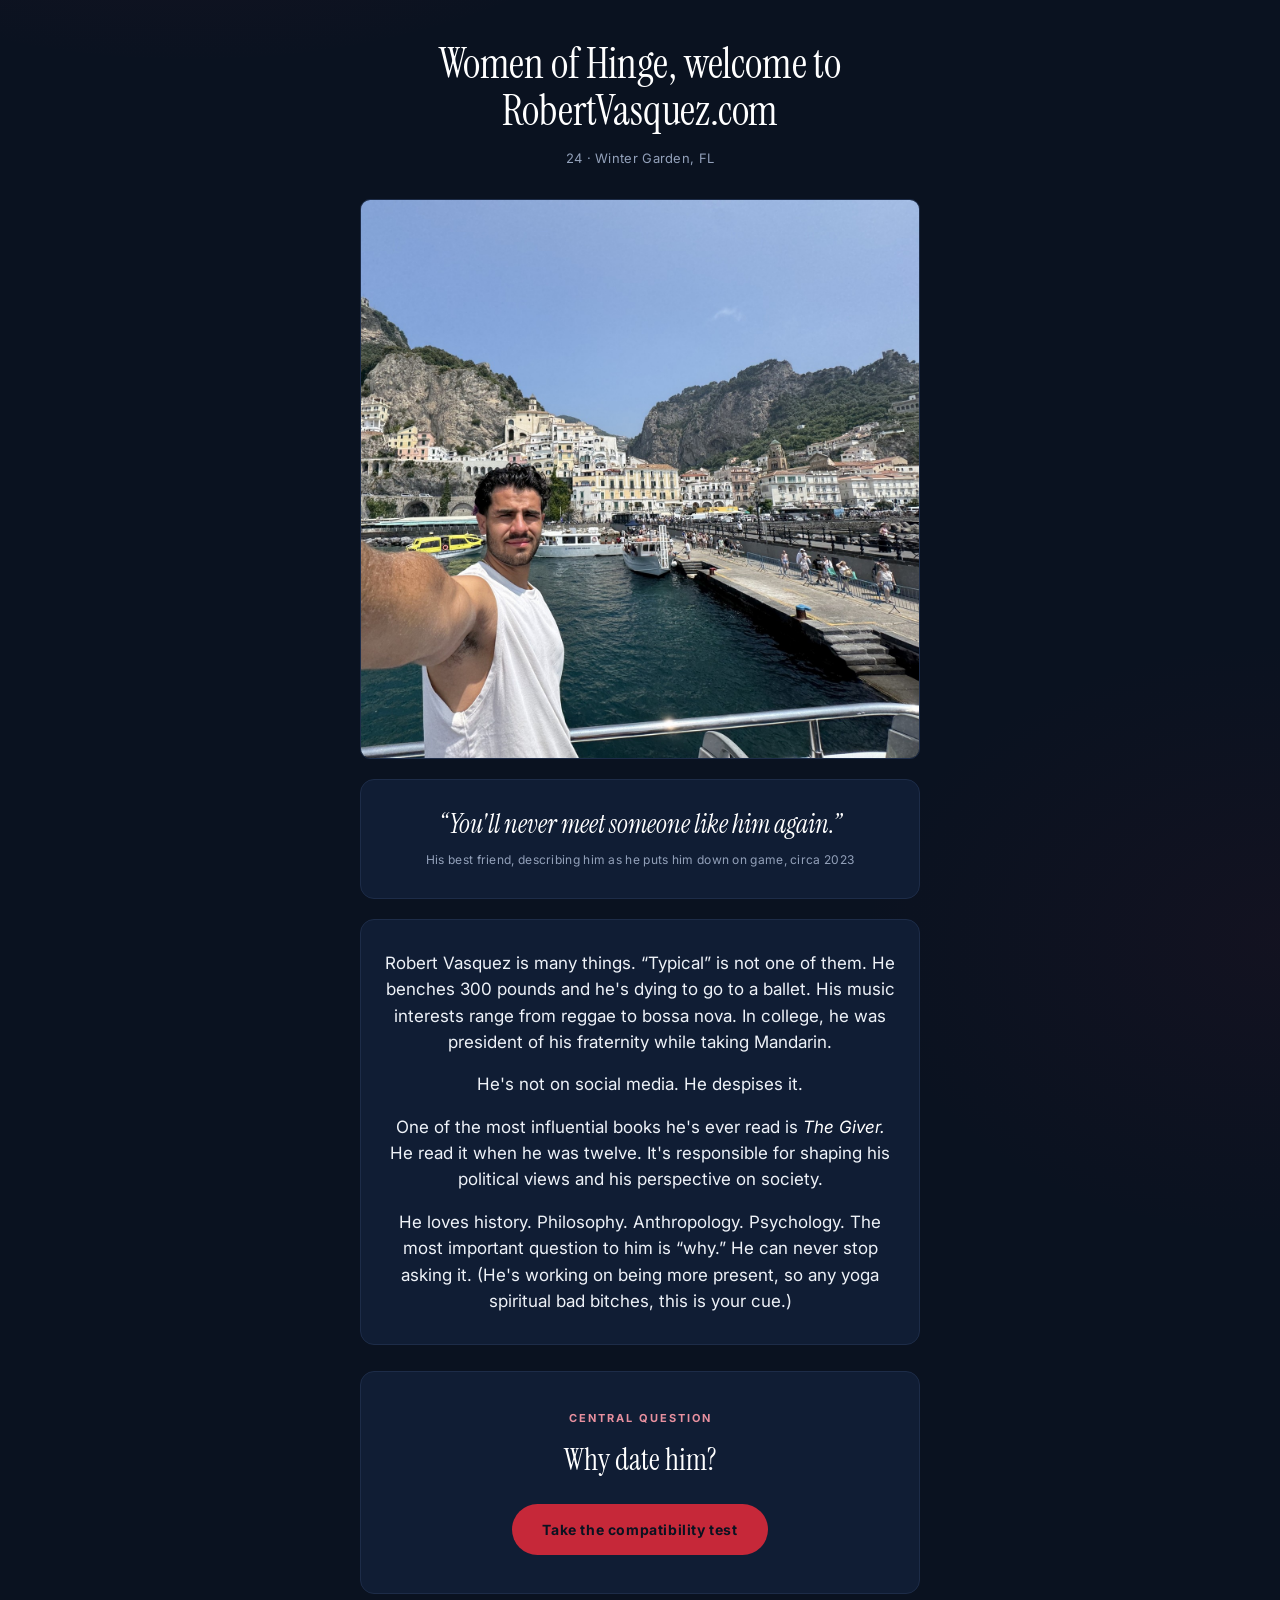
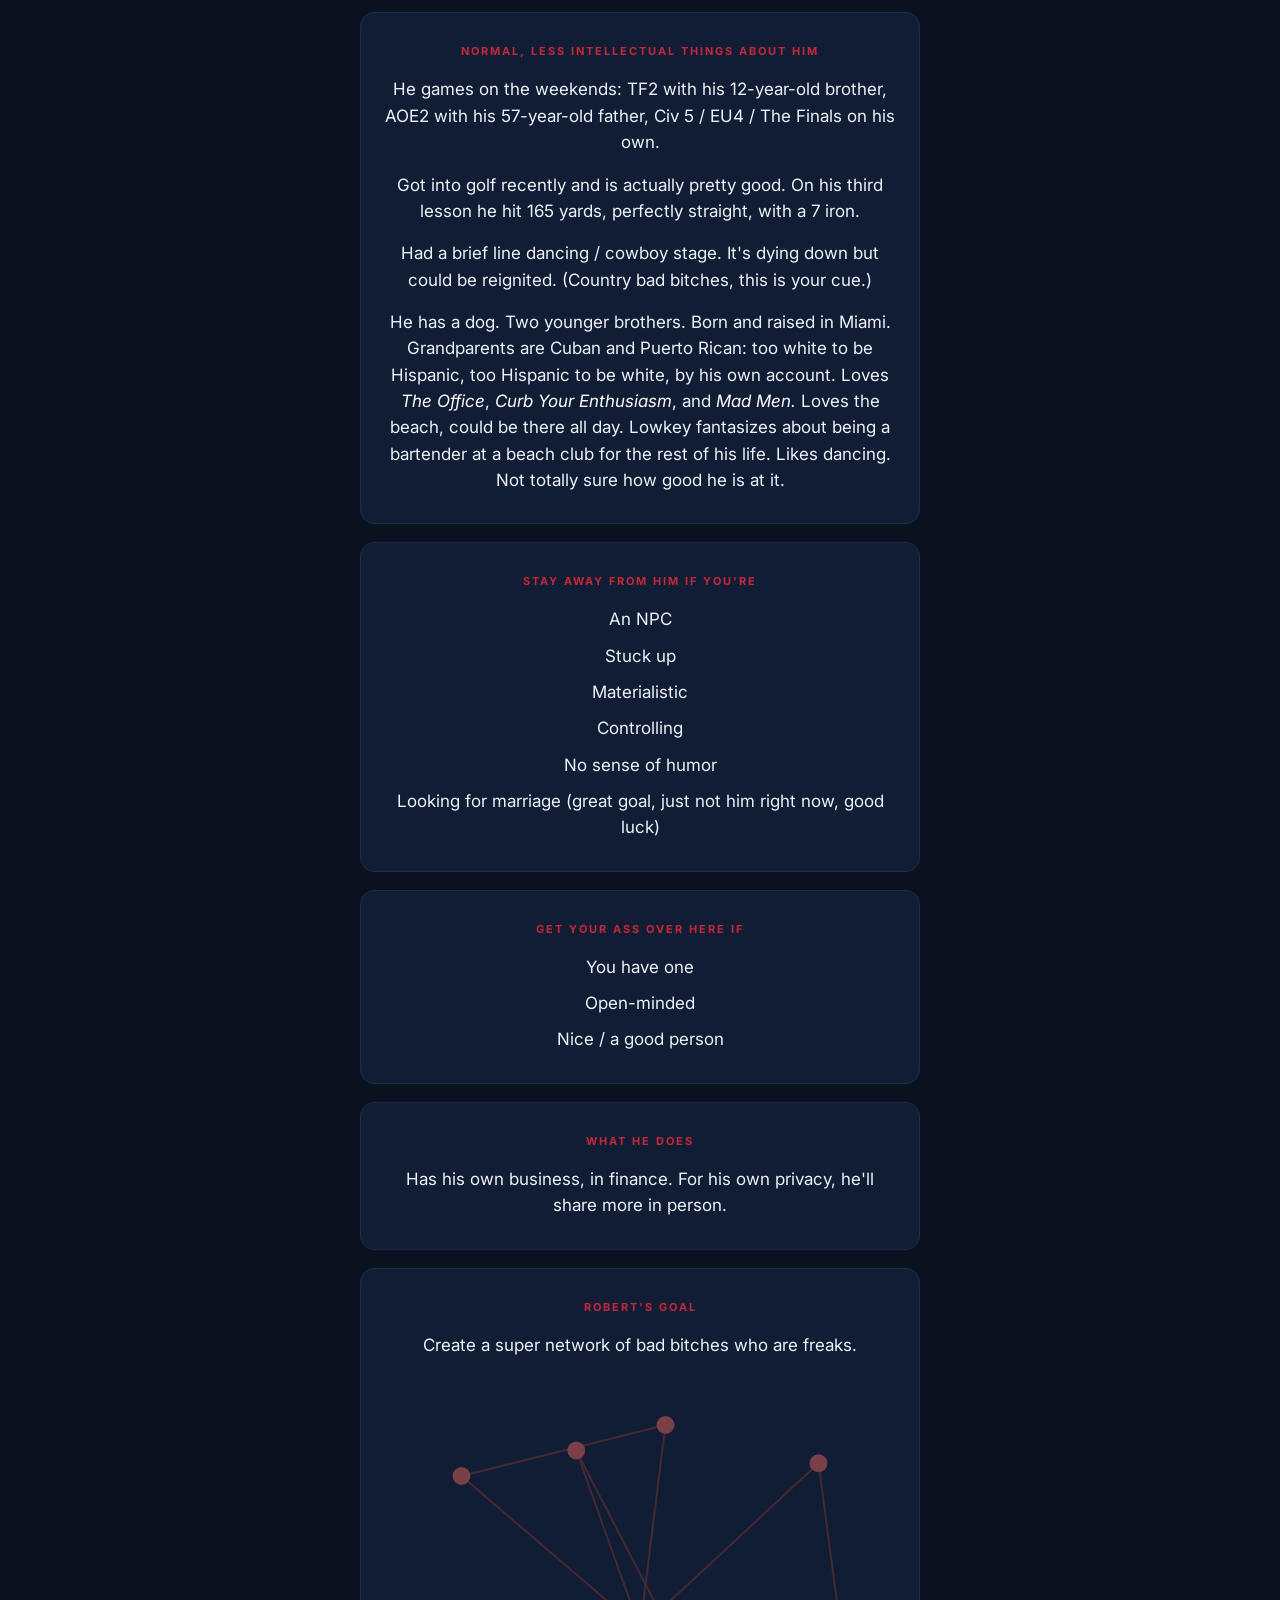
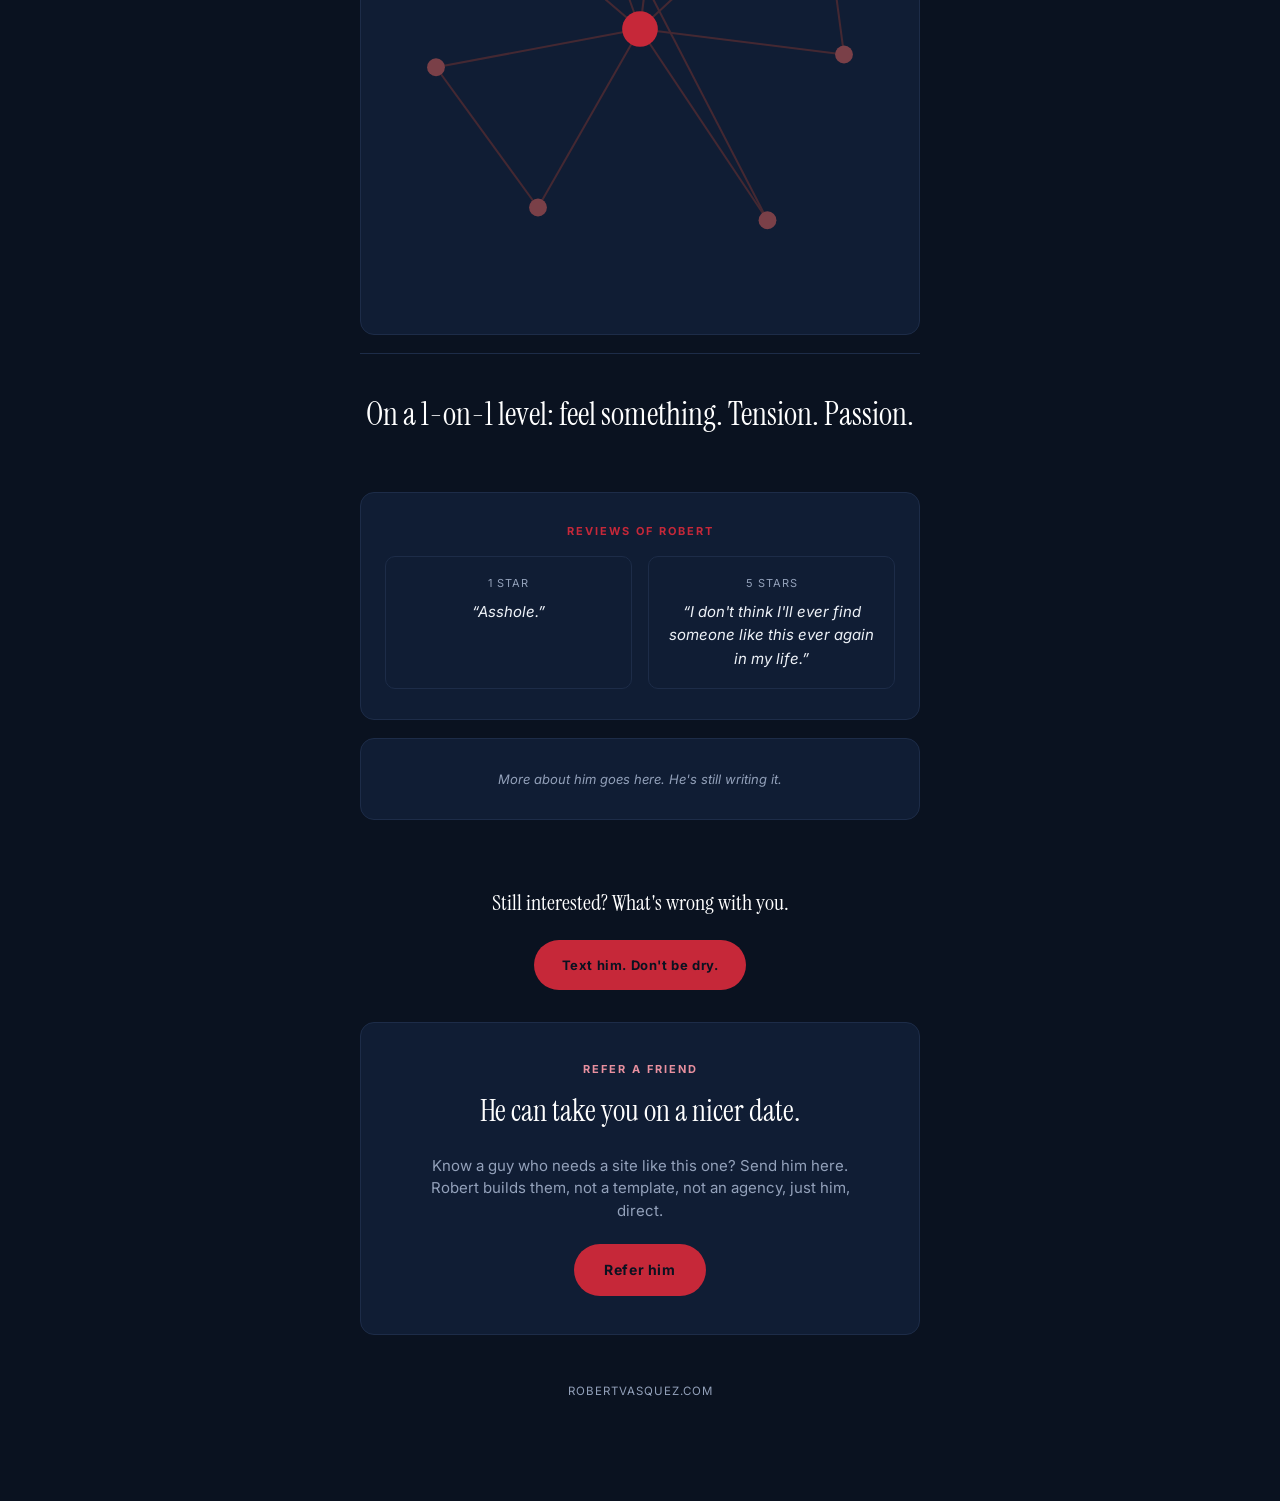
==== index.html @ 2ab2078c "Add files via upload" ====
<!DOCTYPE html>
<html lang="en">
<head>
<meta charset="UTF-8">
<meta name="viewport" content="width=device-width, initial-scale=1, maximum-scale=1">
<title>Robert Vasquez</title>
<meta name="description" content="Women of Hinge, welcome to RobertVasquez.com">
<style>
  @import url('https://fonts.googleapis.com/css2?family=Instrument+Serif:ital@0;1&family=Inter:wght@400;500;600;700;800&display=swap');

  :root{
    --bg:#0a1220;
    --bg2:#0e1930;
    --card:#101d34;
    --ink:#eef2f8;
    --ink-soft:#93a1ba;
    --rule:#1d2c48;
    --accent:#c62839;
    --accent-soft:#e8909f;
    --serif:'Instrument Serif',Georgia,'Times New Roman',serif;
    --sans:'Inter',-apple-system,BlinkMacSystemFont,'Helvetica Neue',Arial,sans-serif;
  }
  *{box-sizing:border-box;}
  html,body{margin:0;padding:0;}
  body{
    background:var(--bg);
    background-image:
      radial-gradient(ellipse 900px 500px at 15% -5%, rgba(198,40,57,0.10), transparent 60%),
      radial-gradient(ellipse 700px 500px at 100% 20%, rgba(120,20,40,0.08), transparent 60%);
    color:var(--ink);
    font-family:var(--sans);
    line-height:1.55;
    -webkit-font-smoothing:antialiased;
  }
  .page{max-width:600px;margin:0 auto;padding:0 20px 100px;text-align:center;}

  /* scroll progress bar */
  #progress{position:fixed;top:0;left:0;height:3px;background:var(--accent);width:0%;z-index:200;transition:width 0.08s linear;}

  header{padding:40px 0 18px;}
  header .name{
    font-family:var(--serif);
    font-size:clamp(30px,8vw,42px);
    font-weight:400;
    margin:0;
    line-height:1.12;
    letter-spacing:-0.2px;
    color:#fff;
  }
  header .meta{
    font-family:var(--sans);
    font-size:13px;
    color:var(--ink-soft);
    letter-spacing:0.3px;
    margin-top:14px;
  }

  .photo{width:100%;aspect-ratio:1/1;object-fit:cover;border-radius:10px;display:block;margin-bottom:6px;border:1px solid var(--rule);}
  .photo-note{font-family:var(--sans);font-size:10.5px;color:var(--ink-soft);letter-spacing:0.4px;text-transform:uppercase;margin:0 0 8px;}

  .pullquote{padding:28px 24px;margin:20px 0;background:var(--card);border:1px solid var(--rule);border-radius:14px;text-align:center;}
  .pullquote q{display:block;font-family:var(--serif);font-style:italic;font-size:26px;margin-bottom:10px;line-height:1.28;color:#fff;}
  .pullquote .cite{font-family:var(--sans);font-size:12px;color:var(--ink-soft);letter-spacing:0.3px;}

  .maincta{
    text-align:center;
    padding:38px 20px;
    margin:26px 0 4px;
    background:var(--card);
    border:1px solid var(--rule);
    border-radius:14px;
  }
  .maincta .k{font-family:var(--sans);font-size:11px;letter-spacing:2px;text-transform:uppercase;color:var(--accent-soft);font-weight:700;margin-bottom:10px;}
  .maincta h2{font-family:var(--serif);font-weight:400;font-size:clamp(24px,6.5vw,30px);margin:0 0 20px;color:#fff;}
  .maincta a.ctabtn{
    display:inline-block;
    font-family:var(--sans);
    font-size:14px;
    font-weight:700;
    letter-spacing:0.6px;
    color:#0a1220;
    background:var(--accent);
    border:none;
    border-radius:100px;
    padding:15px 30px;
    text-decoration:none;
    cursor:pointer;
    transition:transform 0.15s ease, background 0.15s ease;
  }
  .maincta a.ctabtn:hover{background:var(--accent-soft);transform:translateY(-1px);}

  section{padding:30px 24px;margin:18px 0;background:var(--card);border:1px solid var(--rule);border-radius:14px;text-align:center;}
  section > .label{font-family:var(--sans);font-size:11px;font-weight:700;letter-spacing:2px;text-transform:uppercase;color:var(--accent);margin-bottom:16px;}
  section p{font-size:17px;margin:0 0 16px;color:var(--ink);}
  section p:last-child{margin-bottom:0;}
  section ul{margin:0;padding:0;list-style:none;}
  section li{font-size:17px;margin-bottom:10px;color:var(--ink);}
  section li:last-child{margin-bottom:0;}
  .aside{font-size:14px;color:var(--ink-soft);font-style:italic;}
  em{color:#fff;font-style:italic;}

  .network-wrap{width:100%;overflow:visible;margin:10px 0 20px;display:flex;justify-content:center;}
  .network{display:block;width:100%;max-width:520px;height:auto;animation:spin 26s linear infinite;transform-origin:50% 50%;}
  @keyframes spin{from{transform:rotate(0deg);}to{transform:rotate(360deg);}}

  .statement{padding:40px 0;text-align:center;border-top:1px solid var(--rule);}
  .statement p{font-family:var(--serif);font-size:clamp(24px,7vw,32px);font-weight:400;margin:0;line-height:1.25;color:#fff;}

  .reviews{display:grid;grid-template-columns:1fr;gap:16px;}
  @media(min-width:480px){.reviews{grid-template-columns:1fr 1fr;}}
  .review{border:1px solid var(--rule);background:var(--card);border-radius:10px;padding:18px;font-size:15px;}
  .review .stars{font-family:var(--sans);font-size:11px;letter-spacing:1px;text-transform:uppercase;color:var(--ink-soft);margin-bottom:8px;}
  .review q{font-style:italic;color:var(--ink);}

  .cta{text-align:center;padding:48px 0 10px;}
  .cta p{font-family:var(--serif);font-size:22px;margin:0 0 20px;color:#fff;}
  .cta .btn{display:inline-block;font-family:var(--sans);font-size:13px;font-weight:700;letter-spacing:0.6px;color:#0a1220;background:var(--accent);border-radius:100px;padding:15px 28px;}

  .placeholder-note{font-family:var(--sans);font-size:13px;color:var(--ink-soft);font-style:italic;}

  footer{padding:44px 0 0;text-align:center;font-family:var(--sans);font-size:11.5px;letter-spacing:1px;text-transform:uppercase;color:var(--ink-soft);}

  /* scroll-reveal animation */
  .reveal{opacity:0;transform:translateY(16px);transition:opacity 0.6s ease, transform 0.6s ease;}
  .reveal.in{opacity:1;transform:translateY(0);}
  @media (prefers-reduced-motion:reduce){
    .reveal{opacity:1;transform:none;transition:none;}
    .network{animation:none;}
  }

  /* quiz: full-page takeover via :target */
  #quiz{
    display:none;
    position:fixed;
    inset:0;
    background:var(--bg);
    overflow-y:auto;
    z-index:100;
    padding:24px 20px 80px;
  }
  #quiz:target{display:block;}
  .quizwrap{max-width:600px;margin:0 auto;}
  .quiz-top{display:flex;justify-content:space-between;align-items:center;margin-bottom:22px;}
  .quiz-back{font-family:var(--sans);font-size:13px;font-weight:700;letter-spacing:0.5px;color:var(--ink-soft);text-decoration:none;}
  .quiz-back:hover{color:#fff;}
  #quiz .label{font-family:var(--sans);font-size:11px;font-weight:700;letter-spacing:2px;text-transform:uppercase;color:var(--accent);margin:0;}
  #quiz .qintro{font-size:15px;color:var(--ink-soft);margin-bottom:26px;}
  .q{margin-bottom:28px;}
  .q .qtext{font-family:var(--serif);font-size:20px;font-weight:400;margin-bottom:14px;color:#fff;}
  .q .opt{
    display:block;
    font-family:var(--sans);
    font-size:15px;
    padding:13px 16px;
    margin-bottom:9px;
    border:1.5px solid var(--rule);
    border-radius:10px;
    background:var(--card);
    color:var(--ink);
    cursor:pointer;
    transition:border-color 0.15s, background 0.15s;
  }
  .q .opt:hover{border-color:var(--accent-soft);}
  .q input[type=radio]{margin-right:10px;accent-color:var(--accent);}
  .q .opt.checked{border-color:var(--accent);background:rgba(198,40,57,0.10);}
  #scoreBtn{
    display:block;width:100%;font-family:var(--sans);font-size:14px;font-weight:700;letter-spacing:0.6px;
    color:#0a1220;background:var(--accent);border:none;border-radius:100px;padding:16px;cursor:pointer;margin-top:10px;
    transition:background 0.15s ease;
  }
  #scoreBtn:hover{background:var(--accent-soft);}
  #result{display:none;text-align:center;padding:32px 22px;margin-top:24px;background:var(--card);border:1.5px solid var(--accent);border-radius:14px;}
  #result.show{display:block;}
  #result .pct{font-family:var(--serif);font-size:58px;font-weight:400;color:var(--accent);line-height:1;margin-bottom:10px;}
  #result .verdict{font-family:var(--sans);font-size:15px;font-weight:700;text-transform:uppercase;letter-spacing:0.5px;margin-bottom:10px;color:#fff;}
  #result .note{font-size:15.5px;color:var(--ink-soft);}
</style>
</head>
<body>
<div id="progress"></div>
<div class="page">

  <header>
    <p class="name">Women of Hinge, welcome to RobertVasquez.com</p>
    <p class="meta">24 &middot; Winter Garden, FL</p>
  </header>

  <img class="photo" src="[data-uri]" alt="Rob">
  

  <div class="pullquote reveal">
    <q>You'll never meet someone like him again.</q>
    <div class="cite">His best friend, describing him as he puts him down on game, circa 2023</div>
  </div>

  <section class="reveal">
    <p>Robert Vasquez is many things. &ldquo;Typical&rdquo; is not one of them. He benches 300 pounds and he's dying to go to a ballet. His music interests range from reggae to bossa nova. In college, he was president of his fraternity while taking Mandarin.</p>
    <p>He's not on social media. He despises it.</p>
    <p>One of the most influential books he's ever read is <em>The Giver.</em> He read it when he was twelve. It's responsible for shaping his political views and his perspective on society.</p>
    <p>He loves history. Philosophy. Anthropology. Psychology. The most important question to him is &ldquo;why.&rdquo; He can never stop asking it. (He's working on being more present, so any yoga spiritual bad bitches, this is your cue.)</p>
  </section>

  <div class="maincta reveal">
    <div class="k">Central question</div>
    <h2>Why date him?</h2>
    <a class="ctabtn" href="#quiz">Take the compatibility test</a>
  </div>

  <section class="reveal">
    <div class="label">Normal, less intellectual things about him</div>
    <p>He games on the weekends: TF2 with his 12-year-old brother, AOE2 with his 57-year-old father, Civ 5 / EU4 / The Finals on his own.</p>
    <p>Got into golf recently and is actually pretty good. On his third lesson he hit 165 yards, perfectly straight, with a 7 iron.</p>
    <p>Had a brief line dancing / cowboy stage. It's dying down but could be reignited. (Country bad bitches, this is your cue.)</p>
    <p>He has a dog. Two younger brothers. Born and raised in Miami. Grandparents are Cuban and Puerto Rican: too white to be Hispanic, too Hispanic to be white, by his own account. Loves <em>The Office</em>, <em>Curb Your Enthusiasm</em>, and <em>Mad Men.</em> Loves the beach, could be there all day. Lowkey fantasizes about being a bartender at a beach club for the rest of his life. Likes dancing. Not totally sure how good he is at it.</p>
  </section>

  <section class="reveal">
    <div class="label">Stay away from him if you're</div>
    <ul>
      <li>An NPC</li>
      <li>Stuck up</li>
      <li>Materialistic</li>
      <li>Controlling</li>
      <li>No sense of humor</li>
      <li>Looking for marriage (great goal, just not him right now, good luck)</li>
    </ul>
  </section>

  <section class="reveal">
    <div class="label">Get your ass over here if</div>
    <ul>
      <li>You have one</li>
      <li>Open-minded</li>
      <li>Nice / a good person</li>
    </ul>
  </section>

  <section class="reveal">
    <div class="label">What he does</div>
    <p>Has his own business, in finance. For his own privacy, he'll share more in person.</p>
  </section>

  <section class="reveal">
    <div class="label">Robert's goal</div>
    <p>Create a super network of bad bitches who are freaks.</p>
    <div class="network-wrap">
    <svg class="network" viewBox="0 0 400 400" xmlns="http://www.w3.org/2000/svg" role="img" aria-label="Network diagram">
      <g stroke="#4a2a32" stroke-width="1.6" opacity="0.9">
        <line x1="200" y1="200" x2="60" y2="80"/>
        <line x1="200" y1="200" x2="40" y2="230"/>
        <line x1="200" y1="200" x2="120" y2="340"/>
        <line x1="200" y1="200" x2="220" y2="40"/>
        <line x1="200" y1="200" x2="340" y2="70"/>
        <line x1="200" y1="200" x2="360" y2="220"/>
        <line x1="200" y1="200" x2="300" y2="350"/>
        <line x1="200" y1="200" x2="150" y2="60"/>
        <line x1="60" y1="80" x2="220" y2="40"/>
        <line x1="40" y1="230" x2="120" y2="340"/>
        <line x1="340" y1="70" x2="360" y2="220"/>
        <line x1="300" y1="350" x2="150" y2="60"/>
      </g>
      <g fill="#c62839">
        <circle cx="200" cy="200" r="14"/>
      </g>
      <g fill="#7a4048">
        <circle cx="60" cy="80" r="7"/>
        <circle cx="40" cy="230" r="7"/>
        <circle cx="120" cy="340" r="7"/>
        <circle cx="220" cy="40" r="7"/>
        <circle cx="340" cy="70" r="7"/>
        <circle cx="360" cy="220" r="7"/>
        <circle cx="300" cy="350" r="7"/>
        <circle cx="150" cy="60" r="7"/>
      </g>
    </svg>
    </div>
  </section>

  <div class="statement reveal">
    <p>On a 1-on-1 level: feel something. Tension. Passion.</p>
  </div>

  <section class="reveal">
    <div class="label">Reviews of Robert</div>
    <div class="reviews">
      <div class="review"><div class="stars">1 star</div><q>Asshole.</q></div>
      <div class="review"><div class="stars">5 stars</div><q>I don't think I'll ever find someone like this ever again in my life.</q></div>
    </div>
  </section>

  <section class="reveal">
    <p class="placeholder-note">More about him goes here. He's still writing it.</p>
  </section>

  <div class="cta reveal">
    <p>Still interested? What's wrong with you.</p>
    <span class="btn">Text him. Don't be dry.</span>
  </div>

  <div class="maincta reveal" style="margin-top:22px;">
    <div class="k">Refer a friend</div>
    <h2>He can take you on a nicer date.</h2>
    <p style="font-family:var(--sans);font-size:15px;color:var(--ink-soft);margin:0 0 22px;line-height:1.5;max-width:420px;margin-left:auto;margin-right:auto;">Know a guy who needs a site like this one? Send him here. Robert builds them, not a template, not an agency, just him, direct.</p>
    <a class="ctabtn" href="mailto:rob@sailwellness.app?subject=Referral%20-%20want%20a%20site%20like%20this&amp;body=Who%20sent%20you%3A%20">Refer him</a>
  </div>

  <footer>robertvasquez.com</footer>

</div>

<div id="quiz">
  <div class="quizwrap">
    <div class="quiz-top">
      <div class="label">The Compatibility Test</div>
      <a class="quiz-back" href="#">&larr; Back</a>
    </div>
    <p class="qintro">Seven questions. No right answers, just honest ones. Score at the end.</p>

    <div class="q" data-q="1">
      <div class="qtext">1. How do you feel about monogamy?</div>
      <label class="opt"><input type="radio" name="q1" value="0"> Non-negotiable, always has been</label>
      <label class="opt"><input type="radio" name="q1" value="3"> Open to a real conversation about it</label>
      <label class="opt"><input type="radio" name="q1" value="3"> Honestly never fully bought into it</label>
    </div>

    <div class="q" data-q="2">
      <div class="qtext">2. Someone brings up politics at dinner. You:</div>
      <label class="opt"><input type="radio" name="q2" value="0"> Change the subject immediately</label>
      <label class="opt"><input type="radio" name="q2" value="1"> Nod along, disengage</label>
      <label class="opt"><input type="radio" name="q2" value="3"> Argue back, even unsure you're right</label>
    </div>

    <div class="q" data-q="3">
      <div class="qtext">3. Pick a Tuesday night.</div>
      <label class="opt"><input type="radio" name="q3" value="1"> Reality TV, phone in hand</label>
      <label class="opt"><input type="radio" name="q3" value="3"> A documentary on the fall of an empire</label>
      <label class="opt"><input type="radio" name="q3" value="2"> Out, loud, somewhere with people</label>
    </div>

    <div class="q" data-q="4">
      <div class="qtext">4. Someone asks your type. You say:</div>
      <label class="opt"><input type="radio" name="q4" value="2"> Tall, funny, chill</label>
      <label class="opt"><input type="radio" name="q4" value="3"> Open-minded, funny, a good person</label>
      <label class="opt"><input type="radio" name="q4" value="1"> I don't really have a type</label>
    </div>

    <div class="q" data-q="5">
      <div class="qtext">5. Favorite way to spend a Saturday?</div>
      <label class="opt"><input type="radio" name="q5" value="0"> Brunch, then errands</label>
      <label class="opt"><input type="radio" name="q5" value="2"> The beach, all day, no plans</label>
      <label class="opt"><input type="radio" name="q5" value="3"> Something you've never tried before</label>
    </div>

    <div class="q" data-q="6">
      <div class="qtext">6. A stranger tells you that you're "a lot." You:</div>
      <label class="opt"><input type="radio" name="q6" value="0"> Apologize, tone it down</label>
      <label class="opt"><input type="radio" name="q6" value="2"> Ask what they mean, genuinely curious</label>
      <label class="opt"><input type="radio" name="q6" value="3"> Say thank you</label>
    </div>

    <div class="q" data-q="7">
      <div class="qtext">7. What are you actually looking for?</div>
      <label class="opt"><input type="radio" name="q7" value="0"> Marriage, sooner than later</label>
      <label class="opt"><input type="radio" name="q7" value="3"> Not sure yet, open to whatever it becomes</label>
      <label class="opt"><input type="radio" name="q7" value="3"> Just want to feel something real</label>
    </div>

    <button id="scoreBtn" type="button">See my score</button>

    <div id="result">
      <div class="pct" id="pctOut">--%</div>
      <div class="verdict" id="verdictOut"></div>
      <div class="note" id="noteOut"></div>
    </div>
  </div>
</div>

<script>
  // scroll progress bar
  function updateProgress(){
    var h = document.documentElement;
    var scrolled = h.scrollTop;
    var height = h.scrollHeight - h.clientHeight;
    var pct = height > 0 ? (scrolled / height) * 100 : 0;
    document.getElementById('progress').style.width = pct + '%';
  }
  window.addEventListener('scroll', updateProgress, {passive:true});
  updateProgress();

  // scroll-reveal
  if('IntersectionObserver' in window){
    var io = new IntersectionObserver(function(entries){
      entries.forEach(function(e){
        if(e.isIntersecting){ e.target.classList.add('in'); io.unobserve(e.target); }
      });
    }, {threshold:0.12});
    document.querySelectorAll('.reveal').forEach(function(el){ io.observe(el); });
  } else {
    document.querySelectorAll('.reveal').forEach(function(el){ el.classList.add('in'); });
  }

  // quiz interactions
  document.querySelectorAll('.q').forEach(function(q){
    q.querySelectorAll('input[type=radio]').forEach(function(input){
      input.addEventListener('change', function(){
        q.querySelectorAll('.opt').forEach(function(o){o.classList.remove('checked');});
        input.closest('.opt').classList.add('checked');
      });
    });
  });

  document.getElementById('scoreBtn').addEventListener('click', function(){
    var questions = document.querySelectorAll('.q');
    var total = 0, max = 0, answered = 0;
    questions.forEach(function(q){
      var name = q.querySelectorAll('input')[0].name;
      var checked = q.querySelector('input[name="'+name+'"]:checked');
      var vals = Array.prototype.map.call(q.querySelectorAll('input'), function(i){return parseInt(i.value,10);});
      max += Math.max.apply(null, vals);
      if(checked){ total += parseInt(checked.value,10); answered++; }
    });
    if(answered < questions.length){
      alert('Answer all seven. He reads carefully. So should you.');
      return;
    }
    var pct = Math.round((total/max)*100);
    var verdict, note;
    if(pct >= 80){
      verdict = 'Dangerously compatible';
      note = "Text him. Don't be dry.";
    } else if(pct >= 55){
      verdict = "There's something here";
      note = 'Worth finding out in person.';
    } else if(pct >= 30){
      verdict = 'Interesting, not obvious';
      note = "He'll probably still swipe right. He likes a project.";
    } else {
      verdict = 'You might be an NPC';
      note = 'Somehow still hot though. Try again honestly.';
    }
    document.getElementById('pctOut').textContent = pct + '%';
    document.getElementById('verdictOut').textContent = verdict;
    document.getElementById('noteOut').textContent = note;
    var result = document.getElementById('result');
    result.classList.add('show');
    result.scrollIntoView({behavior:'smooth', block:'center'});
  });
</script>
</body>
</html>
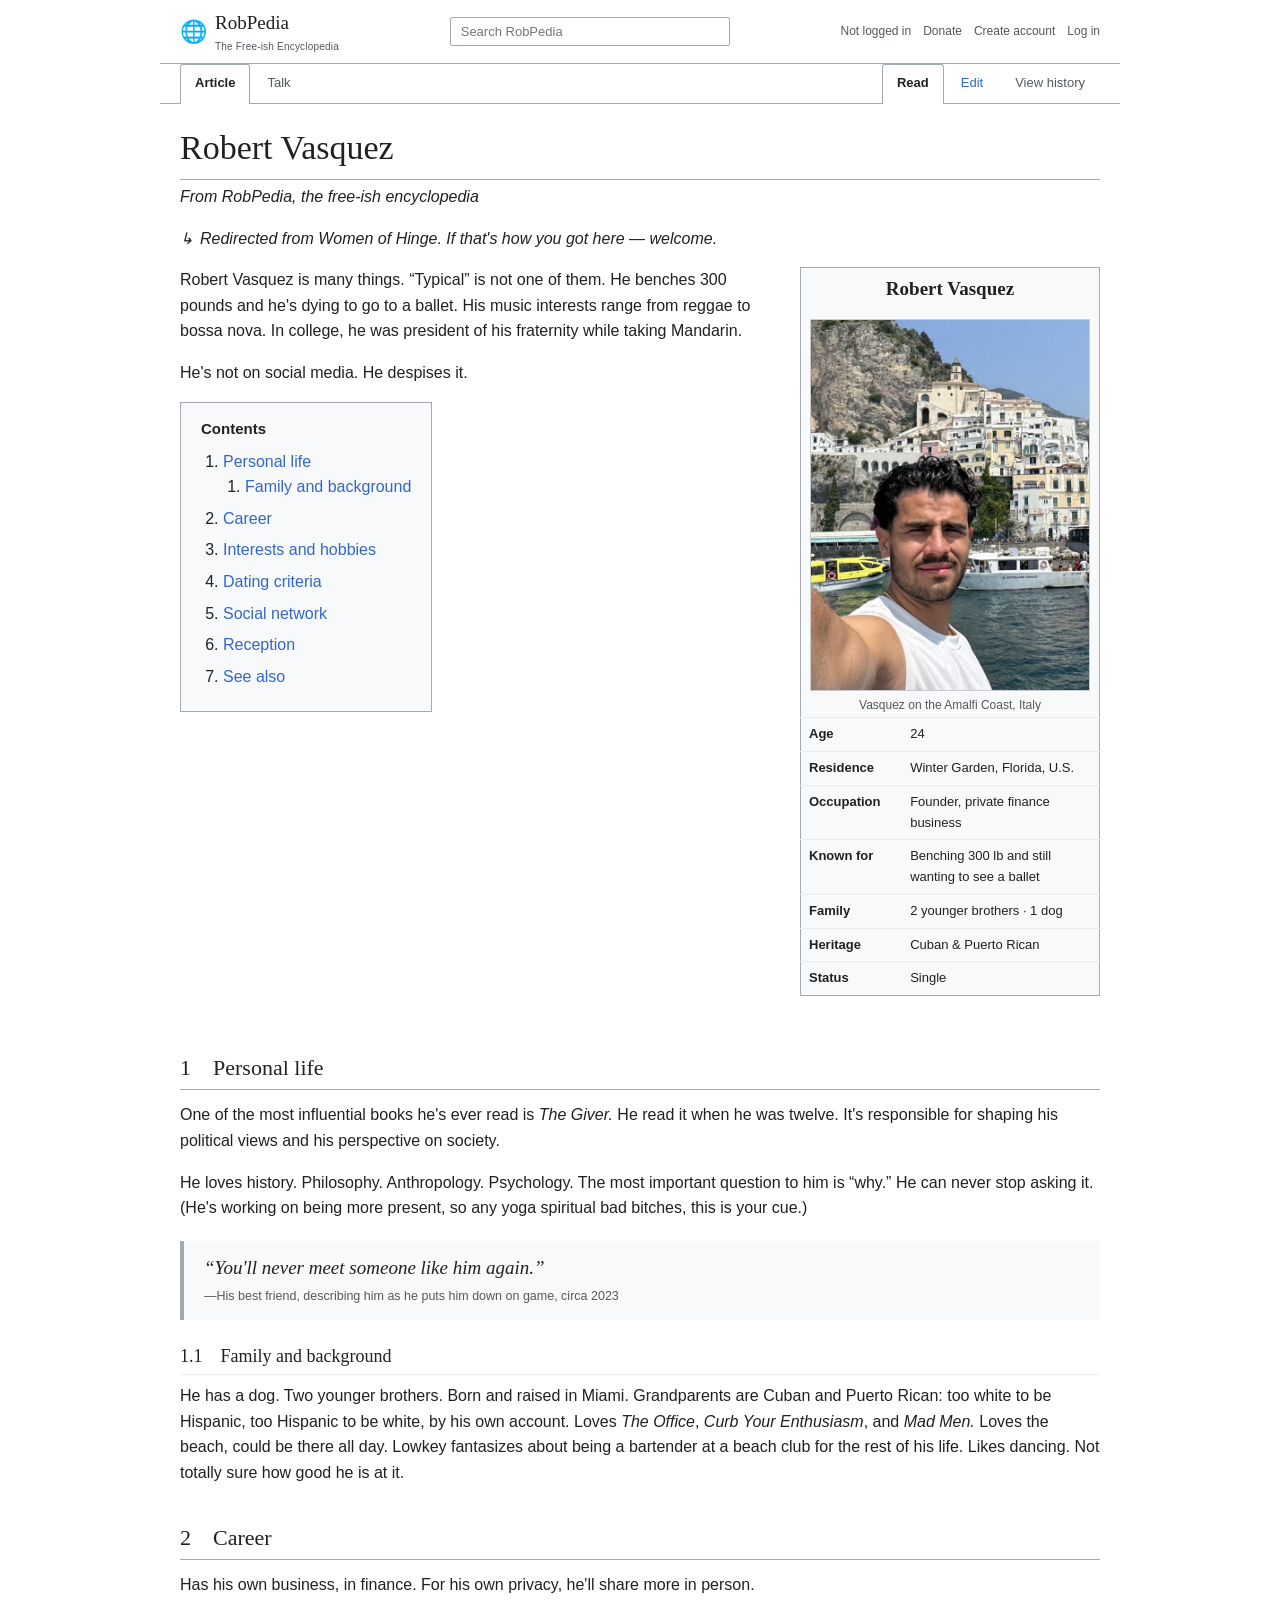
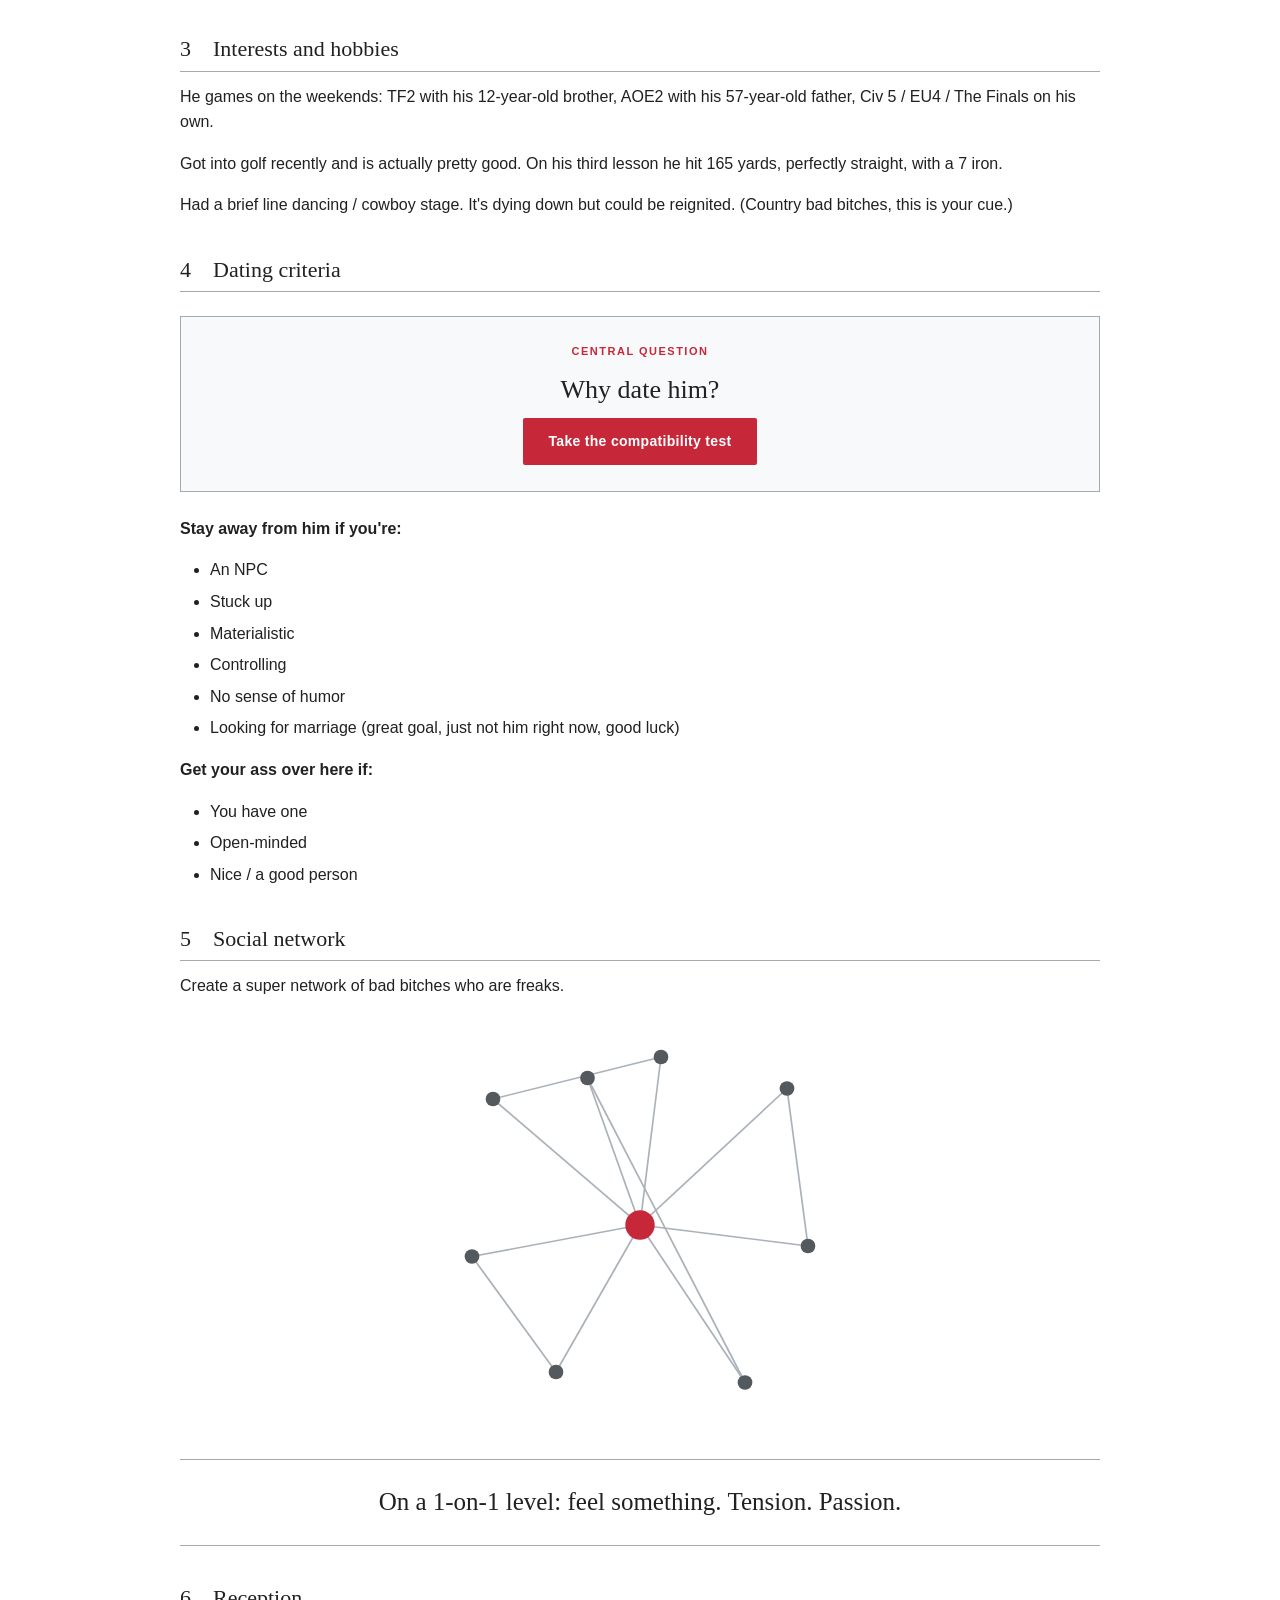
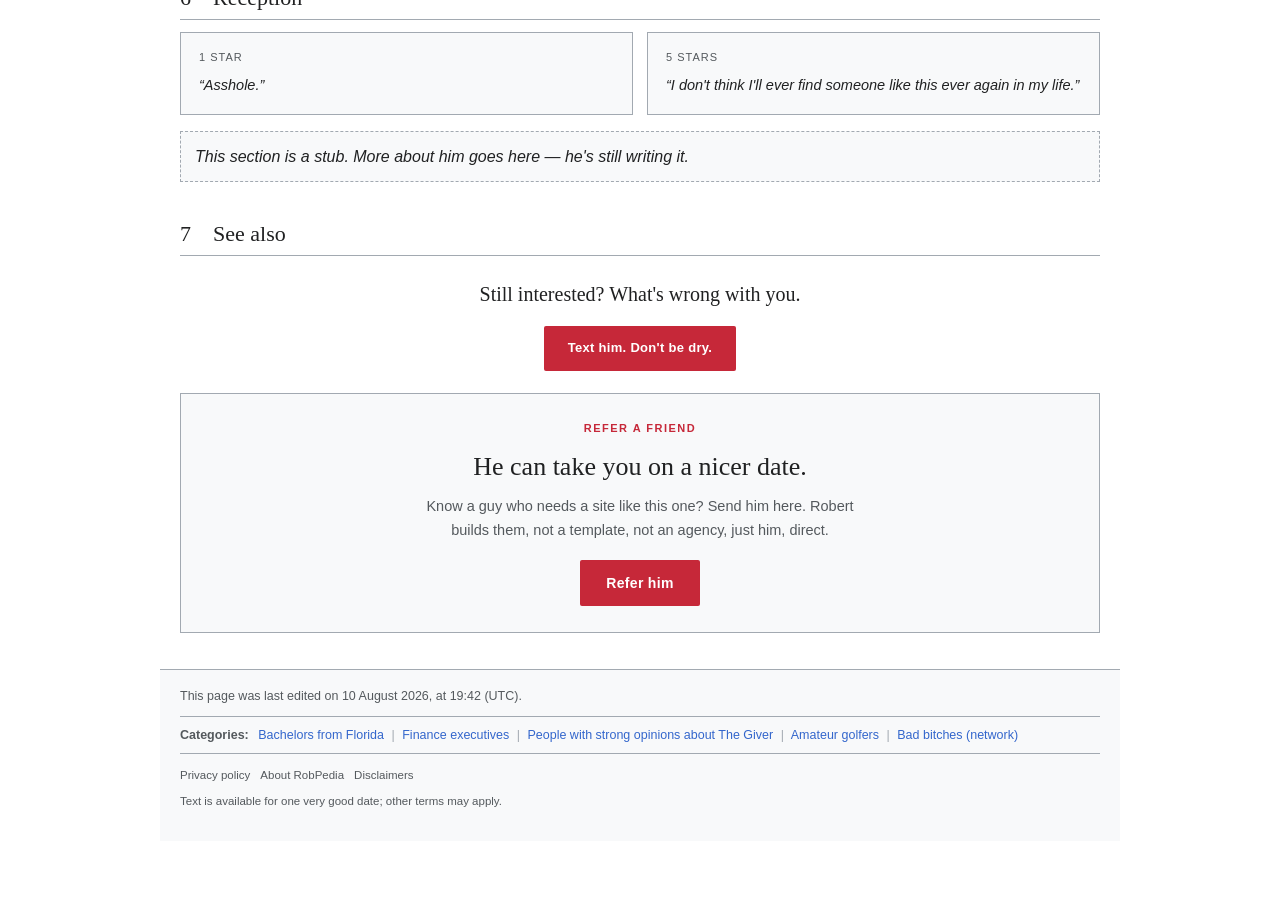
==== commit c0c881fc: "Add files via upload" ====
--- a/index.html
+++ b/index.html
@@ -6,216 +6,332 @@
 <title>Robert Vasquez</title>
 <meta name="description" content="Women of Hinge, welcome to RobertVasquez.com">
 <style>
-  @import url('https://fonts.googleapis.com/css2?family=Instrument+Serif:ital@0;1&family=Inter:wght@400;500;600;700;800&display=swap');
-
-  :root{
-    --bg:#0a1220;
-    --bg2:#0e1930;
-    --card:#101d34;
-    --ink:#eef2f8;
-    --ink-soft:#93a1ba;
-    --rule:#1d2c48;
-    --accent:#c62839;
-    --accent-soft:#e8909f;
-    --serif:'Instrument Serif',Georgia,'Times New Roman',serif;
-    --sans:'Inter',-apple-system,BlinkMacSystemFont,'Helvetica Neue',Arial,sans-serif;
-  }
-  *{box-sizing:border-box;}
-  html,body{margin:0;padding:0;}
-  body{
-    background:var(--bg);
-    background-image:
-      radial-gradient(ellipse 900px 500px at 15% -5%, rgba(198,40,57,0.10), transparent 60%),
-      radial-gradient(ellipse 700px 500px at 100% 20%, rgba(120,20,40,0.08), transparent 60%);
-    color:var(--ink);
-    font-family:var(--sans);
-    line-height:1.55;
-    -webkit-font-smoothing:antialiased;
-  }
-  .page{max-width:600px;margin:0 auto;padding:0 20px 100px;text-align:center;}
-
-  /* scroll progress bar */
-  #progress{position:fixed;top:0;left:0;height:3px;background:var(--accent);width:0%;z-index:200;transition:width 0.08s linear;}
-
-  header{padding:40px 0 18px;}
-  header .name{
-    font-family:var(--serif);
-    font-size:clamp(30px,8vw,42px);
-    font-weight:400;
-    margin:0;
-    line-height:1.12;
-    letter-spacing:-0.2px;
-    color:#fff;
-  }
-  header .meta{
-    font-family:var(--sans);
-    font-size:13px;
-    color:var(--ink-soft);
-    letter-spacing:0.3px;
-    margin-top:14px;
-  }
-
-  .photo{width:100%;aspect-ratio:1/1;object-fit:cover;border-radius:10px;display:block;margin-bottom:6px;border:1px solid var(--rule);}
-  .photo-note{font-family:var(--sans);font-size:10.5px;color:var(--ink-soft);letter-spacing:0.4px;text-transform:uppercase;margin:0 0 8px;}
-
-  .pullquote{padding:28px 24px;margin:20px 0;background:var(--card);border:1px solid var(--rule);border-radius:14px;text-align:center;}
-  .pullquote q{display:block;font-family:var(--serif);font-style:italic;font-size:26px;margin-bottom:10px;line-height:1.28;color:#fff;}
-  .pullquote .cite{font-family:var(--sans);font-size:12px;color:var(--ink-soft);letter-spacing:0.3px;}
-
-  .maincta{
-    text-align:center;
-    padding:38px 20px;
-    margin:26px 0 4px;
-    background:var(--card);
-    border:1px solid var(--rule);
-    border-radius:14px;
-  }
-  .maincta .k{font-family:var(--sans);font-size:11px;letter-spacing:2px;text-transform:uppercase;color:var(--accent-soft);font-weight:700;margin-bottom:10px;}
-  .maincta h2{font-family:var(--serif);font-weight:400;font-size:clamp(24px,6.5vw,30px);margin:0 0 20px;color:#fff;}
-  .maincta a.ctabtn{
-    display:inline-block;
-    font-family:var(--sans);
-    font-size:14px;
-    font-weight:700;
-    letter-spacing:0.6px;
-    color:#0a1220;
-    background:var(--accent);
-    border:none;
-    border-radius:100px;
-    padding:15px 30px;
-    text-decoration:none;
-    cursor:pointer;
-    transition:transform 0.15s ease, background 0.15s ease;
-  }
-  .maincta a.ctabtn:hover{background:var(--accent-soft);transform:translateY(-1px);}
-
-  section{padding:30px 24px;margin:18px 0;background:var(--card);border:1px solid var(--rule);border-radius:14px;text-align:center;}
-  section > .label{font-family:var(--sans);font-size:11px;font-weight:700;letter-spacing:2px;text-transform:uppercase;color:var(--accent);margin-bottom:16px;}
-  section p{font-size:17px;margin:0 0 16px;color:var(--ink);}
-  section p:last-child{margin-bottom:0;}
-  section ul{margin:0;padding:0;list-style:none;}
-  section li{font-size:17px;margin-bottom:10px;color:var(--ink);}
-  section li:last-child{margin-bottom:0;}
-  .aside{font-size:14px;color:var(--ink-soft);font-style:italic;}
-  em{color:#fff;font-style:italic;}
-
-  .network-wrap{width:100%;overflow:visible;margin:10px 0 20px;display:flex;justify-content:center;}
-  .network{display:block;width:100%;max-width:520px;height:auto;animation:spin 26s linear infinite;transform-origin:50% 50%;}
-  @keyframes spin{from{transform:rotate(0deg);}to{transform:rotate(360deg);}}
-
-  .statement{padding:40px 0;text-align:center;border-top:1px solid var(--rule);}
-  .statement p{font-family:var(--serif);font-size:clamp(24px,7vw,32px);font-weight:400;margin:0;line-height:1.25;color:#fff;}
-
-  .reviews{display:grid;grid-template-columns:1fr;gap:16px;}
-  @media(min-width:480px){.reviews{grid-template-columns:1fr 1fr;}}
-  .review{border:1px solid var(--rule);background:var(--card);border-radius:10px;padding:18px;font-size:15px;}
-  .review .stars{font-family:var(--sans);font-size:11px;letter-spacing:1px;text-transform:uppercase;color:var(--ink-soft);margin-bottom:8px;}
-  .review q{font-style:italic;color:var(--ink);}
-
-  .cta{text-align:center;padding:48px 0 10px;}
-  .cta p{font-family:var(--serif);font-size:22px;margin:0 0 20px;color:#fff;}
-  .cta .btn{display:inline-block;font-family:var(--sans);font-size:13px;font-weight:700;letter-spacing:0.6px;color:#0a1220;background:var(--accent);border-radius:100px;padding:15px 28px;}
-
-  .placeholder-note{font-family:var(--sans);font-size:13px;color:var(--ink-soft);font-style:italic;}
-
-  footer{padding:44px 0 0;text-align:center;font-family:var(--sans);font-size:11.5px;letter-spacing:1px;text-transform:uppercase;color:var(--ink-soft);}
-
-  /* scroll-reveal animation */
-  .reveal{opacity:0;transform:translateY(16px);transition:opacity 0.6s ease, transform 0.6s ease;}
-  .reveal.in{opacity:1;transform:translateY(0);}
-  @media (prefers-reduced-motion:reduce){
-    .reveal{opacity:1;transform:none;transition:none;}
-    .network{animation:none;}
-  }
-
-  /* quiz: full-page takeover via :target */
-  #quiz{
-    display:none;
-    position:fixed;
-    inset:0;
-    background:var(--bg);
-    overflow-y:auto;
-    z-index:100;
-    padding:24px 20px 80px;
-  }
-  #quiz:target{display:block;}
-  .quizwrap{max-width:600px;margin:0 auto;}
-  .quiz-top{display:flex;justify-content:space-between;align-items:center;margin-bottom:22px;}
-  .quiz-back{font-family:var(--sans);font-size:13px;font-weight:700;letter-spacing:0.5px;color:var(--ink-soft);text-decoration:none;}
-  .quiz-back:hover{color:#fff;}
-  #quiz .label{font-family:var(--sans);font-size:11px;font-weight:700;letter-spacing:2px;text-transform:uppercase;color:var(--accent);margin:0;}
-  #quiz .qintro{font-size:15px;color:var(--ink-soft);margin-bottom:26px;}
-  .q{margin-bottom:28px;}
-  .q .qtext{font-family:var(--serif);font-size:20px;font-weight:400;margin-bottom:14px;color:#fff;}
-  .q .opt{
-    display:block;
-    font-family:var(--sans);
-    font-size:15px;
-    padding:13px 16px;
-    margin-bottom:9px;
-    border:1.5px solid var(--rule);
-    border-radius:10px;
-    background:var(--card);
-    color:var(--ink);
-    cursor:pointer;
-    transition:border-color 0.15s, background 0.15s;
-  }
-  .q .opt:hover{border-color:var(--accent-soft);}
-  .q input[type=radio]{margin-right:10px;accent-color:var(--accent);}
-  .q .opt.checked{border-color:var(--accent);background:rgba(198,40,57,0.10);}
-  #scoreBtn{
-    display:block;width:100%;font-family:var(--sans);font-size:14px;font-weight:700;letter-spacing:0.6px;
-    color:#0a1220;background:var(--accent);border:none;border-radius:100px;padding:16px;cursor:pointer;margin-top:10px;
-    transition:background 0.15s ease;
-  }
-  #scoreBtn:hover{background:var(--accent-soft);}
-  #result{display:none;text-align:center;padding:32px 22px;margin-top:24px;background:var(--card);border:1.5px solid var(--accent);border-radius:14px;}
-  #result.show{display:block;}
-  #result .pct{font-family:var(--serif);font-size:58px;font-weight:400;color:var(--accent);line-height:1;margin-bottom:10px;}
-  #result .verdict{font-family:var(--sans);font-size:15px;font-weight:700;text-transform:uppercase;letter-spacing:0.5px;margin-bottom:10px;color:#fff;}
-  #result .note{font-size:15.5px;color:var(--ink-soft);}
+@import url('https://fonts.googleapis.com/css2?family=Linux+Libertine:ital@0;1&family=Inter:wght@400;500;600;700;800&display=swap');
+
+:root{
+  --bg:#fff;
+  --bg2:#f8f9fa;
+  --card:#f8f9fa;
+  --ink:#202122;
+  --ink-soft:#54595d;
+  --rule:#a2a9b1;
+  --link:#3366cc;
+  --link-visited:#795cb2;
+  --cta:#c62839;
+  --cta-soft:#e0455a;
+  --serif:Georgia,'Linux Libertine','Times New Roman',Times,serif;
+  --sans:-apple-system,BlinkMacSystemFont,'Helvetica Neue',Helvetica,Arial,sans-serif;
+}
+*{box-sizing:border-box;}
+html,body{margin:0;padding:0;}
+body{
+  background:#fff;
+  color:var(--ink);
+  font-family:var(--sans);
+  font-size:16px;
+  line-height:1.6;
+  -webkit-font-smoothing:antialiased;
+}
+a{color:var(--link);text-decoration:none;}
+a:hover{text-decoration:underline;}
+a:visited{color:var(--link-visited);}
+.page{max-width:960px;margin:0 auto;padding:0 0 60px;}
+
+/* scroll progress bar */
+#progress{position:fixed;top:0;left:0;height:3px;background:var(--cta);width:0%;z-index:200;transition:width 0.08s linear;}
+
+/* ---- masthead ---- */
+.masthead{border-bottom:1px solid var(--rule);background:#fff;padding:8px 20px;display:flex;align-items:center;justify-content:space-between;gap:16px;flex-wrap:wrap;}
+.masthead-brand{display:flex;align-items:center;gap:8px;font-family:var(--serif);font-size:19px;color:var(--ink);}
+.masthead-brand .globe{font-size:22px;line-height:1;}
+.masthead-tag{font-family:var(--sans);font-size:10px;color:var(--ink-soft);letter-spacing:0.2px;margin-top:1px;}
+.masthead-search{flex:1;min-width:140px;max-width:280px;}
+.masthead-search input{width:100%;border:1px solid var(--rule);border-radius:2px;padding:6px 10px;font-family:var(--sans);font-size:13px;color:var(--ink-soft);background:#fff;}
+.masthead-links{display:flex;gap:12px;font-size:12px;color:var(--link);white-space:nowrap;}
+.masthead-links span{color:var(--ink-soft);}
+
+/* ---- tabs row ---- */
+.tabs-row{border-bottom:1px solid var(--rule);padding:0 20px;display:flex;justify-content:space-between;align-items:flex-end;flex-wrap:wrap;gap:6px 16px;}
+.tabs-left,.tabs-right{display:flex;gap:2px;flex-wrap:wrap;}
+.tab{font-family:var(--sans);font-size:13px;padding:8px 14px 9px;color:var(--ink-soft);border:1px solid transparent;border-bottom:none;cursor:default;}
+.tab.active{color:var(--ink);font-weight:600;background:#fff;border-color:var(--rule);border-radius:3px 3px 0 0;margin-bottom:-1px;}
+a.tab{color:var(--link);cursor:pointer;}
+a.tab:hover{text-decoration:none;background:var(--card);border-radius:3px;}
+
+/* ---- article wrap ---- */
+.article{padding:18px 20px 0;}
+.article-title{font-family:var(--serif);font-weight:400;font-size:clamp(28px,6vw,34px);margin:6px 0 4px;color:var(--ink);line-height:1.2;border-bottom:1px solid var(--rule);padding-bottom:10px;}
+.article-byline{font-size:13px;color:var(--ink-soft);font-style:italic;margin:6px 0 14px;}
+
+.hatnote{font-size:14px;font-style:italic;color:var(--ink-soft);margin:0 0 18px 1.6em;padding-left:20px;position:relative;}
+.hatnote:before{content:"\21B3";position:absolute;left:0;top:0;}
+
+/* ---- infobox ---- */
+.infobox{
+  float:right;
+  width:300px;
+  margin:0 0 20px 24px;
+  border:1px solid var(--rule);
+  background:var(--card);
+  font-size:13px;
+  border-collapse:collapse;
+}
+.infobox td,.infobox th{padding:6px 8px;border-top:1px solid #eaecf0;vertical-align:top;text-align:left;}
+.infobox-title{text-align:center !important;font-family:var(--serif);font-size:19px;font-weight:400;background:#eaecf0;border-top:none !important;}
+.infobox-image{text-align:center !important;padding:8px 8px 4px !important;border-top:none !important;}
+.infobox-photo{width:100%;max-width:280px;height:auto;display:block;margin:0 auto;border:1px solid #c8ccd1;}
+.infobox-caption{font-size:12px;color:var(--ink-soft);margin-top:6px;line-height:1.35;}
+.infobox th{width:34%;font-weight:600;color:var(--ink);background:transparent;}
+.infobox td{color:var(--ink);}
+
+/* ---- TOC ---- */
+.toc{display:inline-block;max-width:320px;border:1px solid var(--rule);background:var(--card);padding:14px 20px 16px;margin:0 0 24px;font-size:14px;}
+.toc-title{font-weight:700;font-size:15px;margin-bottom:8px;}
+.toc ol{margin:0;padding-left:22px;}
+.toc li{margin-bottom:5px;}
+.toc a{color:var(--link);}
+.toc a:hover{text-decoration:underline;}
+.clearfix{clear:both;}
+
+/* ---- section headings ---- */
+.section-heading{border-bottom:1px solid var(--rule);margin:34px 0 12px;padding-bottom:4px;}
+.section-heading h2{font-family:var(--serif);font-weight:400;font-size:22px;margin:0;color:var(--ink);}
+.section-heading h3{font-family:var(--serif);font-weight:400;font-size:18px;margin:0;color:var(--ink);}
+.sub-heading{margin:22px 0 8px;}
+.sub-heading h3{font-family:var(--serif);font-weight:400;font-size:18px;margin:0;color:var(--ink);border-bottom:1px solid #eaecf0;padding-bottom:3px;}
+
+.article p{font-size:16px;margin:0 0 16px;color:var(--ink);}
+.article ul{margin:0 0 16px;padding-left:30px;}
+.article li{font-size:16px;margin-bottom:6px;color:var(--ink);}
+em{font-style:italic;}
+
+/* ---- pull quote (blockquote / cquote style) ---- */
+.pullquote{margin:20px 0;padding:14px 20px;border-left:4px solid var(--rule);background:var(--card);}
+.pullquote q{display:block;font-family:var(--serif);font-style:italic;font-size:19px;margin-bottom:6px;line-height:1.35;color:var(--ink);}
+.pullquote .cite{font-size:12.5px;color:var(--ink-soft);}
+.pullquote .cite:before{content:"\2014 ";}
+
+/* ---- call-to-action boxes (userbox / navbox style) ---- */
+.maincta{
+  clear:both;
+  text-align:center;
+  padding:26px 20px;
+  margin:24px 0;
+  background:var(--card);
+  border:1px solid var(--rule);
+}
+.maincta .k{font-family:var(--sans);font-size:11px;letter-spacing:1.5px;text-transform:uppercase;color:var(--cta);font-weight:700;margin-bottom:8px;}
+.maincta h2{font-family:var(--serif);font-weight:400;font-size:clamp(21px,5.5vw,26px);margin:0 0 8px;color:var(--ink);border:none;padding:0;}
+.maincta p{max-width:440px;margin:0 auto 18px;color:var(--ink-soft);font-size:14.5px;}
+.maincta a.ctabtn{
+  display:inline-block;
+  font-family:var(--sans);
+  font-size:14px;
+  font-weight:700;
+  letter-spacing:0.3px;
+  color:#fff;
+  background:var(--cta);
+  border:none;
+  border-radius:2px;
+  padding:12px 26px;
+  text-decoration:none;
+  cursor:pointer;
+  transition:background 0.15s ease;
+}
+.maincta a.ctabtn:hover{background:var(--cta-soft);text-decoration:none;}
+
+/* ---- network diagram ---- */
+.network-wrap{width:100%;overflow:visible;margin:14px 0 10px;display:flex;justify-content:center;}
+.network{display:block;width:100%;max-width:420px;height:auto;animation:spin 26s linear infinite;transform-origin:50% 50%;}
+@keyframes spin{from{transform:rotate(0deg);}to{transform:rotate(360deg);}}
+
+.statement{padding:26px 0;text-align:center;border-top:1px solid var(--rule);border-bottom:1px solid var(--rule);margin:24px 0;}
+.statement p{font-family:var(--serif);font-size:clamp(20px,5.5vw,25px);font-weight:400;margin:0;line-height:1.3;color:var(--ink);}
+
+/* ---- reviews / reception ---- */
+.reviews{display:grid;grid-template-columns:1fr;gap:14px;margin:0 0 16px;}
+@media(min-width:560px){.reviews{grid-template-columns:1fr 1fr;}}
+.review{border:1px solid var(--rule);background:var(--card);padding:16px 18px;font-size:14.5px;}
+.review .stars{font-family:var(--sans);font-size:11px;letter-spacing:1px;text-transform:uppercase;color:var(--ink-soft);margin-bottom:8px;}
+.review q{font-style:italic;color:var(--ink);}
+
+.placeholder-note{font-family:var(--sans);font-size:13px;color:var(--ink-soft);font-style:italic;border:1px dashed var(--rule);padding:12px 14px;background:var(--card);}
+
+.cta{text-align:center;padding:10px 0 0;}
+.cta p{font-family:var(--serif);font-size:20px;margin:0 0 16px;color:var(--ink);}
+.cta .btn{display:inline-block;font-family:var(--sans);font-size:13px;font-weight:700;letter-spacing:0.3px;color:#fff;background:var(--cta);border-radius:2px;padding:12px 24px;}
+
+/* ---- footer / category bar ---- */
+.wiki-footer{border-top:1px solid var(--rule);margin-top:36px;padding:16px 20px 30px;background:var(--card);}
+.wiki-footer .edited-line{font-size:12.5px;color:var(--ink-soft);margin-bottom:10px;}
+.categories{font-size:12.5px;border-top:1px solid var(--rule);border-bottom:1px solid var(--rule);padding:8px 0;margin-bottom:12px;}
+.categories strong{color:var(--ink-soft);font-weight:600;margin-right:6px;}
+.categories a{margin-right:4px;}
+.categories a:after{content:" |";color:var(--rule);margin-left:4px;}
+.categories a:last-child:after{content:"";}
+.footlinks{font-size:11.5px;color:var(--ink-soft);}
+.footlinks a{color:var(--ink-soft);margin-right:10px;}
+.footlinks .license{margin-top:8px;display:block;}
+
+/* scroll-reveal animation */
+.reveal{opacity:0;transform:translateY(10px);transition:opacity 0.5s ease, transform 0.5s ease;}
+.reveal.in{opacity:1;transform:translateY(0);}
+@media (prefers-reduced-motion:reduce){
+  .reveal{opacity:1;transform:none;transition:none;}
+  .network{animation:none;}
+}
+
+@media(max-width:760px){
+  .infobox{float:none;width:100%;margin:0 0 20px;}
+  .article-title{font-size:26px;}
+  .masthead-search{display:none;}
+}
+
+/* quiz: full-page takeover via :target */
+#quiz{
+  display:none;
+  position:fixed;
+  inset:0;
+  background:#fff;
+  overflow-y:auto;
+  z-index:100;
+  padding:24px 20px 80px;
+}
+#quiz:target{display:block;}
+.quizwrap{max-width:600px;margin:0 auto;}
+.quiz-top{display:flex;justify-content:space-between;align-items:center;margin-bottom:22px;border-bottom:1px solid var(--rule);padding-bottom:12px;}
+.quiz-back{font-family:var(--sans);font-size:13px;font-weight:700;letter-spacing:0.3px;color:var(--link);text-decoration:none;}
+.quiz-back:hover{text-decoration:underline;}
+#quiz .label{font-family:var(--sans);font-size:11px;font-weight:700;letter-spacing:1.5px;text-transform:uppercase;color:var(--cta);margin:0;}
+#quiz .qintro{font-size:15px;color:var(--ink-soft);margin-bottom:26px;}
+.q{margin-bottom:28px;}
+.q .qtext{font-family:var(--serif);font-size:19px;font-weight:400;margin-bottom:12px;color:var(--ink);}
+.q .opt{
+  display:block;
+  font-family:var(--sans);
+  font-size:15px;
+  padding:12px 16px;
+  margin-bottom:8px;
+  border:1.5px solid var(--rule);
+  border-radius:3px;
+  background:#fff;
+  color:var(--ink);
+  cursor:pointer;
+  transition:border-color 0.15s, background 0.15s;
+}
+.q .opt:hover{border-color:var(--cta);}
+.q input[type=radio]{margin-right:10px;accent-color:var(--cta);}
+.q .opt.checked{border-color:var(--cta);background:rgba(198,40,57,0.06);}
+#scoreBtn{
+  display:block;width:100%;font-family:var(--sans);font-size:14px;font-weight:700;letter-spacing:0.3px;
+  color:#fff;background:var(--cta);border:none;border-radius:2px;padding:15px;cursor:pointer;margin-top:10px;
+  transition:background 0.15s ease;
+}
+#scoreBtn:hover{background:var(--cta-soft);}
+#result{display:none;text-align:center;padding:28px 22px;margin-top:24px;background:var(--card);border:1.5px solid var(--cta);}
+#result.show{display:block;}
+#result .pct{font-family:var(--serif);font-size:52px;font-weight:400;color:var(--cta);line-height:1;margin-bottom:10px;}
+#result .verdict{font-family:var(--sans);font-size:15px;font-weight:700;text-transform:uppercase;letter-spacing:0.5px;margin-bottom:10px;color:var(--ink);}
+#result .note{font-size:15.5px;color:var(--ink-soft);}
+
 </style>
 </head>
 <body>
 <div id="progress"></div>
 <div class="page">
 
-  <header>
-    <p class="name">Women of Hinge, welcome to RobertVasquez.com</p>
-    <p class="meta">24 &middot; Winter Garden, FL</p>
-  </header>
-
-  <img class="photo" src="[data-uri]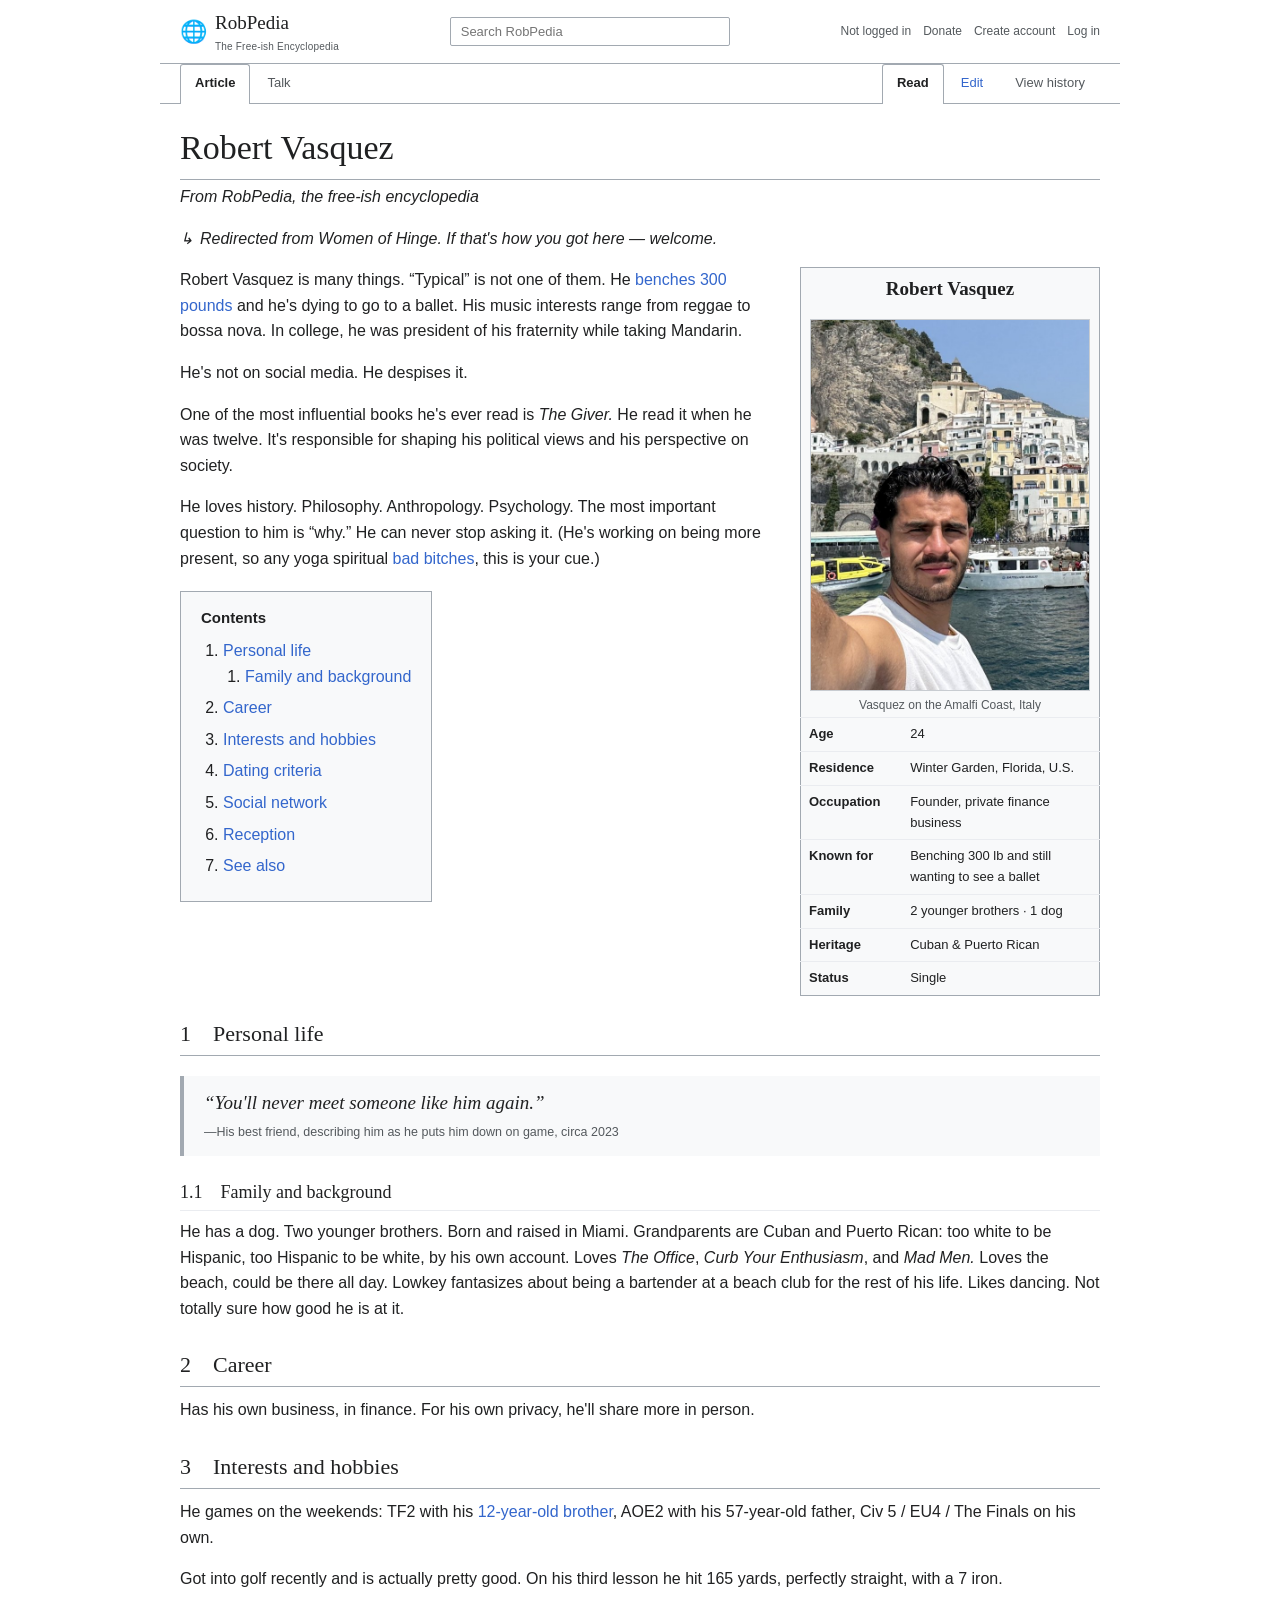
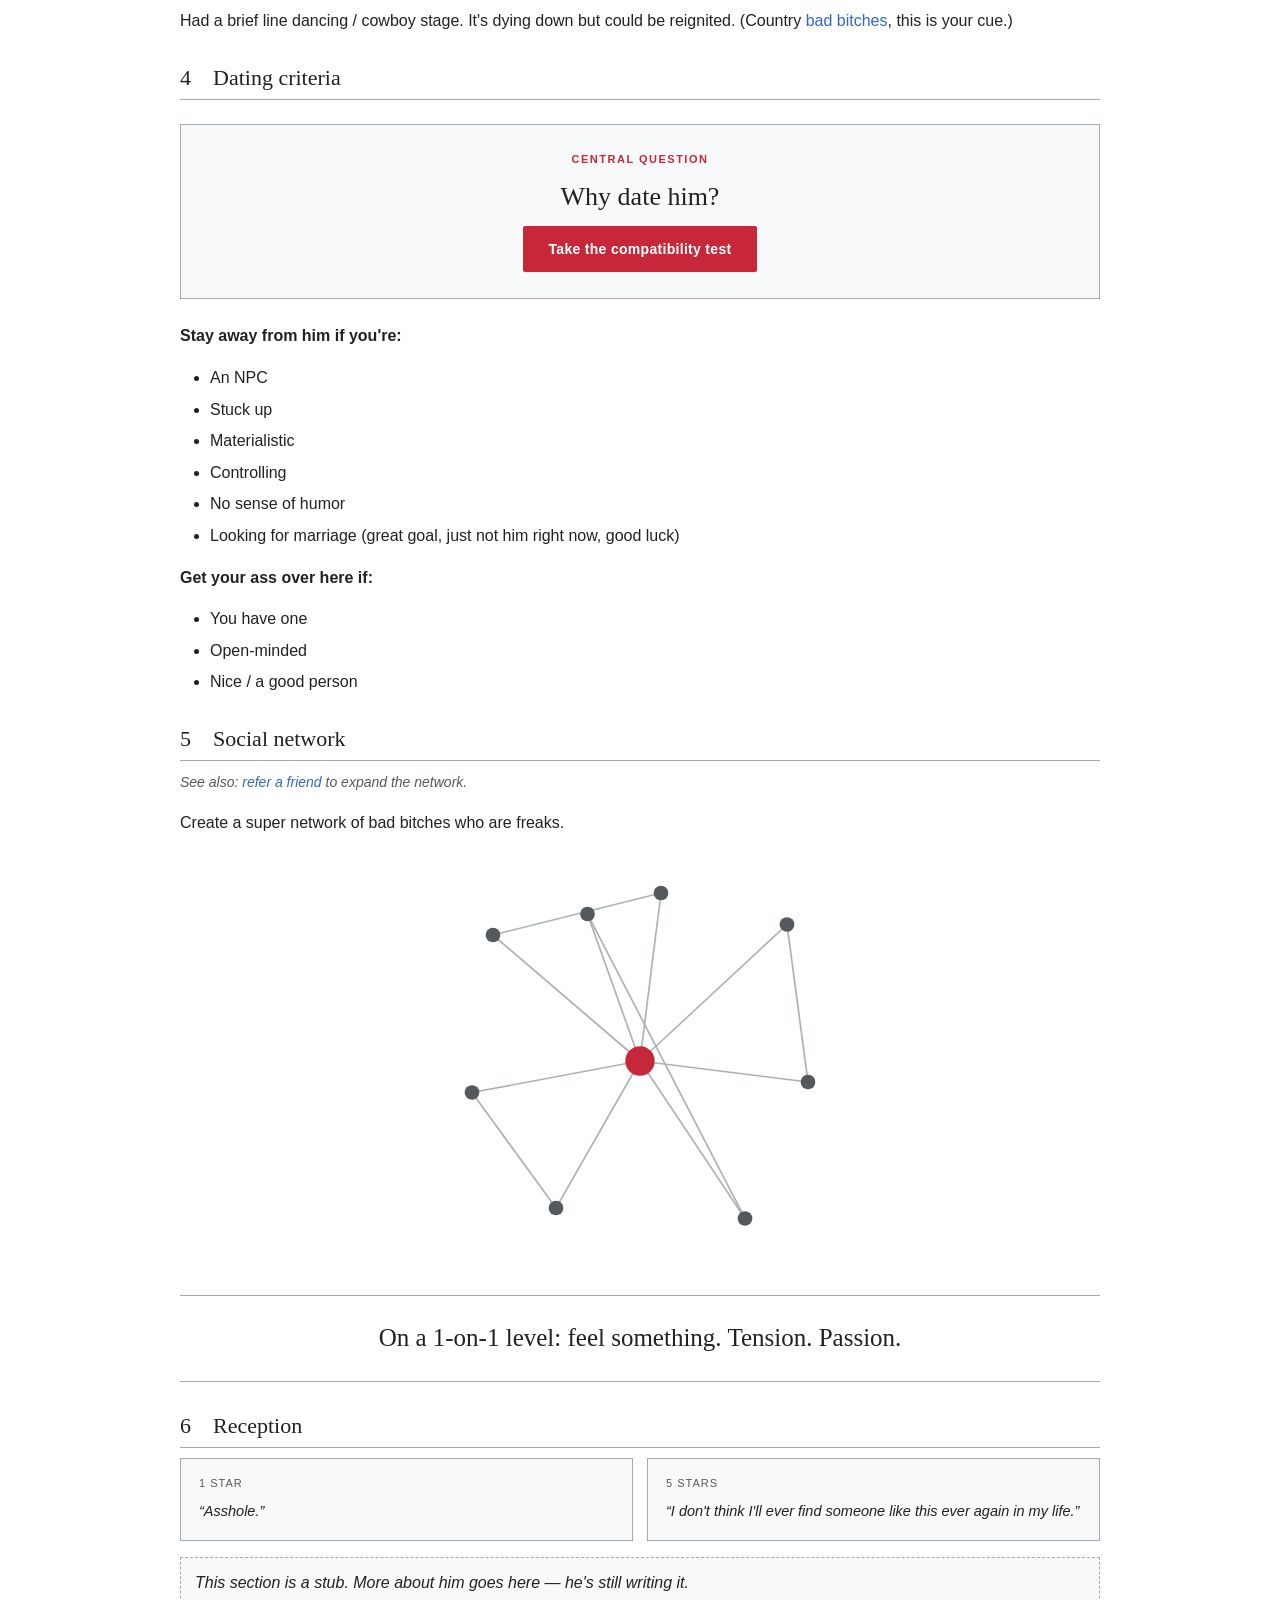
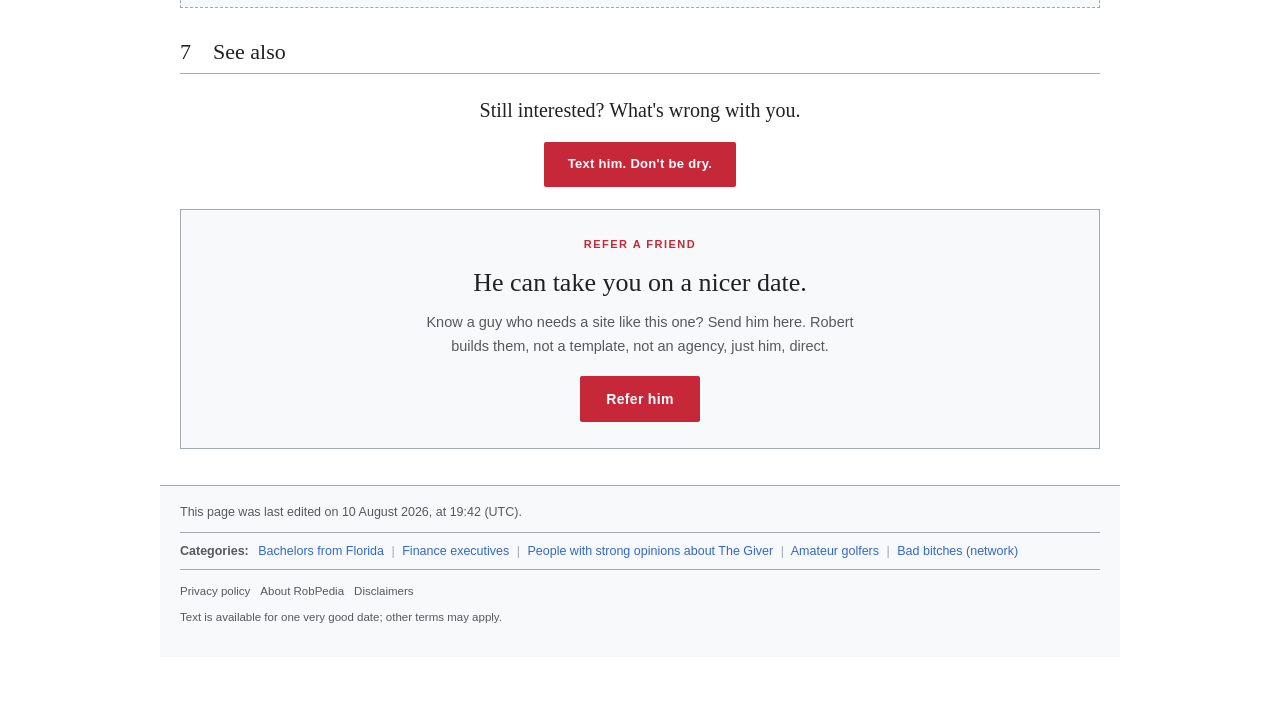
==== commit 7ba42735: "Add files via upload" ====
--- a/index.html
+++ b/index.html
@@ -85,7 +85,7 @@
 .infobox td{color:var(--ink);}
 
 /* ---- TOC ---- */
-.toc{display:inline-block;max-width:320px;border:1px solid var(--rule);background:var(--card);padding:14px 20px 16px;margin:0 0 24px;font-size:14px;}
+.toc{display:inline-block;max-width:320px;border:1px solid var(--rule);background:var(--card);padding:14px 20px 16px;margin:4px 0 20px;font-size:14px;}
 .toc-title{font-weight:700;font-size:15px;margin-bottom:8px;}
 .toc ol{margin:0;padding-left:22px;}
 .toc li{margin-bottom:5px;}
@@ -94,7 +94,7 @@
 .clearfix{clear:both;}
 
 /* ---- section headings ---- */
-.section-heading{border-bottom:1px solid var(--rule);margin:34px 0 12px;padding-bottom:4px;}
+.section-heading{clear:both;border-bottom:1px solid var(--rule);margin:26px 0 10px;padding-bottom:4px;}
 .section-heading h2{font-family:var(--serif);font-weight:400;font-size:22px;margin:0;color:var(--ink);}
 .section-heading h3{font-family:var(--serif);font-weight:400;font-size:18px;margin:0;color:var(--ink);}
 .sub-heading{margin:22px 0 8px;}
@@ -278,14 +278,16 @@
       <tr><th>Age</th><td>24</td></tr>
       <tr><th>Residence</th><td>Winter Garden, Florida, U.S.</td></tr>
       <tr><th>Occupation</th><td>Founder, private finance business</td></tr>
-      <tr><th>Known for</th><td>Benching 300&nbsp;lb and still wanting to see a ballet</td></tr>
+      <tr id="known-for"><th>Known for</th><td>Benching 300&nbsp;lb and still wanting to see a ballet</td></tr>
       <tr><th>Family</th><td>2 younger brothers &middot; 1 dog</td></tr>
       <tr><th>Heritage</th><td>Cuban &amp; Puerto Rican</td></tr>
       <tr><th>Status</th><td>Single</td></tr>
     </table>
 
-    <p>Robert Vasquez is many things. &ldquo;Typical&rdquo; is not one of them. He benches 300 pounds and he's dying to go to a ballet. His music interests range from reggae to bossa nova. In college, he was president of his fraternity while taking Mandarin.</p>
+    <p>Robert Vasquez is many things. &ldquo;Typical&rdquo; is not one of them. He <a href="#known-for">benches 300 pounds</a> and he's dying to go to a ballet. His music interests range from reggae to bossa nova. In college, he was president of his fraternity while taking Mandarin.</p>
     <p>He's not on social media. He despises it.</p>
+    <p>One of the most influential books he's ever read is <em>The Giver.</em> He read it when he was twelve. It's responsible for shaping his political views and his perspective on society.</p>
+    <p>He loves history. Philosophy. Anthropology. Psychology. The most important question to him is &ldquo;why.&rdquo; He can never stop asking it. (He's working on being more present, so any yoga spiritual <a href="#social-network">bad bitches</a>, this is your cue.)</p>
 
     <div class="toc reveal">
       <div class="toc-title">Contents</div>
@@ -301,12 +303,8 @@
         <li><a href="#see-also">See also</a></li>
       </ol>
     </div>
-    <div class="clearfix"></div>
 
     <div class="section-heading" id="personal-life"><h2>1&emsp;Personal life</h2></div>
-    <p>One of the most influential books he's ever read is <em>The Giver.</em> He read it when he was twelve. It's responsible for shaping his political views and his perspective on society.</p>
-    <p>He loves history. Philosophy. Anthropology. Psychology. The most important question to him is &ldquo;why.&rdquo; He can never stop asking it. (He's working on being more present, so any yoga spiritual bad bitches, this is your cue.)</p>
-
     <div class="pullquote reveal">
       <q>You'll never meet someone like him again.</q>
       <div class="cite">His best friend, describing him as he puts him down on game, circa 2023</div>
@@ -319,9 +317,9 @@
     <p>Has his own business, in finance. For his own privacy, he'll share more in person.</p>
 
     <div class="section-heading" id="interests"><h2>3&emsp;Interests and hobbies</h2></div>
-    <p>He games on the weekends: TF2 with his 12-year-old brother, AOE2 with his 57-year-old father, Civ 5 / EU4 / The Finals on his own.</p>
+    <p>He games on the weekends: TF2 with his <a href="#family-background">12-year-old brother</a>, AOE2 with his 57-year-old father, Civ 5 / EU4 / The Finals on his own.</p>
     <p>Got into golf recently and is actually pretty good. On his third lesson he hit 165 yards, perfectly straight, with a 7 iron.</p>
-    <p>Had a brief line dancing / cowboy stage. It's dying down but could be reignited. (Country bad bitches, this is your cue.)</p>
+    <p>Had a brief line dancing / cowboy stage. It's dying down but could be reignited. (Country <a href="#social-network">bad bitches</a>, this is your cue.)</p>
 
     <div class="section-heading" id="dating-criteria"><h2>4&emsp;Dating criteria</h2></div>
 
@@ -349,6 +347,7 @@
     </ul>
 
     <div class="section-heading" id="social-network"><h2>5&emsp;Social network</h2></div>
+    <p style="font-size:14px;font-style:italic;color:var(--ink-soft);margin:0 0 16px;">See also: <a href="#see-also">refer a friend</a> to expand the network.</p>
     <p>Create a super network of bad bitches who are freaks.</p>
     <div class="network-wrap">
     <svg class="network" viewBox="0 0 400 400" xmlns="http://www.w3.org/2000/svg" role="img" aria-label="Network diagram">
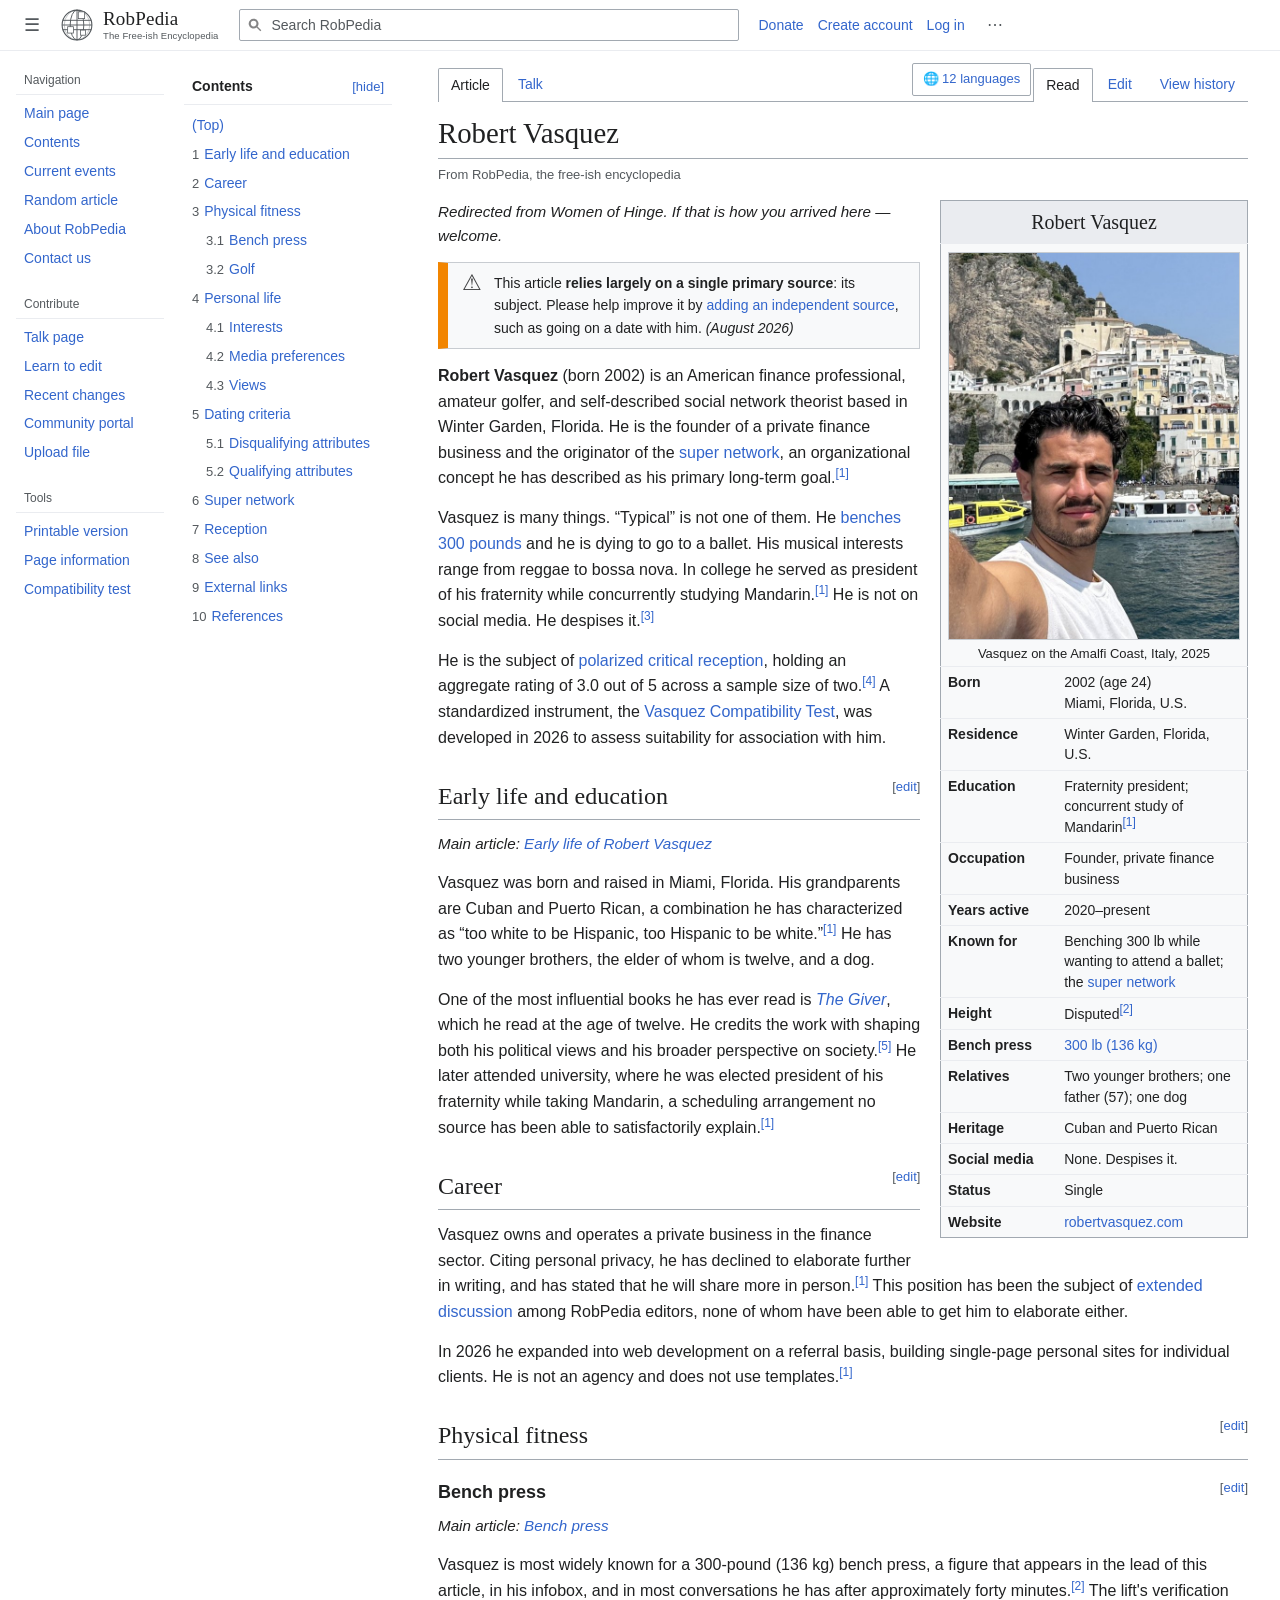
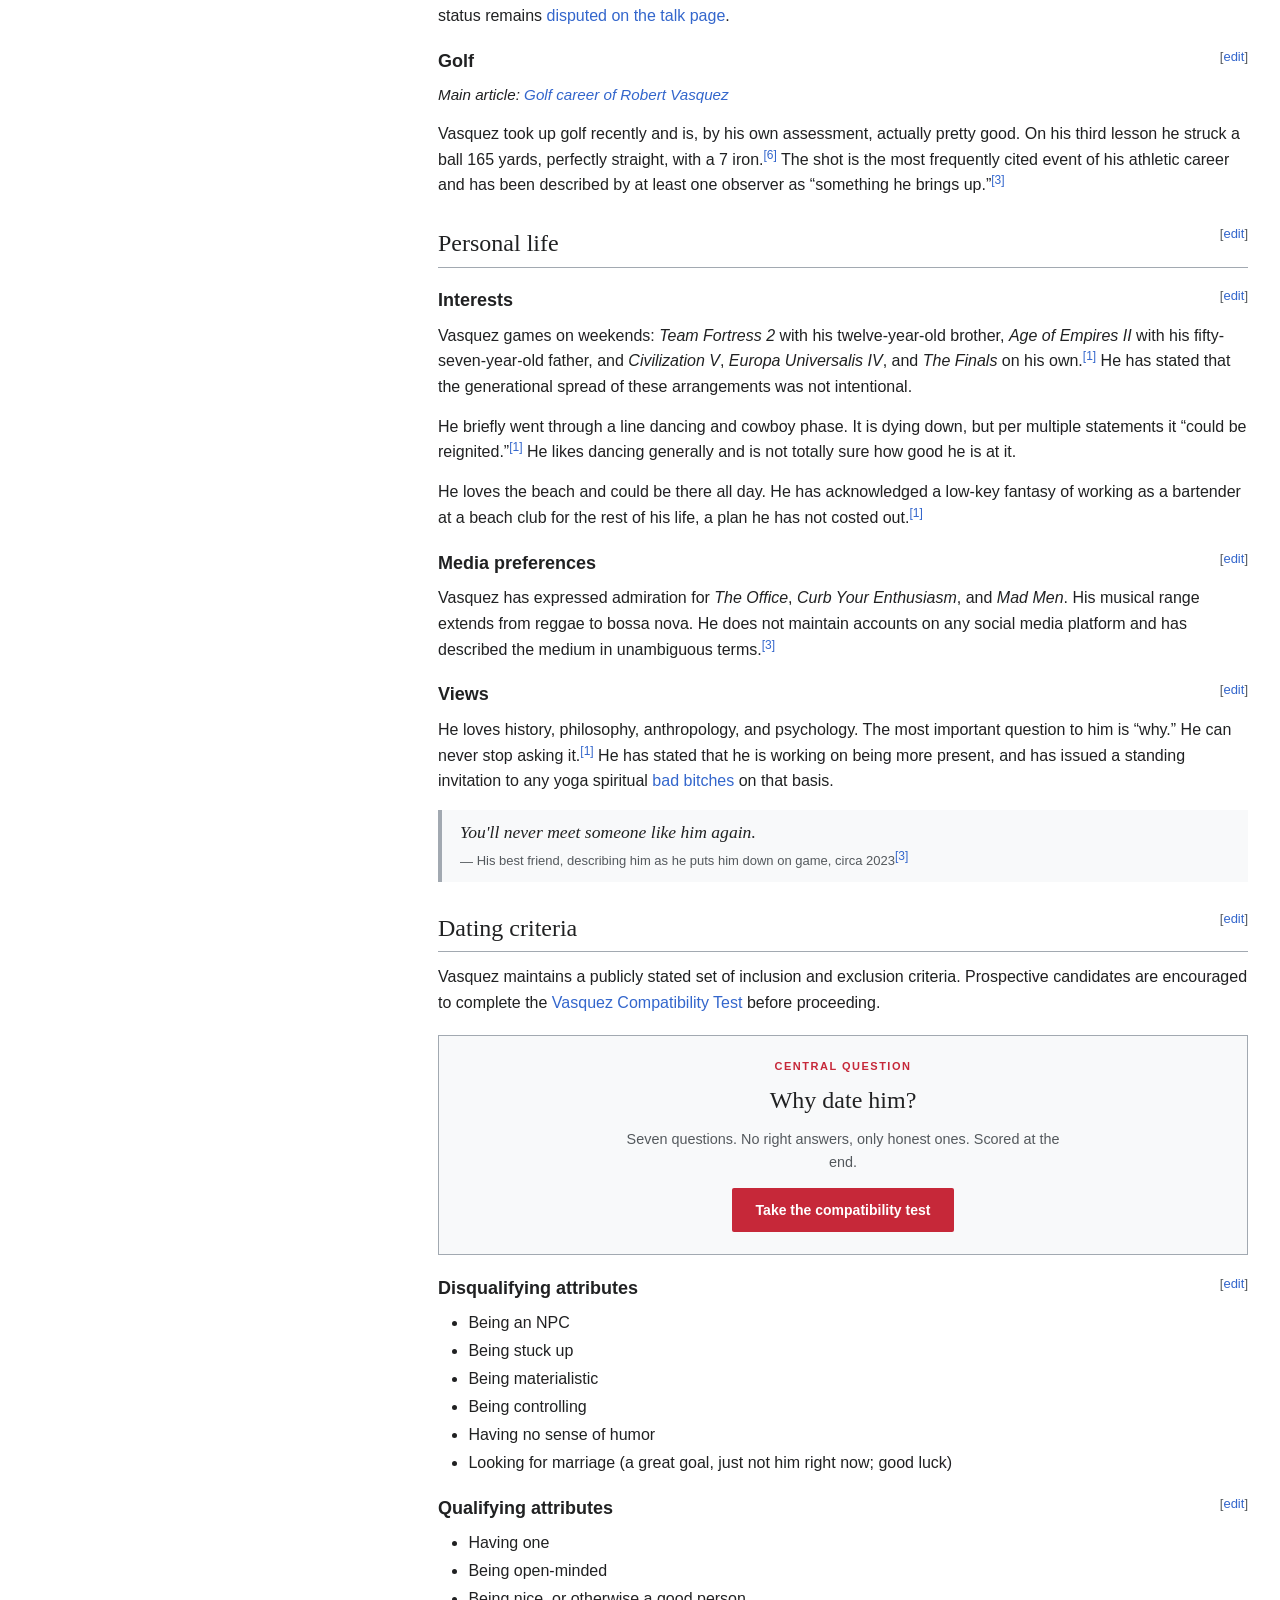
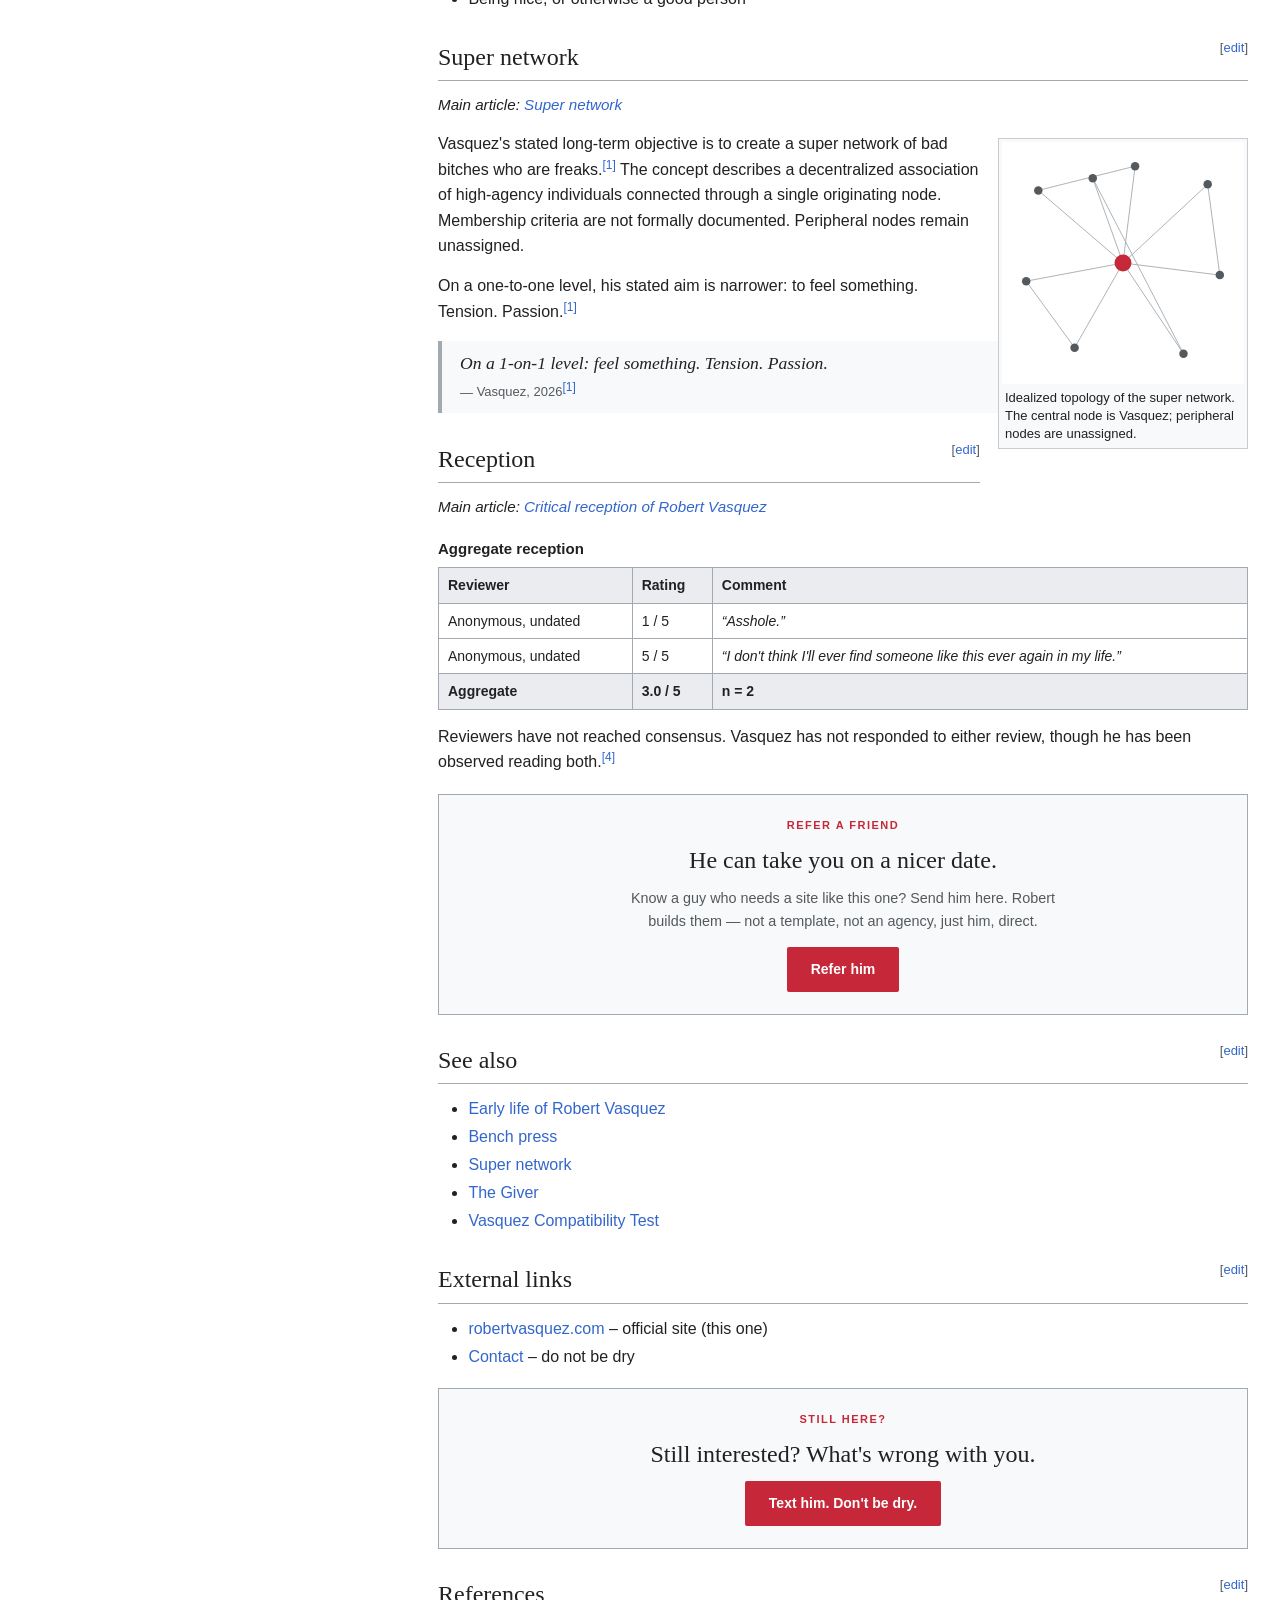
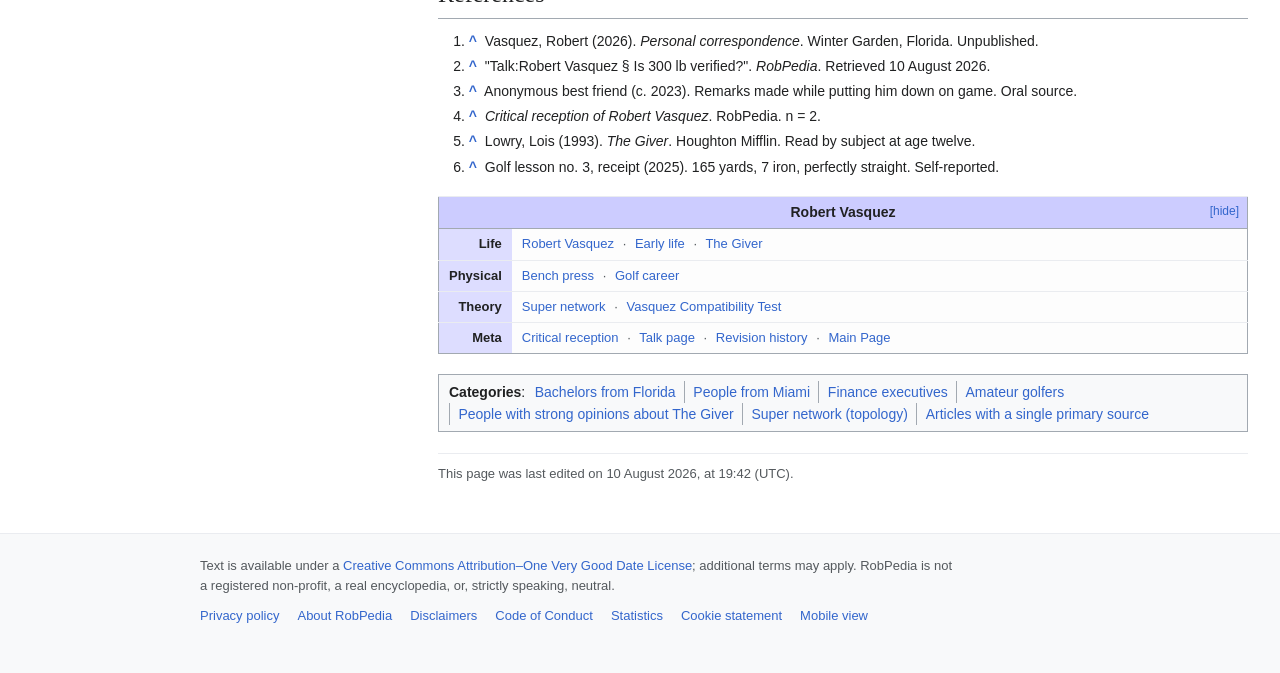
==== commit bb7760e8: "Add files via upload" ====
--- a/index.html
+++ b/index.html
@@ -2,561 +2,468 @@
 <html lang="en">
 <head>
 <meta charset="UTF-8">
-<meta name="viewport" content="width=device-width, initial-scale=1, maximum-scale=1">
-<title>Robert Vasquez</title>
-<meta name="description" content="Women of Hinge, welcome to RobertVasquez.com">
-<style>
-@import url('https://fonts.googleapis.com/css2?family=Linux+Libertine:ital@0;1&family=Inter:wght@400;500;600;700;800&display=swap');
-
-:root{
-  --bg:#fff;
-  --bg2:#f8f9fa;
-  --card:#f8f9fa;
-  --ink:#202122;
-  --ink-soft:#54595d;
-  --rule:#a2a9b1;
-  --link:#3366cc;
-  --link-visited:#795cb2;
-  --cta:#c62839;
-  --cta-soft:#e0455a;
-  --serif:Georgia,'Linux Libertine','Times New Roman',Times,serif;
-  --sans:-apple-system,BlinkMacSystemFont,'Helvetica Neue',Helvetica,Arial,sans-serif;
-}
-*{box-sizing:border-box;}
-html,body{margin:0;padding:0;}
-body{
-  background:#fff;
-  color:var(--ink);
-  font-family:var(--sans);
-  font-size:16px;
-  line-height:1.6;
-  -webkit-font-smoothing:antialiased;
-}
-a{color:var(--link);text-decoration:none;}
-a:hover{text-decoration:underline;}
-a:visited{color:var(--link-visited);}
-.page{max-width:960px;margin:0 auto;padding:0 0 60px;}
-
-/* scroll progress bar */
-#progress{position:fixed;top:0;left:0;height:3px;background:var(--cta);width:0%;z-index:200;transition:width 0.08s linear;}
-
-/* ---- masthead ---- */
-.masthead{border-bottom:1px solid var(--rule);background:#fff;padding:8px 20px;display:flex;align-items:center;justify-content:space-between;gap:16px;flex-wrap:wrap;}
-.masthead-brand{display:flex;align-items:center;gap:8px;font-family:var(--serif);font-size:19px;color:var(--ink);}
-.masthead-brand .globe{font-size:22px;line-height:1;}
-.masthead-tag{font-family:var(--sans);font-size:10px;color:var(--ink-soft);letter-spacing:0.2px;margin-top:1px;}
-.masthead-search{flex:1;min-width:140px;max-width:280px;}
-.masthead-search input{width:100%;border:1px solid var(--rule);border-radius:2px;padding:6px 10px;font-family:var(--sans);font-size:13px;color:var(--ink-soft);background:#fff;}
-.masthead-links{display:flex;gap:12px;font-size:12px;color:var(--link);white-space:nowrap;}
-.masthead-links span{color:var(--ink-soft);}
-
-/* ---- tabs row ---- */
-.tabs-row{border-bottom:1px solid var(--rule);padding:0 20px;display:flex;justify-content:space-between;align-items:flex-end;flex-wrap:wrap;gap:6px 16px;}
-.tabs-left,.tabs-right{display:flex;gap:2px;flex-wrap:wrap;}
-.tab{font-family:var(--sans);font-size:13px;padding:8px 14px 9px;color:var(--ink-soft);border:1px solid transparent;border-bottom:none;cursor:default;}
-.tab.active{color:var(--ink);font-weight:600;background:#fff;border-color:var(--rule);border-radius:3px 3px 0 0;margin-bottom:-1px;}
-a.tab{color:var(--link);cursor:pointer;}
-a.tab:hover{text-decoration:none;background:var(--card);border-radius:3px;}
-
-/* ---- article wrap ---- */
-.article{padding:18px 20px 0;}
-.article-title{font-family:var(--serif);font-weight:400;font-size:clamp(28px,6vw,34px);margin:6px 0 4px;color:var(--ink);line-height:1.2;border-bottom:1px solid var(--rule);padding-bottom:10px;}
-.article-byline{font-size:13px;color:var(--ink-soft);font-style:italic;margin:6px 0 14px;}
-
-.hatnote{font-size:14px;font-style:italic;color:var(--ink-soft);margin:0 0 18px 1.6em;padding-left:20px;position:relative;}
-.hatnote:before{content:"\21B3";position:absolute;left:0;top:0;}
-
-/* ---- infobox ---- */
-.infobox{
-  float:right;
-  width:300px;
-  margin:0 0 20px 24px;
-  border:1px solid var(--rule);
-  background:var(--card);
-  font-size:13px;
-  border-collapse:collapse;
-}
-.infobox td,.infobox th{padding:6px 8px;border-top:1px solid #eaecf0;vertical-align:top;text-align:left;}
-.infobox-title{text-align:center !important;font-family:var(--serif);font-size:19px;font-weight:400;background:#eaecf0;border-top:none !important;}
-.infobox-image{text-align:center !important;padding:8px 8px 4px !important;border-top:none !important;}
-.infobox-photo{width:100%;max-width:280px;height:auto;display:block;margin:0 auto;border:1px solid #c8ccd1;}
-.infobox-caption{font-size:12px;color:var(--ink-soft);margin-top:6px;line-height:1.35;}
-.infobox th{width:34%;font-weight:600;color:var(--ink);background:transparent;}
-.infobox td{color:var(--ink);}
-
-/* ---- TOC ---- */
-.toc{display:inline-block;max-width:320px;border:1px solid var(--rule);background:var(--card);padding:14px 20px 16px;margin:4px 0 20px;font-size:14px;}
-.toc-title{font-weight:700;font-size:15px;margin-bottom:8px;}
-.toc ol{margin:0;padding-left:22px;}
-.toc li{margin-bottom:5px;}
-.toc a{color:var(--link);}
-.toc a:hover{text-decoration:underline;}
-.clearfix{clear:both;}
-
-/* ---- section headings ---- */
-.section-heading{clear:both;border-bottom:1px solid var(--rule);margin:26px 0 10px;padding-bottom:4px;}
-.section-heading h2{font-family:var(--serif);font-weight:400;font-size:22px;margin:0;color:var(--ink);}
-.section-heading h3{font-family:var(--serif);font-weight:400;font-size:18px;margin:0;color:var(--ink);}
-.sub-heading{margin:22px 0 8px;}
-.sub-heading h3{font-family:var(--serif);font-weight:400;font-size:18px;margin:0;color:var(--ink);border-bottom:1px solid #eaecf0;padding-bottom:3px;}
-
-.article p{font-size:16px;margin:0 0 16px;color:var(--ink);}
-.article ul{margin:0 0 16px;padding-left:30px;}
-.article li{font-size:16px;margin-bottom:6px;color:var(--ink);}
-em{font-style:italic;}
-
-/* ---- pull quote (blockquote / cquote style) ---- */
-.pullquote{margin:20px 0;padding:14px 20px;border-left:4px solid var(--rule);background:var(--card);}
-.pullquote q{display:block;font-family:var(--serif);font-style:italic;font-size:19px;margin-bottom:6px;line-height:1.35;color:var(--ink);}
-.pullquote .cite{font-size:12.5px;color:var(--ink-soft);}
-.pullquote .cite:before{content:"\2014 ";}
-
-/* ---- call-to-action boxes (userbox / navbox style) ---- */
-.maincta{
-  clear:both;
-  text-align:center;
-  padding:26px 20px;
-  margin:24px 0;
-  background:var(--card);
-  border:1px solid var(--rule);
-}
-.maincta .k{font-family:var(--sans);font-size:11px;letter-spacing:1.5px;text-transform:uppercase;color:var(--cta);font-weight:700;margin-bottom:8px;}
-.maincta h2{font-family:var(--serif);font-weight:400;font-size:clamp(21px,5.5vw,26px);margin:0 0 8px;color:var(--ink);border:none;padding:0;}
-.maincta p{max-width:440px;margin:0 auto 18px;color:var(--ink-soft);font-size:14.5px;}
-.maincta a.ctabtn{
-  display:inline-block;
-  font-family:var(--sans);
-  font-size:14px;
-  font-weight:700;
-  letter-spacing:0.3px;
-  color:#fff;
-  background:var(--cta);
-  border:none;
-  border-radius:2px;
-  padding:12px 26px;
-  text-decoration:none;
-  cursor:pointer;
-  transition:background 0.15s ease;
-}
-.maincta a.ctabtn:hover{background:var(--cta-soft);text-decoration:none;}
-
-/* ---- network diagram ---- */
-.network-wrap{width:100%;overflow:visible;margin:14px 0 10px;display:flex;justify-content:center;}
-.network{display:block;width:100%;max-width:420px;height:auto;animation:spin 26s linear infinite;transform-origin:50% 50%;}
-@keyframes spin{from{transform:rotate(0deg);}to{transform:rotate(360deg);}}
-
-.statement{padding:26px 0;text-align:center;border-top:1px solid var(--rule);border-bottom:1px solid var(--rule);margin:24px 0;}
-.statement p{font-family:var(--serif);font-size:clamp(20px,5.5vw,25px);font-weight:400;margin:0;line-height:1.3;color:var(--ink);}
-
-/* ---- reviews / reception ---- */
-.reviews{display:grid;grid-template-columns:1fr;gap:14px;margin:0 0 16px;}
-@media(min-width:560px){.reviews{grid-template-columns:1fr 1fr;}}
-.review{border:1px solid var(--rule);background:var(--card);padding:16px 18px;font-size:14.5px;}
-.review .stars{font-family:var(--sans);font-size:11px;letter-spacing:1px;text-transform:uppercase;color:var(--ink-soft);margin-bottom:8px;}
-.review q{font-style:italic;color:var(--ink);}
-
-.placeholder-note{font-family:var(--sans);font-size:13px;color:var(--ink-soft);font-style:italic;border:1px dashed var(--rule);padding:12px 14px;background:var(--card);}
-
-.cta{text-align:center;padding:10px 0 0;}
-.cta p{font-family:var(--serif);font-size:20px;margin:0 0 16px;color:var(--ink);}
-.cta .btn{display:inline-block;font-family:var(--sans);font-size:13px;font-weight:700;letter-spacing:0.3px;color:#fff;background:var(--cta);border-radius:2px;padding:12px 24px;}
-
-/* ---- footer / category bar ---- */
-.wiki-footer{border-top:1px solid var(--rule);margin-top:36px;padding:16px 20px 30px;background:var(--card);}
-.wiki-footer .edited-line{font-size:12.5px;color:var(--ink-soft);margin-bottom:10px;}
-.categories{font-size:12.5px;border-top:1px solid var(--rule);border-bottom:1px solid var(--rule);padding:8px 0;margin-bottom:12px;}
-.categories strong{color:var(--ink-soft);font-weight:600;margin-right:6px;}
-.categories a{margin-right:4px;}
-.categories a:after{content:" |";color:var(--rule);margin-left:4px;}
-.categories a:last-child:after{content:"";}
-.footlinks{font-size:11.5px;color:var(--ink-soft);}
-.footlinks a{color:var(--ink-soft);margin-right:10px;}
-.footlinks .license{margin-top:8px;display:block;}
-
-/* scroll-reveal animation */
-.reveal{opacity:0;transform:translateY(10px);transition:opacity 0.5s ease, transform 0.5s ease;}
-.reveal.in{opacity:1;transform:translateY(0);}
-@media (prefers-reduced-motion:reduce){
-  .reveal{opacity:1;transform:none;transition:none;}
-  .network{animation:none;}
-}
-
-@media(max-width:760px){
-  .infobox{float:none;width:100%;margin:0 0 20px;}
-  .article-title{font-size:26px;}
-  .masthead-search{display:none;}
-}
-
-/* quiz: full-page takeover via :target */
-#quiz{
-  display:none;
-  position:fixed;
-  inset:0;
-  background:#fff;
-  overflow-y:auto;
-  z-index:100;
-  padding:24px 20px 80px;
-}
-#quiz:target{display:block;}
-.quizwrap{max-width:600px;margin:0 auto;}
-.quiz-top{display:flex;justify-content:space-between;align-items:center;margin-bottom:22px;border-bottom:1px solid var(--rule);padding-bottom:12px;}
-.quiz-back{font-family:var(--sans);font-size:13px;font-weight:700;letter-spacing:0.3px;color:var(--link);text-decoration:none;}
-.quiz-back:hover{text-decoration:underline;}
-#quiz .label{font-family:var(--sans);font-size:11px;font-weight:700;letter-spacing:1.5px;text-transform:uppercase;color:var(--cta);margin:0;}
-#quiz .qintro{font-size:15px;color:var(--ink-soft);margin-bottom:26px;}
-.q{margin-bottom:28px;}
-.q .qtext{font-family:var(--serif);font-size:19px;font-weight:400;margin-bottom:12px;color:var(--ink);}
-.q .opt{
-  display:block;
-  font-family:var(--sans);
-  font-size:15px;
-  padding:12px 16px;
-  margin-bottom:8px;
-  border:1.5px solid var(--rule);
-  border-radius:3px;
-  background:#fff;
-  color:var(--ink);
-  cursor:pointer;
-  transition:border-color 0.15s, background 0.15s;
-}
-.q .opt:hover{border-color:var(--cta);}
-.q input[type=radio]{margin-right:10px;accent-color:var(--cta);}
-.q .opt.checked{border-color:var(--cta);background:rgba(198,40,57,0.06);}
-#scoreBtn{
-  display:block;width:100%;font-family:var(--sans);font-size:14px;font-weight:700;letter-spacing:0.3px;
-  color:#fff;background:var(--cta);border:none;border-radius:2px;padding:15px;cursor:pointer;margin-top:10px;
-  transition:background 0.15s ease;
-}
-#scoreBtn:hover{background:var(--cta-soft);}
-#result{display:none;text-align:center;padding:28px 22px;margin-top:24px;background:var(--card);border:1.5px solid var(--cta);}
-#result.show{display:block;}
-#result .pct{font-family:var(--serif);font-size:52px;font-weight:400;color:var(--cta);line-height:1;margin-bottom:10px;}
-#result .verdict{font-family:var(--sans);font-size:15px;font-weight:700;text-transform:uppercase;letter-spacing:0.5px;margin-bottom:10px;color:var(--ink);}
-#result .note{font-size:15.5px;color:var(--ink-soft);}
-
-</style>
+<meta name="viewport" content="width=device-width, initial-scale=1">
+<title>Robert Vasquez - RobPedia</title>
+<meta name="description" content="Robert Vasquez (born 2002) is an American finance professional, amateur golfer, and social network theorist based in Winter Garden, Florida.">
+<link rel="stylesheet" href="style.css?v=7">
 </head>
 <body>
-<div id="progress"></div>
-<div class="page">
-
-  <div class="masthead">
-    <div class="masthead-brand">
-      <span class="globe">&#127760;</span>
-      <div>
-        <div>RobPedia</div>
-        <div class="masthead-tag">The Free-ish Encyclopedia</div>
+
+<div class="rp-header-container">
+  <header class="rp-header">
+    <button class="rp-menu-toggle" id="rp-menu-toggle" aria-label="Main menu">&#9776;</button>
+    <a class="rp-logo" href="Main_Page.html">
+      <svg width="34" height="34" viewBox="0 0 40 40" aria-hidden="true" style="color:var(--c-subtle)">
+<circle cx="20" cy="20" r="17.5" fill="none" stroke="currentColor" stroke-width="1.3"/>
+<ellipse cx="20" cy="20" rx="8" ry="17.5" fill="none" stroke="currentColor" stroke-width="1.1"/>
+<ellipse cx="20" cy="20" rx="15" ry="17.5" fill="none" stroke="currentColor" stroke-width="0.7" opacity="0.55"/>
+<path d="M3 14.5h34M3 25.5h34M2.5 20h35" stroke="currentColor" stroke-width="1.1" fill="none"/>
+<path d="M20 2.5v35" stroke="currentColor" stroke-width="1.1"/>
+<rect x="21.5" y="4.5" width="7.5" height="8" fill="var(--bg-content)" stroke="currentColor" stroke-width="0.9"/>
+<rect x="9" y="22" width="7" height="7.5" fill="var(--bg-content)" stroke="currentColor" stroke-width="0.9"/>
+<rect x="24" y="26" width="6" height="6" fill="var(--bg-content)" stroke="currentColor" stroke-width="0.9"/>
+</svg>
+      <span class="rp-logo-text">
+        <span class="rp-wordmark">RobPedia</span>
+        <span class="rp-tagline">The Free-ish Encyclopedia</span>
+      </span>
+    </a>
+    <div class="rp-search">
+      <svg class="rp-search-icon" viewBox="0 0 20 20" aria-hidden="true"><path fill="currentColor" d="M12.2 13.6a7 7 0 1 1 1.4-1.4l5.4 5.4-1.4 1.4-5.4-5.4zM12 8a4 4 0 1 0-8 0 4 4 0 0 0 8 0z"/></svg>
+      <input id="rp-search-input" type="search" placeholder="Search RobPedia" aria-label="Search RobPedia">
+    </div>
+    <div class="rp-header-end">
+      <a class="rp-hide-sm" href="Vasquez_Compatibility_Test.html">Donate</a>
+      <a class="rp-hide-sm" href="mailto:rob@sailwellness.app?subject=RobPedia%20account">Create account</a>
+      <a href="mailto:rob@sailwellness.app?subject=RobPedia%20login">Log in</a>
+      <button class="rp-icon-btn" aria-label="More options">&#8943;</button>
+    </div>
+  </header>
+</div>
+
+<div class="rp-page">
+  
+<nav class="rp-sidebar" id="rp-sidebar" aria-label="Site">
+  <div class="rp-nav-group">
+    <div class="rp-nav-heading">Navigation</div>
+    <ul>
+      <li><a href="Main_Page.html">Main page</a></li>
+      <li><a href="Main_Page.html#contents">Contents</a></li>
+      <li><a href="Main_Page.html#current-events">Current events</a></li>
+      <li><a href="#" id="rp-random">Random article</a></li>
+      <li><a href="Main_Page.html#about">About RobPedia</a></li>
+      <li><a href="mailto:rob@sailwellness.app?subject=RobPedia">Contact us</a></li>
+    </ul>
+  </div>
+  <div class="rp-nav-group">
+    <div class="rp-nav-heading">Contribute</div>
+    <ul>
+      <li><a href="Talk_Robert_Vasquez.html">Talk page</a></li>
+      <li><a href="mailto:rob@sailwellness.app?subject=RobPedia%20edit%20suggestion">Learn to edit</a></li>
+      <li><a href="Robert_Vasquez_history.html">Recent changes</a></li>
+      <li><a href="Talk_Robert_Vasquez.html#requests">Community portal</a></li>
+      <li><a href="mailto:rob@sailwellness.app?subject=RobPedia%20file%20upload">Upload file</a></li>
+    </ul>
+  </div>
+  <div class="rp-nav-group">
+    <div class="rp-nav-heading">Tools</div>
+    <ul>
+      <li><a href="#" onclick="window.print();return false;">Printable version</a></li>
+      <li><a href="Robert_Vasquez_history.html">Page information</a></li>
+      <li><a href="Vasquez_Compatibility_Test.html">Compatibility test</a></li>
+    </ul>
+  </div>
+</nav>
+  <div class="rp-content-col">
+    <div class="rp-toc-col"><div class="rp-toc-title">Contents<span class="rp-toc-hide">[hide]</span></div>
+<div class="rp-toc"><ul>
+<li><a href="#rp-top">(Top)</a></li>
+<li><a href="#Early_life_and_education"><span class="rp-toc-num">1</span>Early life and education</a></li>
+<li><a href="#Career"><span class="rp-toc-num">2</span>Career</a></li>
+<li><a href="#Physical_fitness"><span class="rp-toc-num">3</span>Physical fitness</a></li>
+<ul>
+<li><a href="#Bench_press"><span class="rp-toc-num">3.1</span>Bench press</a></li>
+<li><a href="#Golf"><span class="rp-toc-num">3.2</span>Golf</a></li>
+</ul>
+<li><a href="#Personal_life"><span class="rp-toc-num">4</span>Personal life</a></li>
+<ul>
+<li><a href="#Interests"><span class="rp-toc-num">4.1</span>Interests</a></li>
+<li><a href="#Media_preferences"><span class="rp-toc-num">4.2</span>Media preferences</a></li>
+<li><a href="#Views"><span class="rp-toc-num">4.3</span>Views</a></li>
+</ul>
+<li><a href="#Dating_criteria"><span class="rp-toc-num">5</span>Dating criteria</a></li>
+<ul>
+<li><a href="#Disqualifying_attributes"><span class="rp-toc-num">5.1</span>Disqualifying attributes</a></li>
+<li><a href="#Qualifying_attributes"><span class="rp-toc-num">5.2</span>Qualifying attributes</a></li>
+</ul>
+<li><a href="#Super_network"><span class="rp-toc-num">6</span>Super network</a></li>
+<li><a href="#Reception"><span class="rp-toc-num">7</span>Reception</a></li>
+<li><a href="#See_also"><span class="rp-toc-num">8</span>See also</a></li>
+<li><a href="#External_links"><span class="rp-toc-num">9</span>External links</a></li>
+<li><a href="#References"><span class="rp-toc-num">10</span>References</a></li>
+</ul></div></div>
+    <main class="rp-main" id="rp-top">
+      <div class="rp-tabs">
+        <div class="rp-tabs-left">
+          <a class="rp-tab rp-tab-active" href="index.html">Article</a>
+          <a class="rp-tab " href="Talk_Robert_Vasquez.html">Talk</a>
+        </div>
+        <div class="rp-tabs-right">
+          <a class="rp-lang-btn" href="#">&#127760; 12 languages</a>
+          <a class="rp-tab rp-tab-active" href="index.html">Read</a>
+          <a class="rp-tab" href="mailto:rob@sailwellness.app?subject=RobPedia%20edit">Edit</a>
+          <a class="rp-tab " href="Robert_Vasquez_history.html">View history</a>
+        </div>
       </div>
-    </div>
-    <div class="masthead-search"><input type="text" placeholder="Search RobPedia" disabled></div>
-    <div class="masthead-links"><span>Not logged in</span> <span>Donate</span> <span>Create account</span> <span>Log in</span></div>
-  </div>
-
-  <div class="tabs-row">
-    <div class="tabs-left">
-      <span class="tab active">Article</span>
-      <span class="tab">Talk</span>
-    </div>
-    <div class="tabs-right">
-      <span class="tab active">Read</span>
-      <a class="tab" href="mailto:rob@sailwellness.app?subject=Edit%20suggestion%20-%20RobPedia">Edit</a>
-      <span class="tab">View history</span>
-    </div>
-  </div>
-
-  <div class="article">
-    <h1 class="article-title">Robert Vasquez</h1>
-    <p class="article-byline">From RobPedia, the free-ish encyclopedia</p>
-    <p class="hatnote">Redirected from <em>Women of Hinge</em>. If that's how you got here &mdash; welcome.</p>
-
-    <table class="infobox">
-      <tr><th colspan="2" class="infobox-title">Robert Vasquez</th></tr>
-      <tr><td colspan="2" class="infobox-image">
-        <img class="infobox-photo" src="[data-uri]" alt="Robert Vasquez on the Amalfi Coast, Italy">
-        <div class="infobox-caption">Vasquez on the Amalfi Coast, Italy</div>
-      </td></tr>
-      <tr><th>Age</th><td>24</td></tr>
-      <tr><th>Residence</th><td>Winter Garden, Florida, U.S.</td></tr>
-      <tr><th>Occupation</th><td>Founder, private finance business</td></tr>
-      <tr id="known-for"><th>Known for</th><td>Benching 300&nbsp;lb and still wanting to see a ballet</td></tr>
-      <tr><th>Family</th><td>2 younger brothers &middot; 1 dog</td></tr>
-      <tr><th>Heritage</th><td>Cuban &amp; Puerto Rican</td></tr>
-      <tr><th>Status</th><td>Single</td></tr>
-    </table>
-
-    <p>Robert Vasquez is many things. &ldquo;Typical&rdquo; is not one of them. He <a href="#known-for">benches 300 pounds</a> and he's dying to go to a ballet. His music interests range from reggae to bossa nova. In college, he was president of his fraternity while taking Mandarin.</p>
-    <p>He's not on social media. He despises it.</p>
-    <p>One of the most influential books he's ever read is <em>The Giver.</em> He read it when he was twelve. It's responsible for shaping his political views and his perspective on society.</p>
-    <p>He loves history. Philosophy. Anthropology. Psychology. The most important question to him is &ldquo;why.&rdquo; He can never stop asking it. (He's working on being more present, so any yoga spiritual <a href="#social-network">bad bitches</a>, this is your cue.)</p>
-
-    <div class="toc reveal">
-      <div class="toc-title">Contents</div>
-      <ol>
-        <li><a href="#personal-life">Personal life</a>
-          <ol><li><a href="#family-background">Family and background</a></li></ol>
-        </li>
-        <li><a href="#career">Career</a></li>
-        <li><a href="#interests">Interests and hobbies</a></li>
-        <li><a href="#dating-criteria">Dating criteria</a></li>
-        <li><a href="#social-network">Social network</a></li>
-        <li><a href="#reception">Reception</a></li>
-        <li><a href="#see-also">See also</a></li>
-      </ol>
-    </div>
-
-    <div class="section-heading" id="personal-life"><h2>1&emsp;Personal life</h2></div>
-    <div class="pullquote reveal">
-      <q>You'll never meet someone like him again.</q>
-      <div class="cite">His best friend, describing him as he puts him down on game, circa 2023</div>
-    </div>
-
-    <div class="sub-heading" id="family-background"><h3>1.1&emsp;Family and background</h3></div>
-    <p>He has a dog. Two younger brothers. Born and raised in Miami. Grandparents are Cuban and Puerto Rican: too white to be Hispanic, too Hispanic to be white, by his own account. Loves <em>The Office</em>, <em>Curb Your Enthusiasm</em>, and <em>Mad Men.</em> Loves the beach, could be there all day. Lowkey fantasizes about being a bartender at a beach club for the rest of his life. Likes dancing. Not totally sure how good he is at it.</p>
-
-    <div class="section-heading" id="career"><h2>2&emsp;Career</h2></div>
-    <p>Has his own business, in finance. For his own privacy, he'll share more in person.</p>
-
-    <div class="section-heading" id="interests"><h2>3&emsp;Interests and hobbies</h2></div>
-    <p>He games on the weekends: TF2 with his <a href="#family-background">12-year-old brother</a>, AOE2 with his 57-year-old father, Civ 5 / EU4 / The Finals on his own.</p>
-    <p>Got into golf recently and is actually pretty good. On his third lesson he hit 165 yards, perfectly straight, with a 7 iron.</p>
-    <p>Had a brief line dancing / cowboy stage. It's dying down but could be reignited. (Country <a href="#social-network">bad bitches</a>, this is your cue.)</p>
-
-    <div class="section-heading" id="dating-criteria"><h2>4&emsp;Dating criteria</h2></div>
-
-    <div class="maincta reveal">
-      <div class="k">Central question</div>
-      <h2>Why date him?</h2>
-      <a class="ctabtn" href="#quiz">Take the compatibility test</a>
-    </div>
-
-    <p><strong>Stay away from him if you're:</strong></p>
-    <ul>
-      <li>An NPC</li>
-      <li>Stuck up</li>
-      <li>Materialistic</li>
-      <li>Controlling</li>
-      <li>No sense of humor</li>
-      <li>Looking for marriage (great goal, just not him right now, good luck)</li>
-    </ul>
-
-    <p><strong>Get your ass over here if:</strong></p>
-    <ul>
-      <li>You have one</li>
-      <li>Open-minded</li>
-      <li>Nice / a good person</li>
-    </ul>
-
-    <div class="section-heading" id="social-network"><h2>5&emsp;Social network</h2></div>
-    <p style="font-size:14px;font-style:italic;color:var(--ink-soft);margin:0 0 16px;">See also: <a href="#see-also">refer a friend</a> to expand the network.</p>
-    <p>Create a super network of bad bitches who are freaks.</p>
-    <div class="network-wrap">
-    <svg class="network" viewBox="0 0 400 400" xmlns="http://www.w3.org/2000/svg" role="img" aria-label="Network diagram">
-      <g stroke="#a2a9b1" stroke-width="1.6" opacity="0.9">
-        <line x1="200" y1="200" x2="60" y2="80"/>
-        <line x1="200" y1="200" x2="40" y2="230"/>
-        <line x1="200" y1="200" x2="120" y2="340"/>
-        <line x1="200" y1="200" x2="220" y2="40"/>
-        <line x1="200" y1="200" x2="340" y2="70"/>
-        <line x1="200" y1="200" x2="360" y2="220"/>
-        <line x1="200" y1="200" x2="300" y2="350"/>
-        <line x1="200" y1="200" x2="150" y2="60"/>
-        <line x1="60" y1="80" x2="220" y2="40"/>
-        <line x1="40" y1="230" x2="120" y2="340"/>
-        <line x1="340" y1="70" x2="360" y2="220"/>
-        <line x1="300" y1="350" x2="150" y2="60"/>
-      </g>
-      <g fill="#c62839">
-        <circle cx="200" cy="200" r="14"/>
-      </g>
-      <g fill="#54595d">
-        <circle cx="60" cy="80" r="7"/>
-        <circle cx="40" cy="230" r="7"/>
-        <circle cx="120" cy="340" r="7"/>
-        <circle cx="220" cy="40" r="7"/>
-        <circle cx="340" cy="70" r="7"/>
-        <circle cx="360" cy="220" r="7"/>
-        <circle cx="300" cy="350" r="7"/>
-        <circle cx="150" cy="60" r="7"/>
-      </g>
-    </svg>
-    </div>
-
-    <div class="statement reveal">
-      <p>On a 1-on-1 level: feel something. Tension. Passion.</p>
-    </div>
-
-    <div class="section-heading" id="reception"><h2>6&emsp;Reception</h2></div>
-    <div class="reviews">
-      <div class="review"><div class="stars">1 star</div><q>Asshole.</q></div>
-      <div class="review"><div class="stars">5 stars</div><q>I don't think I'll ever find someone like this ever again in my life.</q></div>
-    </div>
-    <p class="placeholder-note">This section is a stub. More about him goes here &mdash; he's still writing it.</p>
-
-    <div class="section-heading" id="see-also"><h2>7&emsp;See also</h2></div>
-
-    <div class="cta reveal">
-      <p>Still interested? What's wrong with you.</p>
-      <span class="btn">Text him. Don't be dry.</span>
-    </div>
-
-    <div class="maincta reveal" style="margin-top:22px;">
-      <div class="k">Refer a friend</div>
-      <h2>He can take you on a nicer date.</h2>
-      <p>Know a guy who needs a site like this one? Send him here. Robert builds them, not a template, not an agency, just him, direct.</p>
-      <a class="ctabtn" href="mailto:rob@sailwellness.app?subject=Referral%20-%20want%20a%20site%20like%20this&amp;body=Who%20sent%20you%3A%20">Refer him</a>
-    </div>
-
-  </div>
-
-  <div class="wiki-footer">
-    <div class="edited-line">This page was last edited on 10 August 2026, at 19:42 (UTC).</div>
-    <div class="categories"><strong>Categories:</strong> <a href="#">Bachelors from Florida</a> <a href="#">Finance executives</a> <a href="#">People with strong opinions about The Giver</a> <a href="#">Amateur golfers</a> <a href="#">Bad bitches (network)</a></div>
-    <div class="footlinks">
-      <a href="#">Privacy policy</a><a href="#">About RobPedia</a><a href="#">Disclaimers</a>
-      <span class="license">Text is available for one very good date; other terms may apply.</span>
-    </div>
-  </div>
-
-</div>
-
-<div id="quiz">
-  <div class="quizwrap">
-    <div class="quiz-top">
-      <div class="label">The Compatibility Test</div>
-      <a class="quiz-back" href="#">&larr; Back</a>
-    </div>
-    <p class="qintro">Seven questions. No right answers, just honest ones. Score at the end.</p>
-
-    <div class="q" data-q="1">
-      <div class="qtext">1. How do you feel about monogamy?</div>
-      <label class="opt"><input type="radio" name="q1" value="0"> Non-negotiable, always has been</label>
-      <label class="opt"><input type="radio" name="q1" value="3"> Open to a real conversation about it</label>
-      <label class="opt"><input type="radio" name="q1" value="3"> Honestly never fully bought into it</label>
-    </div>
-
-    <div class="q" data-q="2">
-      <div class="qtext">2. Someone brings up politics at dinner. You:</div>
-      <label class="opt"><input type="radio" name="q2" value="0"> Change the subject immediately</label>
-      <label class="opt"><input type="radio" name="q2" value="1"> Nod along, disengage</label>
-      <label class="opt"><input type="radio" name="q2" value="3"> Argue back, even unsure you're right</label>
-    </div>
-
-    <div class="q" data-q="3">
-      <div class="qtext">3. Pick a Tuesday night.</div>
-      <label class="opt"><input type="radio" name="q3" value="1"> Reality TV, phone in hand</label>
-      <label class="opt"><input type="radio" name="q3" value="3"> A documentary on the fall of an empire</label>
-      <label class="opt"><input type="radio" name="q3" value="2"> Out, loud, somewhere with people</label>
-    </div>
-
-    <div class="q" data-q="4">
-      <div class="qtext">4. Someone asks your type. You say:</div>
-      <label class="opt"><input type="radio" name="q4" value="2"> Tall, funny, chill</label>
-      <label class="opt"><input type="radio" name="q4" value="3"> Open-minded, funny, a good person</label>
-      <label class="opt"><input type="radio" name="q4" value="1"> I don't really have a type</label>
-    </div>
-
-    <div class="q" data-q="5">
-      <div class="qtext">5. Favorite way to spend a Saturday?</div>
-      <label class="opt"><input type="radio" name="q5" value="0"> Brunch, then errands</label>
-      <label class="opt"><input type="radio" name="q5" value="2"> The beach, all day, no plans</label>
-      <label class="opt"><input type="radio" name="q5" value="3"> Something you've never tried before</label>
-    </div>
-
-    <div class="q" data-q="6">
-      <div class="qtext">6. A stranger tells you that you're "a lot." You:</div>
-      <label class="opt"><input type="radio" name="q6" value="0"> Apologize, tone it down</label>
-      <label class="opt"><input type="radio" name="q6" value="2"> Ask what they mean, genuinely curious</label>
-      <label class="opt"><input type="radio" name="q6" value="3"> Say thank you</label>
-    </div>
-
-    <div class="q" data-q="7">
-      <div class="qtext">7. What are you actually looking for?</div>
-      <label class="opt"><input type="radio" name="q7" value="0"> Marriage, sooner than later</label>
-      <label class="opt"><input type="radio" name="q7" value="3"> Not sure yet, open to whatever it becomes</label>
-      <label class="opt"><input type="radio" name="q7" value="3"> Just want to feel something real</label>
-    </div>
-
-    <button id="scoreBtn" type="button">See my score</button>
-
-    <div id="result">
-      <div class="pct" id="pctOut">--%</div>
-      <div class="verdict" id="verdictOut"></div>
-      <div class="note" id="noteOut"></div>
-    </div>
-  </div>
-</div>
-
+      <h1 class="rp-title">Robert Vasquez</h1>
+      <div class="rp-byline">From RobPedia, the free-ish encyclopedia</div>
+      <div class="rp-body">
+<table class="rp-infobox"><tr><th colspan="2" class="rp-infobox-title">Robert Vasquez</th></tr>
+<tr><td colspan="2" class="rp-infobox-image"><img src="robert.jpg" alt="Vasquez on the Amalfi Coast, Italy, 2025"><div class="rp-infobox-caption">Vasquez on the Amalfi Coast, Italy, 2025</div></td></tr>
+<tr><th scope="row">Born</th><td>2002 (age&nbsp;24)<br>Miami, Florida, U.S.</td></tr>
+<tr><th scope="row">Residence</th><td>Winter Garden, Florida, U.S.</td></tr>
+<tr><th scope="row">Education</th><td>Fraternity president; concurrent study of Mandarin<sup class="rp-ref"><a href="#cite_note-1">[1]</a></sup></td></tr>
+<tr><th scope="row">Occupation</th><td>Founder, private finance business</td></tr>
+<tr><th scope="row">Years active</th><td>2020&ndash;present</td></tr>
+<tr><th scope="row">Known for</th><td>Benching 300&nbsp;lb while wanting to attend a ballet; the <a href="Super_network.html">super network</a></td></tr>
+<tr><th scope="row">Height</th><td>Disputed<sup class="rp-ref"><a href="#cite_note-2">[2]</a></sup></td></tr>
+<tr><th scope="row">Bench press</th><td><a href="Bench_press.html">300&nbsp;lb (136&nbsp;kg)</a></td></tr>
+<tr><th scope="row">Relatives</th><td>Two younger brothers; one father (57); one dog</td></tr>
+<tr><th scope="row">Heritage</th><td>Cuban and Puerto Rican</td></tr>
+<tr><th scope="row">Social media</th><td>None. Despises it.</td></tr>
+<tr><th scope="row">Status</th><td>Single</td></tr>
+<tr><th scope="row">Website</th><td><a href="index.html">robertvasquez.com</a></td></tr>
+</table>
+<p class="rp-hatnote">Redirected from <i>Women of Hinge</i>. If that is how you arrived here &mdash; welcome.</p>
+
+<div class="rp-ambox rp-ambox-content">
+  <div class="rp-ambox-icon">&#9888;</div>
+  <div>This article <b>relies largely on a single primary source</b>: its subject. Please help improve it by
+  <a href="mailto:rob@sailwellness.app?subject=RobPedia%20source">adding an independent source</a>, such as going on a date with him.
+  <i>(August 2026)</i></div>
+</div>
+
+<p><b>Robert Vasquez</b> (born 2002) is an American finance professional, amateur golfer, and self-described
+social network theorist based in Winter Garden, Florida. He is the founder of a private finance business
+and the originator of the <a href="Super_network.html">super network</a>, an organizational concept
+he has described as his primary long-term goal.<sup class="rp-ref" id="cite_ref-1"><a href="#cite_note-1">[1]</a></sup></p>
+
+<p>Vasquez is many things. &ldquo;Typical&rdquo; is not one of them. He <a href="Bench_press.html">benches 300 pounds</a>
+and he is dying to go to a ballet. His musical interests range from reggae to bossa nova. In college he served as
+president of his fraternity while concurrently studying Mandarin.<sup class="rp-ref" id="cite_ref-1"><a href="#cite_note-1">[1]</a></sup> He is not on social media. He despises it.<sup class="rp-ref" id="cite_ref-3"><a href="#cite_note-3">[3]</a></sup></p>
+
+<p>He is the subject of <a href="Critical_reception_of_Robert_Vasquez.html">polarized critical reception</a>, holding
+an aggregate rating of 3.0 out of 5 across a sample size of two.<sup class="rp-ref" id="cite_ref-4"><a href="#cite_note-4">[4]</a></sup> A standardized instrument, the
+<a href="Vasquez_Compatibility_Test.html">Vasquez Compatibility Test</a>, was developed in 2026 to assess suitability
+for association with him.</p>
+
+<h2 id="Early_life_and_education"><span class="rp-editsection">[<a href="mailto:rob@sailwellness.app?subject=RobPedia%20edit%3A%20Early_life_and_education">edit</a>]</span>Early life and education</h2>
+<p class="rp-hatnote">Main article: <a href="Early_life_of_Robert_Vasquez.html">Early life of Robert Vasquez</a></p>
+<p>Vasquez was born and raised in Miami, Florida. His grandparents are Cuban and Puerto Rican, a combination he has
+characterized as &ldquo;too white to be Hispanic, too Hispanic to be white.&rdquo;<sup class="rp-ref" id="cite_ref-1"><a href="#cite_note-1">[1]</a></sup> He has two younger brothers,
+the elder of whom is twelve, and a dog.</p>
+<p>One of the most influential books he has ever read is <a href="The_Giver.html"><i>The Giver</i></a>, which he read at
+the age of twelve. He credits the work with shaping both his political views and his broader perspective on
+society.<sup class="rp-ref" id="cite_ref-5"><a href="#cite_note-5">[5]</a></sup> He later attended university, where he was elected president of his fraternity while taking Mandarin,
+a scheduling arrangement no source has been able to satisfactorily explain.<sup class="rp-ref" id="cite_ref-1"><a href="#cite_note-1">[1]</a></sup></p>
+
+<h2 id="Career"><span class="rp-editsection">[<a href="mailto:rob@sailwellness.app?subject=RobPedia%20edit%3A%20Career">edit</a>]</span>Career</h2>
+<p>Vasquez owns and operates a private business in the finance sector. Citing personal privacy, he has declined to
+elaborate further in writing, and has stated that he will share more in person.<sup class="rp-ref" id="cite_ref-1"><a href="#cite_note-1">[1]</a></sup> This position has been the
+subject of <a href="Talk_Robert_Vasquez.html#career">extended discussion</a> among RobPedia editors, none of whom
+have been able to get him to elaborate either.</p>
+<p>In 2026 he expanded into web development on a referral basis, building single-page personal sites for
+individual clients. He is not an agency and does not use templates.<sup class="rp-ref" id="cite_ref-1"><a href="#cite_note-1">[1]</a></sup></p>
+
+<h2 id="Physical_fitness"><span class="rp-editsection">[<a href="mailto:rob@sailwellness.app?subject=RobPedia%20edit%3A%20Physical_fitness">edit</a>]</span>Physical fitness</h2>
+
+<h3 id="Bench_press"><span class="rp-editsection">[<a href="mailto:rob@sailwellness.app?subject=RobPedia%20edit%3A%20Bench_press">edit</a>]</span>Bench press</h3>
+<p class="rp-hatnote">Main article: <a href="Bench_press.html">Bench press</a></p>
+<p>Vasquez is most widely known for a 300-pound (136&nbsp;kg) bench press, a figure that appears in the lead of this
+article, in his infobox, and in most conversations he has after approximately forty minutes.<sup class="rp-ref" id="cite_ref-2"><a href="#cite_note-2">[2]</a></sup> The lift's
+verification status remains <a href="Talk_Robert_Vasquez.html#bench">disputed on the talk page</a>.</p>
+
+<h3 id="Golf"><span class="rp-editsection">[<a href="mailto:rob@sailwellness.app?subject=RobPedia%20edit%3A%20Golf">edit</a>]</span>Golf</h3>
+<p class="rp-hatnote">Main article: <a href="Golf_career_of_Robert_Vasquez.html">Golf career of Robert Vasquez</a></p>
+<p>Vasquez took up golf recently and is, by his own assessment, actually pretty good. On his third lesson he struck a
+ball 165 yards, perfectly straight, with a 7 iron.<sup class="rp-ref" id="cite_ref-6"><a href="#cite_note-6">[6]</a></sup> The shot is the most frequently cited event of his athletic
+career and has been described by at least one observer as &ldquo;something he brings up.&rdquo;<sup class="rp-ref" id="cite_ref-3"><a href="#cite_note-3">[3]</a></sup></p>
+
+<h2 id="Personal_life"><span class="rp-editsection">[<a href="mailto:rob@sailwellness.app?subject=RobPedia%20edit%3A%20Personal_life">edit</a>]</span>Personal life</h2>
+
+<h3 id="Interests"><span class="rp-editsection">[<a href="mailto:rob@sailwellness.app?subject=RobPedia%20edit%3A%20Interests">edit</a>]</span>Interests</h3>
+<p>Vasquez games on weekends: <i>Team Fortress 2</i> with his twelve-year-old brother, <i>Age of Empires II</i> with his
+fifty-seven-year-old father, and <i>Civilization V</i>, <i>Europa Universalis IV</i>, and <i>The Finals</i> on his
+own.<sup class="rp-ref" id="cite_ref-1"><a href="#cite_note-1">[1]</a></sup> He has stated that the generational spread of these arrangements was not intentional.</p>
+<p>He briefly went through a line dancing and cowboy phase. It is dying down, but per multiple statements it
+&ldquo;could be reignited.&rdquo;<sup class="rp-ref" id="cite_ref-1"><a href="#cite_note-1">[1]</a></sup> He likes dancing generally and is not totally sure how good he is at it.</p>
+<p>He loves the beach and could be there all day. He has acknowledged a low-key fantasy of working as a bartender at a
+beach club for the rest of his life, a plan he has not costed out.<sup class="rp-ref" id="cite_ref-1"><a href="#cite_note-1">[1]</a></sup></p>
+
+<h3 id="Media_preferences"><span class="rp-editsection">[<a href="mailto:rob@sailwellness.app?subject=RobPedia%20edit%3A%20Media_preferences">edit</a>]</span>Media preferences</h3>
+<p>Vasquez has expressed admiration for <i>The Office</i>, <i>Curb Your Enthusiasm</i>, and <i>Mad Men</i>. His musical
+range extends from reggae to bossa nova. He does not maintain accounts on any social media platform and has
+described the medium in unambiguous terms.<sup class="rp-ref" id="cite_ref-3"><a href="#cite_note-3">[3]</a></sup></p>
+
+<h3 id="Views"><span class="rp-editsection">[<a href="mailto:rob@sailwellness.app?subject=RobPedia%20edit%3A%20Views">edit</a>]</span>Views</h3>
+<p>He loves history, philosophy, anthropology, and psychology. The most important question to him is &ldquo;why.&rdquo;
+He can never stop asking it.<sup class="rp-ref" id="cite_ref-1"><a href="#cite_note-1">[1]</a></sup> He has stated that he is working on being more present, and has issued a standing
+invitation to any yoga spiritual <a href="Super_network.html">bad bitches</a> on that basis.</p>
+
+<div class="rp-quote">
+  <p>You'll never meet someone like him again.</p>
+  <cite>His best friend, describing him as he puts him down on game, circa 2023<sup class="rp-ref" id="cite_ref-3"><a href="#cite_note-3">[3]</a></sup></cite>
+</div>
+
+<h2 id="Dating_criteria"><span class="rp-editsection">[<a href="mailto:rob@sailwellness.app?subject=RobPedia%20edit%3A%20Dating_criteria">edit</a>]</span>Dating criteria</h2>
+<p>Vasquez maintains a publicly stated set of inclusion and exclusion criteria. Prospective candidates are encouraged
+to complete the <a href="Vasquez_Compatibility_Test.html">Vasquez Compatibility Test</a> before proceeding.</p>
+
+<div class="rp-cta">
+  <div class="rp-cta-k">Central question</div>
+  <h3>Why date him?</h3>
+  <p>Seven questions. No right answers, only honest ones. Scored at the end.</p>
+  <a class="rp-btn" href="Vasquez_Compatibility_Test.html">Take the compatibility test</a>
+</div>
+
+<h3 id="Disqualifying_attributes"><span class="rp-editsection">[<a href="mailto:rob@sailwellness.app?subject=RobPedia%20edit%3A%20Disqualifying_attributes">edit</a>]</span>Disqualifying attributes</h3>
+<ul>
+  <li>Being an NPC</li>
+  <li>Being stuck up</li>
+  <li>Being materialistic</li>
+  <li>Being controlling</li>
+  <li>Having no sense of humor</li>
+  <li>Looking for marriage (a great goal, just not him right now; good luck)</li>
+</ul>
+
+<h3 id="Qualifying_attributes"><span class="rp-editsection">[<a href="mailto:rob@sailwellness.app?subject=RobPedia%20edit%3A%20Qualifying_attributes">edit</a>]</span>Qualifying attributes</h3>
+<ul>
+  <li>Having one</li>
+  <li>Being open-minded</li>
+  <li>Being nice, or otherwise a good person</li>
+</ul>
+
+<h2 id="Super_network"><span class="rp-editsection">[<a href="mailto:rob@sailwellness.app?subject=RobPedia%20edit%3A%20Super_network">edit</a>]</span>Super network</h2>
+<p class="rp-hatnote">Main article: <a href="Super_network.html">Super network</a></p>
+<div class="rp-thumb"><svg class="rp-network" viewBox="0 0 400 400" xmlns="http://www.w3.org/2000/svg" role="img" aria-label="Super network diagram">
+  <g stroke="#a2a9b1" stroke-width="1.6" opacity="0.9" fill="none">
+    <line x1="200" y1="200" x2="60" y2="80"/><line x1="200" y1="200" x2="40" y2="230"/>
+    <line x1="200" y1="200" x2="120" y2="340"/><line x1="200" y1="200" x2="220" y2="40"/>
+    <line x1="200" y1="200" x2="340" y2="70"/><line x1="200" y1="200" x2="360" y2="220"/>
+    <line x1="200" y1="200" x2="300" y2="350"/><line x1="200" y1="200" x2="150" y2="60"/>
+    <line x1="60" y1="80" x2="220" y2="40"/><line x1="40" y1="230" x2="120" y2="340"/>
+    <line x1="340" y1="70" x2="360" y2="220"/><line x1="300" y1="350" x2="150" y2="60"/>
+  </g>
+  <circle cx="200" cy="200" r="14" fill="#c62839"/>
+  <g fill="#54595d">
+    <circle cx="60" cy="80" r="7"/><circle cx="40" cy="230" r="7"/><circle cx="120" cy="340" r="7"/>
+    <circle cx="220" cy="40" r="7"/><circle cx="340" cy="70" r="7"/><circle cx="360" cy="220" r="7"/>
+    <circle cx="300" cy="350" r="7"/><circle cx="150" cy="60" r="7"/>
+  </g>
+</svg><div class="rp-thumb-caption">Idealized topology of the super network. The central node is Vasquez; peripheral nodes are unassigned.</div></div>
+<p>Vasquez's stated long-term objective is to create a super network of bad bitches who are freaks.<sup class="rp-ref" id="cite_ref-1"><a href="#cite_note-1">[1]</a></sup> The concept
+describes a decentralized association of high-agency individuals connected through a single originating node.
+Membership criteria are not formally documented. Peripheral nodes remain unassigned.</p>
+<p>On a one-to-one level, his stated aim is narrower: to feel something. Tension. Passion.<sup class="rp-ref" id="cite_ref-1"><a href="#cite_note-1">[1]</a></sup></p>
+<div class="rp-quote"><p>On a 1-on-1 level: feel something. Tension. Passion.</p><cite>Vasquez, 2026<sup class="rp-ref" id="cite_ref-1"><a href="#cite_note-1">[1]</a></sup></cite></div>
+
+<h2 id="Reception"><span class="rp-editsection">[<a href="mailto:rob@sailwellness.app?subject=RobPedia%20edit%3A%20Reception">edit</a>]</span>Reception</h2>
+<p class="rp-hatnote">Main article: <a href="Critical_reception_of_Robert_Vasquez.html">Critical reception of Robert Vasquez</a></p>
+<table class="rp-wikitable">
+  <caption>Aggregate reception</caption>
+  <tr><th>Reviewer</th><th>Rating</th><th>Comment</th></tr>
+  <tr><td>Anonymous, undated</td><td>1 / 5</td><td><i>&ldquo;Asshole.&rdquo;</i></td></tr>
+  <tr><td>Anonymous, undated</td><td>5 / 5</td><td><i>&ldquo;I don't think I'll ever find someone like this ever again in my life.&rdquo;</i></td></tr>
+  <tr><th>Aggregate</th><th>3.0 / 5</th><th>n = 2</th></tr>
+</table>
+<p>Reviewers have not reached consensus. Vasquez has not responded to either review, though he has been observed
+reading both.<sup class="rp-ref" id="cite_ref-4"><a href="#cite_note-4">[4]</a></sup></p>
+
+<div class="rp-cta">
+  <div class="rp-cta-k">Refer a friend</div>
+  <h3>He can take you on a nicer date.</h3>
+  <p>Know a guy who needs a site like this one? Send him here. Robert builds them &mdash; not a template, not an agency, just him, direct.</p>
+  <a class="rp-btn" href="mailto:rob@sailwellness.app?subject=Referral%20-%20want%20a%20site%20like%20this&amp;body=Who%20sent%20you%3A%20">Refer him</a>
+</div>
+
+<h2 id="See_also"><span class="rp-editsection">[<a href="mailto:rob@sailwellness.app?subject=RobPedia%20edit%3A%20See_also">edit</a>]</span>See also</h2>
+<ul>
+  <li><a href="Early_life_of_Robert_Vasquez.html">Early life of Robert Vasquez</a></li>
+  <li><a href="Bench_press.html">Bench press</a></li>
+  <li><a href="Super_network.html">Super network</a></li>
+  <li><a href="The_Giver.html">The Giver</a></li>
+  <li><a href="Vasquez_Compatibility_Test.html">Vasquez Compatibility Test</a></li>
+</ul>
+
+<h2 id="External_links"><span class="rp-editsection">[<a href="mailto:rob@sailwellness.app?subject=RobPedia%20edit%3A%20External_links">edit</a>]</span>External links</h2>
+<ul>
+  <li><a href="index.html">robertvasquez.com</a> &ndash; official site (this one)</li>
+  <li><a href="mailto:rob@sailwellness.app">Contact</a> &ndash; do not be dry</li>
+</ul>
+
+<div class="rp-cta">
+  <div class="rp-cta-k">Still here?</div>
+  <h3>Still interested? What's wrong with you.</h3>
+  <a class="rp-btn" href="mailto:rob@sailwellness.app?subject=Hi">Text him. Don't be dry.</a>
+</div>
+
+<h2 id="References"><span class="rp-editsection">[<a href="mailto:rob@sailwellness.app">edit</a>]</span>References</h2><div class="rp-reflist"><ol><li id="cite_note-1"><a class="rp-backlink" href="#cite_ref-1">^</a> Vasquez, Robert (2026). <span class="rp-cite-title">Personal correspondence</span>. Winter Garden, Florida. Unpublished.</li>
+<li id="cite_note-2"><a class="rp-backlink" href="#cite_ref-2">^</a> "Talk:Robert Vasquez &sect; Is 300 lb verified?". <span class="rp-cite-title">RobPedia</span>. Retrieved 10 August 2026.</li>
+<li id="cite_note-3"><a class="rp-backlink" href="#cite_ref-3">^</a> Anonymous best friend (c. 2023). Remarks made while putting him down on game. Oral source.</li>
+<li id="cite_note-4"><a class="rp-backlink" href="#cite_ref-4">^</a> <span class="rp-cite-title">Critical reception of Robert Vasquez</span>. RobPedia. n = 2.</li>
+<li id="cite_note-5"><a class="rp-backlink" href="#cite_ref-5">^</a> Lowry, Lois (1993). <span class="rp-cite-title">The Giver</span>. Houghton Mifflin. Read by subject at age twelve.</li>
+<li id="cite_note-6"><a class="rp-backlink" href="#cite_ref-6">^</a> Golf lesson no. 3, receipt (2025). 165 yards, 7 iron, perfectly straight. Self-reported.</li></ol></div>
+
+<table class="rp-navbox">
+  <tr><td class="rp-navbox-title" colspan="2">Robert Vasquez<span class="rp-nb-toggle">[hide]</span></td></tr>
+  <tr>
+    <th class="rp-navbox-group">Life</th>
+    <td class="rp-navbox-list"><a href="index.html">Robert Vasquez</a> <span class="rp-dot">&middot;</span> <a href="Early_life_of_Robert_Vasquez.html">Early life</a> <span class="rp-dot">&middot;</span> <a href="The_Giver.html">The Giver</a></td>
+  </tr>
+  <tr>
+    <th class="rp-navbox-group">Physical</th>
+    <td class="rp-navbox-list"><a href="Bench_press.html">Bench press</a> <span class="rp-dot">&middot;</span> <a href="Golf_career_of_Robert_Vasquez.html">Golf career</a></td>
+  </tr>
+  <tr>
+    <th class="rp-navbox-group">Theory</th>
+    <td class="rp-navbox-list"><a href="Super_network.html">Super network</a> <span class="rp-dot">&middot;</span> <a href="Vasquez_Compatibility_Test.html">Vasquez Compatibility Test</a></td>
+  </tr>
+  <tr>
+    <th class="rp-navbox-group">Meta</th>
+    <td class="rp-navbox-list"><a href="Critical_reception_of_Robert_Vasquez.html">Critical reception</a> <span class="rp-dot">&middot;</span> <a href="Talk_Robert_Vasquez.html">Talk page</a> <span class="rp-dot">&middot;</span> <a href="Robert_Vasquez_history.html">Revision history</a> <span class="rp-dot">&middot;</span> <a href="Main_Page.html">Main Page</a></td>
+  </tr>
+</table>
+<div class="rp-catlinks"><b>Categories</b>: <ul><li><a href="#">Bachelors from Florida</a></li><li><a href="#">People from Miami</a></li><li><a href="#">Finance executives</a></li><li><a href="#">Amateur golfers</a></li><li><a href="#">People with strong opinions about The Giver</a></li><li><a href="#">Super network (topology)</a></li><li><a href="#">Articles with a single primary source</a></li></ul></div>
+      <div class="rp-lastmod">This page was last edited on 10 August 2026, at 19:42 (UTC).</div>
+      </div>
+    </main>
+  </div>
+  
+<aside class="rp-appearance" aria-label="Appearance">
+  <div class="rp-app-title">Appearance</div>
+  <div class="rp-app-group">
+    <div class="rp-app-label">Text</div>
+    <label class="rp-app-opt"><input type="radio" name="rp-text" value="small"> Small</label>
+    <label class="rp-app-opt"><input type="radio" name="rp-text" value="standard" checked> Standard</label>
+    <label class="rp-app-opt"><input type="radio" name="rp-text" value="large"> Large</label>
+  </div>
+  <div class="rp-app-group">
+    <div class="rp-app-label">Width</div>
+    <label class="rp-app-opt"><input type="radio" name="rp-width" value="standard" checked> Standard</label>
+    <label class="rp-app-opt"><input type="radio" name="rp-width" value="wide"> Wide</label>
+  </div>
+  <div class="rp-app-group">
+    <div class="rp-app-label">Color <span class="rp-subtle">(beta)</span></div>
+    <label class="rp-app-opt"><input type="radio" name="rp-color" value="auto" checked> Automatic</label>
+    <label class="rp-app-opt"><input type="radio" name="rp-color" value="light"> Light</label>
+    <label class="rp-app-opt"><input type="radio" name="rp-color" value="dark"> Dark</label>
+  </div>
+</aside>
+</div>
+
+
+<footer class="rp-footer">
+ <div class="rp-footer-inner">
+  <div class="rp-footer-license">
+    Text is available under a <a href="#">Creative Commons Attribution&ndash;One Very Good Date License</a>;
+    additional terms may apply. RobPedia is not a registered non-profit, a real encyclopedia, or, strictly speaking, neutral.
+  </div>
+  <ul>
+    <li><a href="#">Privacy policy</a></li>
+    <li><a href="Main_Page.html#about">About RobPedia</a></li>
+    <li><a href="#">Disclaimers</a></li>
+    <li><a href="Talk_Robert_Vasquez.html">Code of Conduct</a></li>
+    <li><a href="Robert_Vasquez_history.html">Statistics</a></li>
+    <li><a href="#">Cookie statement</a></li>
+    <li><a href="#">Mobile view</a></li>
+  </ul>
+ </div>
+</footer>
 
 <script>
-  // scroll progress bar
-  function updateProgress(){
-    var h = document.documentElement;
-    var scrolled = h.scrollTop;
-    var height = h.scrollHeight - h.clientHeight;
-    var pct = height > 0 ? (scrolled / height) * 100 : 0;
-    document.getElementById('progress').style.width = pct + '%';
-  }
-  window.addEventListener('scroll', updateProgress, {passive:true});
-  updateProgress();
-
-  // scroll-reveal
-  if('IntersectionObserver' in window){
-    var io = new IntersectionObserver(function(entries){
-      entries.forEach(function(e){
-        if(e.isIntersecting){ e.target.classList.add('in'); io.unobserve(e.target); }
-      });
-    }, {threshold:0.12});
-    document.querySelectorAll('.reveal').forEach(function(el){ io.observe(el); });
-  } else {
-    document.querySelectorAll('.reveal').forEach(function(el){ el.classList.add('in'); });
-  }
-
-  // quiz interactions
-  document.querySelectorAll('.q').forEach(function(q){
-    q.querySelectorAll('input[type=radio]').forEach(function(input){
-      input.addEventListener('change', function(){
-        q.querySelectorAll('.opt').forEach(function(o){o.classList.remove('checked');});
-        input.closest('.opt').classList.add('checked');
+(function(){
+  var d=document, r=d.documentElement;
+  function store(k,v){try{localStorage.setItem(k,v);}catch(e){}}
+  function load(k){try{return localStorage.getItem(k);}catch(e){return null;}}
+
+  /* ----- appearance ----- */
+  function applyText(v){
+    r.classList.remove('rp-text-small','rp-text-large');
+    if(v==='small') r.classList.add('rp-text-small');
+    if(v==='large') r.classList.add('rp-text-large');
+  }
+  function applyWidth(v){ r.classList.toggle('rp-wide', v==='wide'); }
+  function applyColor(v){
+    var dark = v==='dark' || (v==='auto' && window.matchMedia &&
+               window.matchMedia('(prefers-color-scheme: dark)').matches);
+    r.classList.toggle('rp-dark', !!dark);
+  }
+  var t=load('rp-text')||'standard', w=load('rp-width')||'standard', c=load('rp-color')||'auto';
+  applyText(t); applyWidth(w); applyColor(c);
+  function wire(name, fn, initial){
+    var els=d.querySelectorAll('input[name="rp-'+name+'"]');
+    els.forEach(function(el){
+      el.checked = (el.value===initial);
+      el.addEventListener('change', function(){
+        if(el.checked){ fn(el.value); store('rp-'+name, el.value); }
       });
     });
+  }
+  wire('text', applyText, t); wire('width', applyWidth, w); wire('color', applyColor, c);
+
+  /* ----- mobile menu ----- */
+  var tog=d.getElementById('rp-menu-toggle'), sb=d.getElementById('rp-sidebar');
+  if(tog&&sb){ tog.addEventListener('click',function(){ sb.classList.toggle('rp-open'); }); }
+
+  /* ----- search + random ----- */
+  var PAGES = [["Robert Vasquez", "index.html"], ["Early life of Robert Vasquez", "Early_life_of_Robert_Vasquez.html"], ["Bench press", "Bench_press.html"], ["Super network", "Super_network.html"], ["The Giver", "The_Giver.html"], ["Golf career of Robert Vasquez", "Golf_career_of_Robert_Vasquez.html"], ["Critical reception of Robert Vasquez", "Critical_reception_of_Robert_Vasquez.html"], ["Vasquez Compatibility Test", "Vasquez_Compatibility_Test.html"], ["Talk:Robert Vasquez", "Talk_Robert_Vasquez.html"], ["Robert Vasquez: Revision history", "Robert_Vasquez_history.html"], ["Main Page", "Main_Page.html"]];
+  var box=d.getElementById('rp-search-input');
+  if(box){
+    box.addEventListener('keydown', function(e){
+      if(e.key!=='Enter') return;
+      var q=box.value.trim().toLowerCase();
+      if(!q) return;
+      var hit=null;
+      for(var i=0;i<PAGES.length;i++){
+        if(PAGES[i][0].toLowerCase().indexOf(q)!==-1){ hit=PAGES[i]; break; }
+      }
+      if(hit) window.location.href=hit[1];
+    });
+  }
+  var rnd=d.getElementById('rp-random');
+  if(rnd){
+    rnd.addEventListener('click',function(e){
+      e.preventDefault();
+      var p=PAGES[Math.floor(Math.random()*PAGES.length)];
+      window.location.href=p[1];
+    });
+  }
+
+  /* ----- collapsibles ----- */
+  d.querySelectorAll('.rp-nb-toggle').forEach(function(tg){
+    tg.addEventListener('click',function(){
+      var tbl=tg.closest('table'), rows=tbl.querySelectorAll('tr:not(:first-child)');
+      var hidden = tg.textContent.indexOf('show')!==-1;
+      rows.forEach(function(row){ row.style.display = hidden ? '' : 'none'; });
+      tg.textContent = hidden ? '[hide]' : '[show]';
+    });
   });
-
-  document.getElementById('scoreBtn').addEventListener('click', function(){
-    var questions = document.querySelectorAll('.q');
-    var total = 0, max = 0, answered = 0;
-    questions.forEach(function(q){
-      var name = q.querySelectorAll('input')[0].name;
-      var checked = q.querySelector('input[name="'+name+'"]:checked');
-      var vals = Array.prototype.map.call(q.querySelectorAll('input'), function(i){return parseInt(i.value,10);});
-      max += Math.max.apply(null, vals);
-      if(checked){ total += parseInt(checked.value,10); answered++; }
+  var th=d.querySelector('.rp-toc-hide'), tcol=d.querySelector('.rp-toc-col');
+  if(th&&tcol){
+    function syncLabel(){
+      var t=d.querySelector('.rp-toc');
+      var visible = t && getComputedStyle(t).display !== 'none';
+      th.textContent = visible ? '[hide]' : '[show]';
+    }
+    th.addEventListener('click',function(){
+      tcol.classList.toggle('rp-toc-expanded');
+      tcol.classList.toggle('rp-toc-collapsed');
+      syncLabel();
     });
-    if(answered < questions.length){
-      alert('Answer all seven. He reads carefully. So should you.');
-      return;
-    }
-    var pct = Math.round((total/max)*100);
-    var verdict, note;
-    if(pct >= 80){
-      verdict = 'Dangerously compatible';
-      note = "Text him. Don't be dry.";
-    } else if(pct >= 55){
-      verdict = "There's something here";
-      note = 'Worth finding out in person.';
-    } else if(pct >= 30){
-      verdict = 'Interesting, not obvious';
-      note = "He'll probably still swipe right. He likes a project.";
-    } else {
-      verdict = 'You might be an NPC';
-      note = 'Somehow still hot though. Try again honestly.';
-    }
-    document.getElementById('pctOut').textContent = pct + '%';
-    document.getElementById('verdictOut').textContent = verdict;
-    document.getElementById('noteOut').textContent = note;
-    var result = document.getElementById('result');
-    result.classList.add('show');
-    result.scrollIntoView({behavior:'smooth', block:'center'});
-  });
+    syncLabel();
+    window.addEventListener('resize', syncLabel);
+  }
+})();
 </script>
 </body>
 </html>
--- a/style.css
+++ b/style.css
@@ -0,0 +1,643 @@
+/* ==========================================================================
+   RobPedia — Vector 2022 recreation
+   ========================================================================== */
+
+:root{
+  --c-base:#202122;
+  --c-subtle:#54595d;
+  --c-link:#3366cc;
+  --c-visited:#795cb2;
+  --c-red:#d73333;
+  --b-base:#a2a9b1;
+  --b-subtle:#c8ccd1;
+  --b-muted:#eaecf0;
+  --bg-page:#f8f9fa;
+  --bg-content:#ffffff;
+  --bg-interactive:#f8f9fa;
+  --bg-neutral:#eaecf0;
+  --bg-navbox:#fdfdfd;
+  --bg-navbox-title:#ccccff;
+  --bg-navbox-group:#ddddff;
+  --serif:'Linux Libertine','Georgia','Times New Roman',Times,serif;
+  --sans:sans-serif;
+  --content-max:960px;
+  --accent:#c62839;
+}
+
+html.rp-dark{
+  --c-base:#f8f9fa;
+  --c-subtle:#a2a9b1;
+  --c-link:#88a3e8;
+  --c-visited:#b397dd;
+  --c-red:#fd7865;
+  --b-base:#54595d;
+  --b-subtle:#484c50;
+  --b-muted:#2e3136;
+  --bg-page:#101418;
+  --bg-content:#101418;
+  --bg-interactive:#27292d;
+  --bg-neutral:#27292d;
+  --bg-navbox:#1b1e21;
+  --bg-navbox-title:#2a2f4a;
+  --bg-navbox-group:#232741;
+}
+
+html.rp-wide{ --content-max:1240px; }
+html.rp-text-small{ font-size:14px; }
+html.rp-text-large{ font-size:18px; }
+
+*{box-sizing:border-box;}
+html{font-size:16px;}
+body{
+  margin:0;
+  padding:0;
+  background:var(--bg-page);
+  color:var(--c-base);
+  font-family:var(--sans);
+  font-size:1rem;
+  line-height:1.6;
+  -webkit-text-size-adjust:100%;
+}
+a{color:var(--c-link);text-decoration:none;}
+a:hover{text-decoration:underline;}
+a:visited{color:var(--c-visited);}
+a.new,a.new:visited{color:var(--c-red);}
+img{max-width:100%;height:auto;}
+
+/* ---------- sticky header ---------- */
+.rp-header-container{
+  position:sticky;
+  top:0;
+  z-index:70;
+  background:var(--bg-content);
+  border-bottom:1px solid var(--b-muted);
+}
+.rp-header{
+  display:flex;
+  align-items:center;
+  gap:12px;
+  height:50px;
+  padding:0 16px;
+  max-width:1650px;
+  margin:0 auto;
+}
+.rp-menu-toggle{
+  flex:none;
+  width:32px;height:32px;
+  border:none;background:transparent;
+  cursor:pointer;color:var(--c-subtle);
+  border-radius:2px;
+  display:flex;align-items:center;justify-content:center;
+  font-size:18px;line-height:1;
+}
+.rp-menu-toggle:hover{background:var(--bg-neutral);}
+.rp-logo{display:flex;align-items:center;gap:9px;flex:none;text-decoration:none;color:var(--c-base);}
+.rp-logo:hover{text-decoration:none;}
+.rp-logo svg{flex:none;display:block;}
+.rp-logo-text{display:flex;flex-direction:column;line-height:1.05;}
+.rp-wordmark{font-family:var(--serif);font-size:19px;letter-spacing:0.2px;}
+.rp-tagline{font-size:9.5px;color:var(--c-subtle);letter-spacing:0.1px;margin-top:2px;}
+
+.rp-search{flex:1;max-width:500px;margin:0 8px;position:relative;}
+.rp-search input{
+  width:100%;
+  font-family:var(--sans);
+  font-size:0.875rem;
+  padding:7px 10px 7px 32px;
+  border:1px solid var(--b-base);
+  border-radius:2px;
+  background:var(--bg-content);
+  color:var(--c-base);
+}
+.rp-search input::placeholder{color:var(--c-subtle);}
+.rp-search input:focus{outline:none;border-color:var(--c-link);box-shadow:inset 0 0 0 1px var(--c-link);}
+.rp-search .rp-search-icon{
+  position:absolute;left:9px;top:50%;transform:translateY(-50%);
+  width:14px;height:14px;opacity:0.55;pointer-events:none;
+}
+.rp-header-end{display:flex;align-items:center;gap:14px;flex:none;font-size:0.875rem;}
+.rp-header-end a{white-space:nowrap;}
+.rp-header-end .rp-hl-bold{font-weight:700;}
+.rp-icon-btn{
+  width:32px;height:32px;border:none;background:transparent;cursor:pointer;
+  color:var(--c-subtle);border-radius:2px;font-size:16px;line-height:1;
+}
+.rp-icon-btn:hover{background:var(--bg-neutral);}
+
+/* ---------- page container / grid ---------- */
+.rp-page{
+  max-width:1650px;
+  margin:0 auto;
+  background:var(--bg-content);
+  display:grid;
+  grid-template-columns:176px minmax(0,1fr) 0;
+  align-items:start;
+}
+@media(min-width:1340px){
+  .rp-page{grid-template-columns:176px minmax(0,1fr) 200px;}
+}
+
+/* ---------- left sidebar (main menu) ---------- */
+.rp-sidebar{
+  padding:16px 12px 40px 16px;
+  font-size:0.875rem;
+  position:sticky;
+  top:50px;
+  max-height:calc(100vh - 50px);
+  overflow-y:auto;
+}
+.rp-nav-group{margin-bottom:18px;}
+.rp-nav-heading{
+  font-size:0.75rem;
+  color:var(--c-subtle);
+  font-weight:400;
+  padding:4px 8px;
+  border-bottom:1px solid var(--b-muted);
+  margin-bottom:4px;
+}
+.rp-sidebar ul{list-style:none;margin:0;padding:0;}
+.rp-sidebar li a{
+  display:block;
+  padding:5px 8px;
+  border-radius:2px;
+  line-height:1.35;
+}
+.rp-sidebar li a:hover{background:var(--bg-neutral);text-decoration:none;}
+.rp-sidebar li a.rp-current{background:var(--bg-neutral);font-weight:700;color:var(--c-base);}
+
+/* ---------- content column ---------- */
+.rp-content-col{
+  min-width:0;
+  display:grid;
+  grid-template-columns:230px minmax(0,1fr);
+  align-items:start;
+  padding:0 0 0 0;
+}
+.rp-main{
+  min-width:0;
+  padding:12px 32px 48px;
+  max-width:calc(var(--content-max) + 64px);
+}
+
+/* ---------- TOC ---------- */
+.rp-toc-col{
+  position:sticky;
+  top:50px;
+  max-height:calc(100vh - 50px);
+  overflow-y:auto;
+  padding:24px 14px 40px 8px;
+  font-size:0.875rem;
+}
+.rp-toc-title{
+  font-weight:700;
+  font-size:0.875rem;
+  padding:0 8px 6px;
+  border-bottom:1px solid var(--b-muted);
+  margin-bottom:6px;
+  display:flex;justify-content:space-between;align-items:baseline;
+}
+.rp-toc-title .rp-toc-hide{font-weight:400;font-size:0.8125rem;color:var(--c-link);cursor:pointer;}
+.rp-toc-col.rp-toc-collapsed .rp-toc{display:none;}
+.rp-toc ul{list-style:none;margin:0;padding:0;}
+.rp-toc ul ul{padding-left:14px;}
+.rp-toc li a{display:block;padding:5px 8px;border-radius:2px;line-height:1.35;}
+.rp-toc li a:hover{background:var(--bg-neutral);text-decoration:none;}
+.rp-toc .rp-toc-num{color:var(--c-subtle);margin-right:5px;font-size:0.8125rem;}
+
+/* ---------- right appearance rail ---------- */
+.rp-appearance{
+  display:none;
+  position:sticky;
+  top:50px;
+  padding:24px 16px 40px 8px;
+  font-size:0.8125rem;
+}
+@media(min-width:1340px){ .rp-appearance{display:block;} }
+.rp-app-title{font-weight:700;font-size:0.875rem;padding-bottom:6px;border-bottom:1px solid var(--b-muted);margin-bottom:10px;}
+.rp-app-group{margin-bottom:16px;}
+.rp-app-label{color:var(--c-subtle);margin-bottom:6px;font-size:0.75rem;}
+.rp-app-opt{display:flex;align-items:center;gap:7px;padding:3px 0;cursor:pointer;}
+.rp-app-opt input{margin:0;accent-color:var(--c-link);cursor:pointer;}
+
+/* ---------- article tabs ---------- */
+.rp-tabs{
+  display:flex;
+  justify-content:space-between;
+  align-items:flex-end;
+  gap:10px;
+  border-bottom:1px solid var(--b-base);
+  font-size:0.875rem;
+  flex-wrap:wrap;
+}
+.rp-tabs-left,.rp-tabs-right{display:flex;align-items:flex-end;gap:2px;}
+.rp-tab{
+  padding:7px 12px 8px;
+  color:var(--c-link);
+  border:1px solid transparent;
+  border-bottom:none;
+  white-space:nowrap;
+  line-height:1.3;
+}
+.rp-tab:hover{text-decoration:none;background:var(--bg-interactive);}
+.rp-tab.rp-tab-active{
+  color:var(--c-base);
+  background:var(--bg-content);
+  border-color:var(--b-base);
+  border-radius:2px 2px 0 0;
+  margin-bottom:-1px;
+  font-weight:400;
+}
+.rp-tab.rp-tab-active:hover{background:var(--bg-content);}
+.rp-lang-btn{
+  display:inline-flex;align-items:center;gap:6px;
+  border:1px solid var(--b-base);
+  border-radius:2px;
+  padding:5px 10px;
+  font-size:0.8125rem;
+  color:var(--c-link);
+  margin-bottom:5px;
+  background:var(--bg-content);
+}
+.rp-lang-btn:hover{background:var(--bg-interactive);text-decoration:none;}
+
+/* ---------- title ---------- */
+.rp-title{
+  font-family:var(--serif);
+  font-weight:400;
+  font-size:1.8rem;
+  line-height:1.25;
+  margin:14px 0 0;
+  padding-bottom:6px;
+  border-bottom:1px solid var(--b-base);
+  color:var(--c-base);
+}
+.rp-byline{font-size:0.8125rem;color:var(--c-subtle);margin:6px 0 14px;}
+
+/* ---------- body text ---------- */
+.rp-body{font-size:1rem;line-height:1.6;}
+.rp-body p{margin:0.5em 0 0.9em;}
+.rp-body ul,.rp-body ol{margin:0.3em 0 0.9em;padding-left:1.9em;}
+.rp-body li{margin-bottom:0.15em;}
+.rp-body h2,.rp-body h3,.rp-body h4{font-weight:400;color:var(--c-base);}
+.rp-body h2{
+  font-family:var(--serif);
+  font-size:1.5rem;
+  margin:1.1em 0 0.5em;
+  padding-bottom:4px;
+  border-bottom:1px solid var(--b-base);
+  overflow:hidden;
+  clear:none;
+}
+.rp-body h3{
+  font-family:var(--sans);
+  font-size:1.125rem;
+  font-weight:700;
+  margin:1em 0 0.4em;
+  overflow:hidden;
+}
+.rp-body h4{
+  font-family:var(--sans);
+  font-size:1rem;
+  font-weight:700;
+  margin:0.9em 0 0.3em;
+}
+.rp-body b,.rp-body strong{font-weight:700;}
+.rp-body i,.rp-body em{font-style:italic;}
+.rp-editsection{
+  float:right;
+  font-family:var(--sans);
+  font-size:0.8125rem;
+  font-weight:400;
+  color:var(--c-subtle);
+  margin-left:14px;
+  white-space:nowrap;
+}
+.rp-editsection a{color:var(--c-link);}
+
+/* ---------- hatnote / message boxes ---------- */
+.rp-hatnote{
+  font-style:italic;
+  margin:0 0 0.9em 1.6em;
+  padding-left:0;
+  font-size:0.95rem;
+  color:var(--c-base);
+}
+.rp-ambox{
+  border:1px solid var(--b-subtle);
+  border-left:10px solid #f28500;
+  background:var(--bg-interactive);
+  margin:0 0 1em;
+  padding:9px 14px;
+  font-size:0.875rem;
+  display:flex;gap:12px;align-items:flex-start;
+}
+.rp-ambox.rp-ambox-content{border-left-color:#f28500;}
+.rp-ambox.rp-ambox-style{border-left-color:#fc3;}
+.rp-ambox.rp-ambox-notice{border-left-color:#36c;}
+.rp-ambox-icon{font-size:22px;line-height:1;flex:none;opacity:0.85;}
+
+/* ---------- infobox ---------- */
+.rp-infobox{
+  float:right;
+  clear:right;
+  width:22em;
+  max-width:100%;
+  margin:0 0 1em 1.4em;
+  border:1px solid var(--b-base);
+  background:var(--bg-interactive);
+  font-size:0.875rem;
+  line-height:1.45;
+  border-spacing:3px;
+  border-collapse:collapse;
+}
+.rp-infobox th,.rp-infobox td{
+  padding:5px 7px;
+  vertical-align:top;
+  text-align:left;
+  border-top:1px solid var(--b-muted);
+}
+.rp-infobox tr:first-child th,.rp-infobox tr:first-child td{border-top:none;}
+.rp-infobox-title{
+  text-align:center !important;
+  font-family:var(--serif);
+  font-size:1.25rem;
+  font-weight:400;
+  background:var(--bg-neutral);
+  padding:8px 7px !important;
+  line-height:1.3;
+}
+.rp-infobox-sub{
+  text-align:center !important;
+  font-weight:700;
+  background:var(--bg-neutral);
+  font-size:0.875rem;
+}
+.rp-infobox-image{text-align:center !important;padding:8px 7px 4px !important;}
+.rp-infobox-image img{display:block;margin:0 auto;max-width:100%;border:1px solid var(--b-subtle);}
+.rp-infobox-caption{font-size:0.8125rem;color:var(--c-base);margin-top:5px;line-height:1.35;}
+.rp-infobox th[scope=row]{width:38%;font-weight:700;padding-right:8px;}
+
+/* ---------- thumbnails ---------- */
+.rp-thumb{
+  float:right;clear:right;
+  width:250px;max-width:100%;
+  margin:0.5em 0 1em 1.4em;
+  border:1px solid var(--b-subtle);
+  background:var(--bg-interactive);
+  padding:3px;
+  font-size:0.8125rem;
+}
+.rp-thumb.rp-thumb-left{float:left;clear:left;margin:0.5em 1.4em 1em 0;}
+.rp-thumb img,.rp-thumb svg{display:block;width:100%;height:auto;background:var(--bg-content);}
+.rp-thumb-caption{padding:5px 3px 2px;line-height:1.4;color:var(--c-base);}
+
+/* ---------- references ---------- */
+sup.rp-ref{font-size:0.75rem;line-height:1;vertical-align:super;white-space:nowrap;}
+sup.rp-ref a{color:var(--c-link);}
+.rp-reflist{font-size:0.875rem;line-height:1.5;}
+.rp-reflist ol{padding-left:2.2em;margin:0.3em 0;}
+.rp-reflist li{margin-bottom:0.3em;}
+.rp-reflist li:target{background:#fdf6d3;}
+html.rp-dark .rp-reflist li:target{background:#3a3520;}
+.rp-backlink{font-weight:700;margin-right:4px;}
+.rp-cite-title{font-style:italic;}
+
+/* ---------- blockquote ---------- */
+.rp-quote{
+  margin:1em 0;
+  padding:10px 18px;
+  border-left:4px solid var(--b-base);
+  background:var(--bg-interactive);
+}
+.rp-quote p{font-family:var(--serif);font-style:italic;font-size:1.1rem;margin:0 0 6px;line-height:1.4;}
+.rp-quote cite{display:block;font-size:0.8125rem;color:var(--c-subtle);font-style:normal;}
+.rp-quote cite:before{content:"\2014\00a0";}
+
+/* ---------- wikitable ---------- */
+.rp-wikitable{
+  border-collapse:collapse;
+  margin:0.6em 0 1em;
+  background:var(--bg-content);
+  font-size:0.875rem;
+  width:100%;
+}
+.rp-wikitable th,.rp-wikitable td{
+  border:1px solid var(--b-base);
+  padding:6px 9px;
+  text-align:left;
+  vertical-align:top;
+}
+.rp-wikitable th{background:var(--bg-neutral);font-weight:700;}
+.rp-wikitable caption{font-weight:700;padding:4px 0 6px;text-align:left;font-size:0.9375rem;}
+
+/* ---------- navbox ---------- */
+.rp-navbox{
+  clear:both;
+  width:100%;
+  border:1px solid var(--b-base);
+  background:var(--bg-navbox);
+  font-size:0.8125rem;
+  margin-top:1.4em;
+  border-collapse:collapse;
+  line-height:1.55;
+}
+.rp-navbox-title{
+  background:var(--bg-navbox-title);
+  text-align:center;
+  font-weight:700;
+  padding:5px 8px;
+  font-size:0.875rem;
+  border-bottom:1px solid var(--b-base);
+  position:relative;
+}
+.rp-navbox-title .rp-nb-toggle{position:absolute;right:8px;font-weight:400;font-size:0.75rem;color:var(--c-link);cursor:pointer;}
+.rp-navbox tr{border-top:1px solid var(--b-muted);}
+.rp-navbox th.rp-navbox-group{
+  background:var(--bg-navbox-group);
+  text-align:right;
+  padding:5px 10px;
+  white-space:nowrap;
+  width:1%;
+  font-weight:700;
+  vertical-align:middle;
+}
+.rp-navbox td.rp-navbox-list{padding:5px 10px;}
+.rp-navbox td.rp-navbox-list a{white-space:nowrap;}
+.rp-navbox .rp-dot{color:var(--c-subtle);margin:0 5px;}
+
+/* ---------- categories ---------- */
+.rp-catlinks{
+  clear:both;
+  border:1px solid var(--b-base);
+  background:var(--bg-interactive);
+  padding:6px 10px;
+  margin-top:1.4em;
+  font-size:0.875rem;
+  line-height:1.6;
+}
+.rp-catlinks b{font-weight:700;}
+.rp-catlinks ul{display:inline;list-style:none;margin:0;padding:0;}
+.rp-catlinks li{display:inline-block;margin:0;padding:0 0.6em;border-left:1px solid var(--b-base);}
+.rp-catlinks li:first-child{border-left:none;padding-left:0.4em;}
+
+/* ---------- printfooter / page footer ---------- */
+.rp-lastmod{
+  font-size:0.8125rem;
+  color:var(--c-subtle);
+  margin-top:1.6em;
+  padding-top:10px;
+  border-top:1px solid var(--b-muted);
+}
+.rp-footer{
+  max-width:1650px;
+  margin:0 auto;
+  background:var(--bg-page);
+  border-top:1px solid var(--b-muted);
+  padding:22px 24px 46px;
+  font-size:0.8125rem;
+  color:var(--c-subtle);
+}
+.rp-footer-inner{padding-left:176px;}
+@media(max-width:1000px){.rp-footer-inner{padding-left:0;}}
+.rp-footer ul{list-style:none;margin:10px 0 0;padding:0;display:flex;flex-wrap:wrap;gap:6px 18px;}
+.rp-footer li{white-space:nowrap;}
+.rp-footer a{color:var(--c-link);}
+.rp-footer-license{max-width:760px;line-height:1.55;}
+
+/* ---------- misc content helpers ---------- */
+.rp-body .rp-plainlist{list-style:none;padding-left:0;}
+.rp-body .rp-plainlist li{margin-bottom:0.2em;}
+.rp-shortdesc{display:none;}
+.rp-clear{clear:both;}
+.rp-center{text-align:center;}
+.rp-small{font-size:0.875rem;}
+.rp-subtle{color:var(--c-subtle);}
+.rp-stub{font-style:italic;font-size:0.875rem;border-top:1px solid var(--b-muted);padding-top:10px;margin-top:1.2em;color:var(--c-subtle);}
+
+/* CTA — kept from original site, restyled as a wiki-ish notice */
+.rp-cta{
+  clear:both;
+  border:1px solid var(--b-base);
+  background:var(--bg-interactive);
+  padding:22px 20px;
+  margin:1.2em 0;
+  text-align:center;
+}
+.rp-cta .rp-cta-k{
+  font-size:0.6875rem;letter-spacing:1.5px;text-transform:uppercase;
+  color:var(--accent);font-weight:700;margin-bottom:6px;
+}
+.rp-cta h3{font-family:var(--serif) !important;font-weight:400 !important;font-size:1.5rem !important;margin:0 0 8px !important;border:none !important;padding:0 !important;}
+.rp-cta p{max-width:440px;margin:0 auto 14px;color:var(--c-subtle);font-size:0.9rem;}
+.rp-btn{
+  display:inline-block;
+  font-size:0.875rem;font-weight:700;
+  color:#fff;background:var(--accent);
+  border:none;border-radius:2px;
+  padding:11px 24px;cursor:pointer;
+}
+.rp-btn:hover{background:#a81f2e;text-decoration:none;color:#fff;}
+a.rp-btn:visited{color:#fff;}
+
+/* network diagram */
+.rp-network{display:block;width:100%;max-width:380px;height:auto;margin:0 auto;animation:rp-spin 26s linear infinite;transform-origin:50% 50%;}
+@keyframes rp-spin{from{transform:rotate(0deg);}to{transform:rotate(360deg);}}
+
+/* talk page */
+.rp-talk-section{margin-bottom:1.4em;}
+.rp-body p.rp-talk-post{margin:0 0 0.7em;}
+.rp-body p.rp-talk-indent-1{margin-left:1.6em;}
+.rp-body p.rp-talk-indent-2{margin-left:3.2em;}
+.rp-body p.rp-talk-indent-3{margin-left:4.8em;}
+.rp-sig{color:var(--c-subtle);font-size:0.8125rem;}
+
+/* history page */
+.rp-histlist{list-style:none;padding:0;margin:0.6em 0;font-size:0.875rem;}
+.rp-histlist li{padding:4px 0;border-bottom:1px solid var(--b-muted);line-height:1.5;}
+.rp-hist-cur{color:var(--c-subtle);}
+.rp-hist-diff{color:#14866d;font-weight:700;}
+.rp-hist-diff-neg{color:var(--c-red);font-weight:700;}
+.rp-hist-comment{font-style:italic;color:var(--c-subtle);}
+
+/* main page */
+.rp-mainpage-grid{display:grid;grid-template-columns:1fr;gap:16px;align-items:start;}
+@media(min-width:850px){.rp-mainpage-grid{grid-template-columns:1fr 1fr;}}
+.rp-mp-box{border:1px solid var(--b-base);background:var(--bg-interactive);padding:12px 16px 14px;}
+.rp-mp-box h2{
+  font-family:var(--serif);font-size:1.25rem;font-weight:400;margin:0 0 8px;
+  padding-bottom:4px;border-bottom:1px solid var(--b-base);
+}
+.rp-mp-box p{margin:0 0 0.7em;font-size:0.9375rem;}
+.rp-mp-box ul{font-size:0.9375rem;margin:0;padding-left:1.6em;}
+.rp-mp-banner{
+  border:1px solid var(--b-base);background:var(--bg-interactive);
+  padding:18px 20px;text-align:center;margin-bottom:16px;
+}
+.rp-mp-banner h2{font-family:var(--serif);font-weight:400;font-size:1.6rem;margin:0 0 4px;border:none;padding:0;}
+.rp-mp-banner p{margin:0;color:var(--c-subtle);font-size:0.9375rem;}
+
+/* quiz */
+.rp-quiz .rp-q{margin-bottom:22px;}
+.rp-quiz .rp-qtext{font-family:var(--serif);font-size:1.125rem;margin-bottom:9px;}
+.rp-quiz .rp-opt{
+  display:block;font-size:0.9375rem;padding:10px 14px;margin-bottom:7px;
+  border:1px solid var(--b-base);border-radius:2px;background:var(--bg-content);
+  cursor:pointer;transition:border-color .15s,background .15s;
+}
+.rp-quiz .rp-opt:hover{border-color:var(--accent);}
+.rp-quiz .rp-opt.rp-checked{border-color:var(--accent);background:rgba(198,40,57,0.07);}
+.rp-quiz input[type=radio]{margin-right:9px;accent-color:var(--accent);}
+#rp-scoreBtn{
+  display:block;width:100%;font-size:0.9375rem;font-weight:700;color:#fff;
+  background:var(--accent);border:none;border-radius:2px;padding:14px;cursor:pointer;margin-top:6px;
+}
+#rp-scoreBtn:hover{background:#a81f2e;}
+#rp-result{display:none;text-align:center;padding:24px 20px;margin-top:20px;background:var(--bg-interactive);border:1px solid var(--accent);}
+#rp-result.rp-show{display:block;}
+#rp-result .rp-pct{font-family:var(--serif);font-size:3.2rem;color:var(--accent);line-height:1;margin-bottom:8px;}
+#rp-result .rp-verdict{font-weight:700;text-transform:uppercase;letter-spacing:0.5px;margin-bottom:8px;}
+#rp-result .rp-note{color:var(--c-subtle);}
+
+/* ---------- responsive ---------- */
+@media(max-width:1200px){
+  .rp-content-col{grid-template-columns:210px minmax(0,1fr);}
+}
+@media(max-width:1000px){
+  .rp-page{grid-template-columns:minmax(0,1fr);}
+  .rp-sidebar{
+    display:none;
+    position:fixed;top:50px;left:0;bottom:0;width:250px;
+    background:var(--bg-content);border-right:1px solid var(--b-muted);
+    z-index:60;max-height:none;box-shadow:0 2px 12px rgba(0,0,0,0.14);
+  }
+  .rp-sidebar.rp-open{display:block;}
+  .rp-content-col{grid-template-columns:minmax(0,1fr);}
+  .rp-toc-col{
+    position:static;max-height:none;overflow:visible;
+    padding:12px 20px 0;
+  }
+  .rp-toc{border:1px solid var(--b-base);background:var(--bg-interactive);padding:10px 14px 12px;}
+  /* collapsed by default on small screens so the title stays near the top */
+  .rp-toc-col .rp-toc{display:none;}
+  .rp-toc-col.rp-toc-expanded .rp-toc{display:block;}
+  .rp-toc-title{margin-bottom:0;}
+  .rp-main{padding:12px 20px 40px;max-width:100%;}
+}
+@media(max-width:640px){
+  .rp-tagline{display:none;}
+  .rp-header{gap:6px;padding:0 10px;}
+  .rp-header-end .rp-hide-sm{display:none;}
+  .rp-infobox{float:none;width:100%;margin:0 0 1.2em;}
+  .rp-thumb{float:none;width:100%;margin:0.5em 0 1.2em;}
+  .rp-title{font-size:1.55rem;}
+  .rp-main{padding:10px 14px 36px;}
+  .rp-toc-col{padding:12px 14px 0;}
+  .rp-footer{padding:20px 14px 40px;}
+  .rp-navbox th.rp-navbox-group{width:auto;text-align:left;white-space:normal;}
+  .rp-navbox,.rp-navbox tbody,.rp-navbox tr,.rp-navbox th,.rp-navbox td{display:block;width:100%;}
+  .rp-search{margin:0 4px;}
+}
+
+@media (prefers-reduced-motion:reduce){
+  .rp-network{animation:none;}
+}
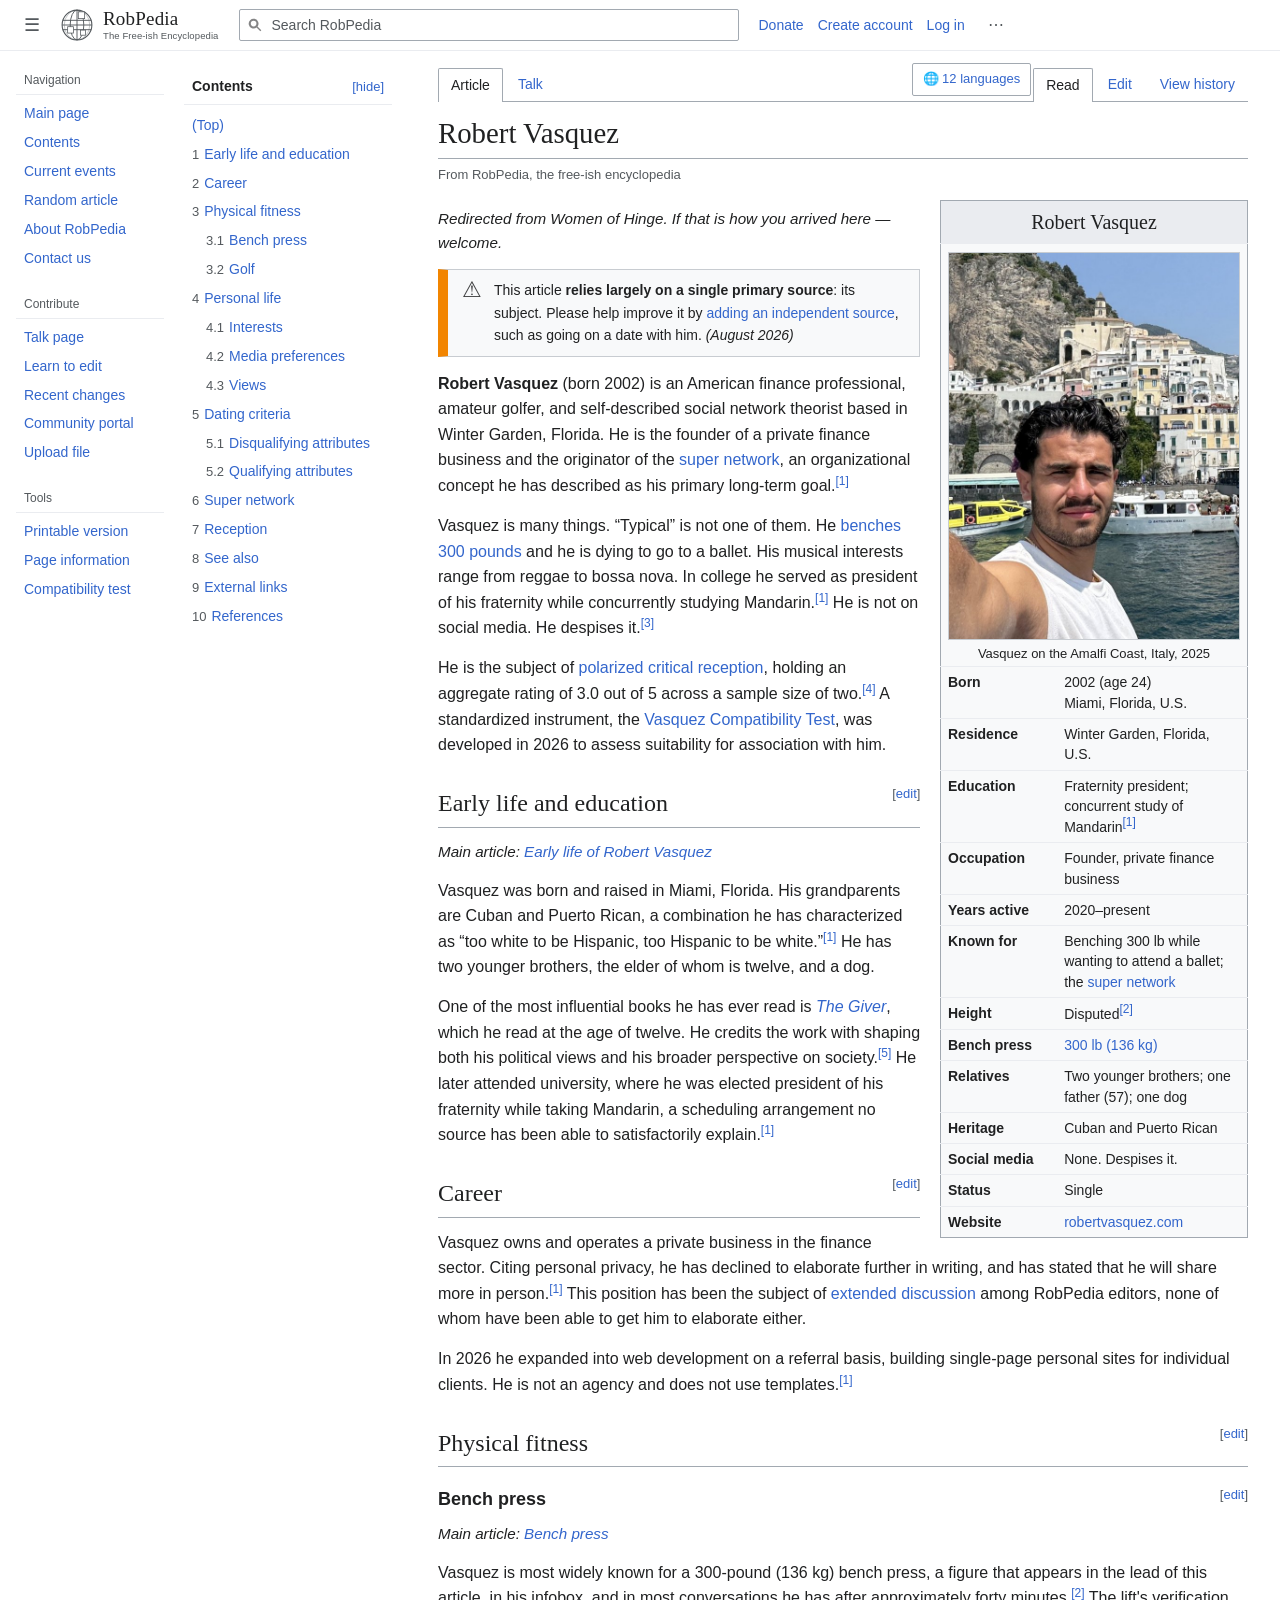
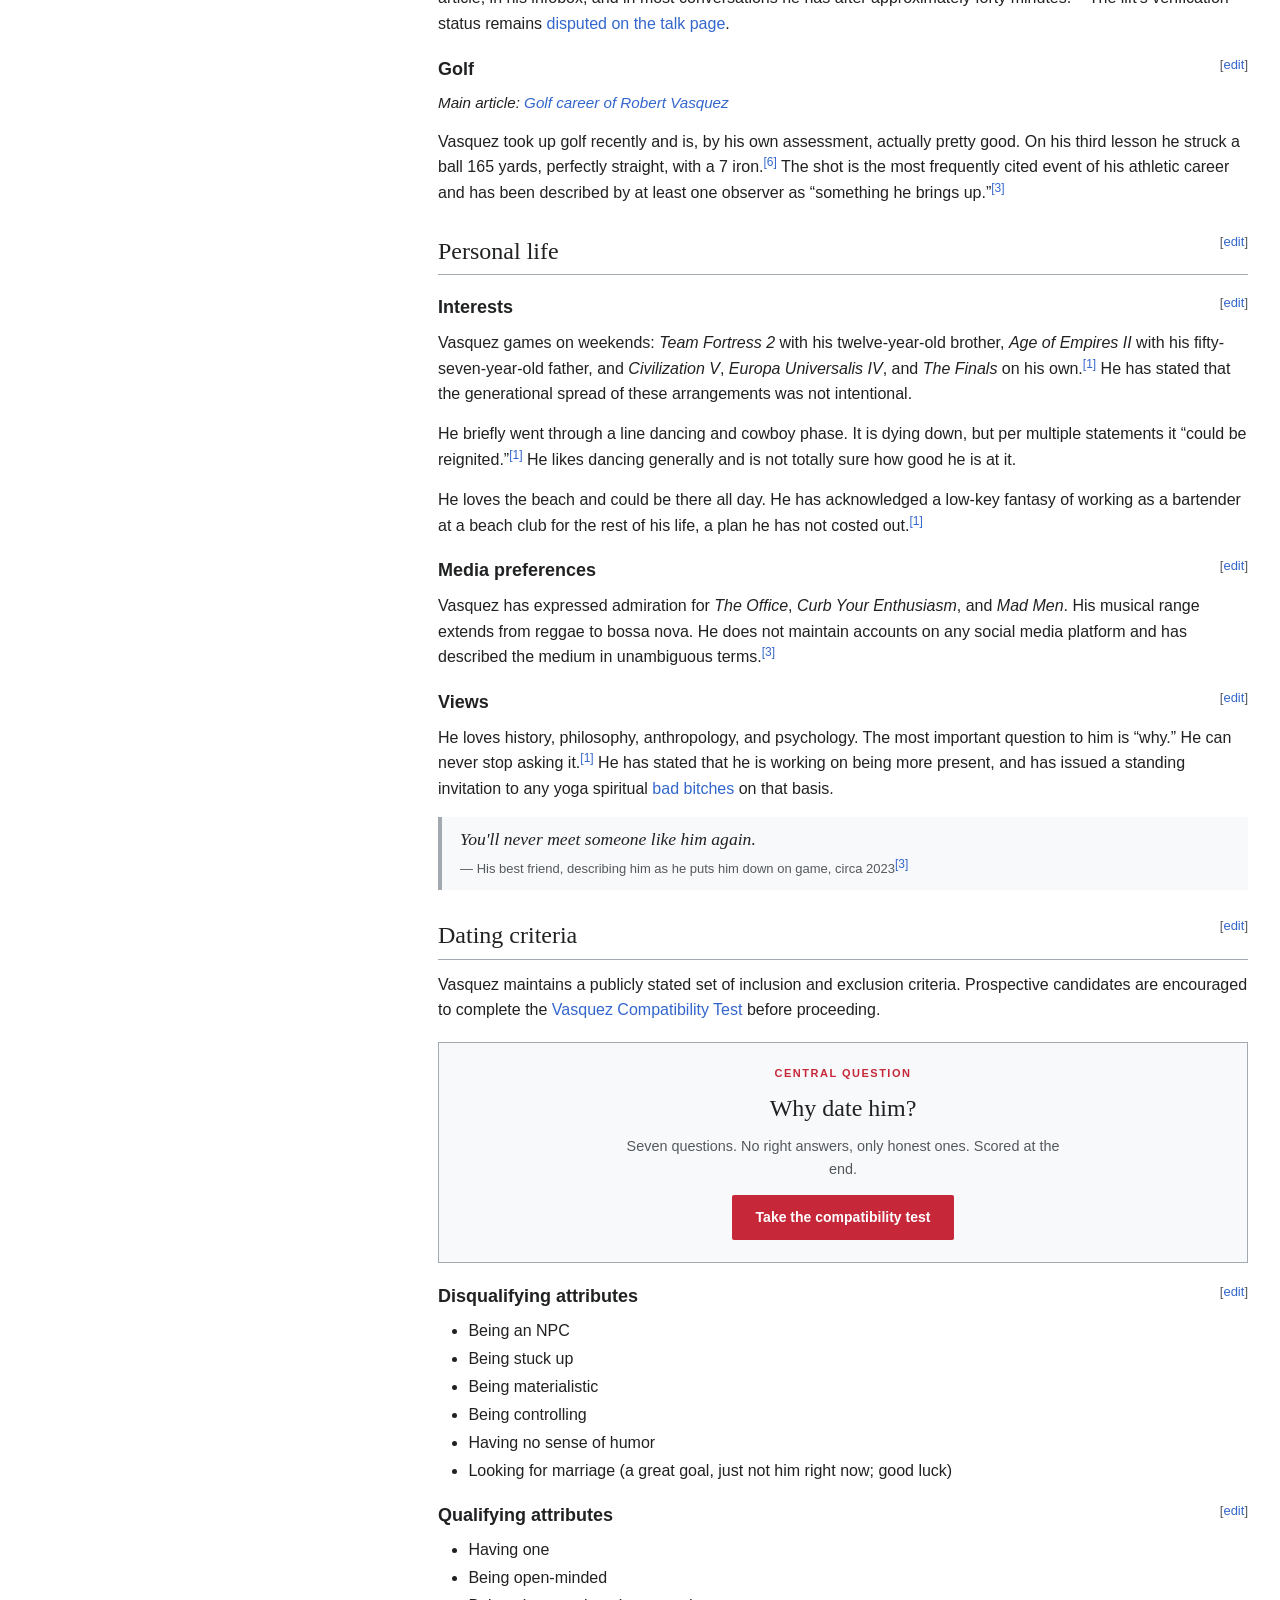
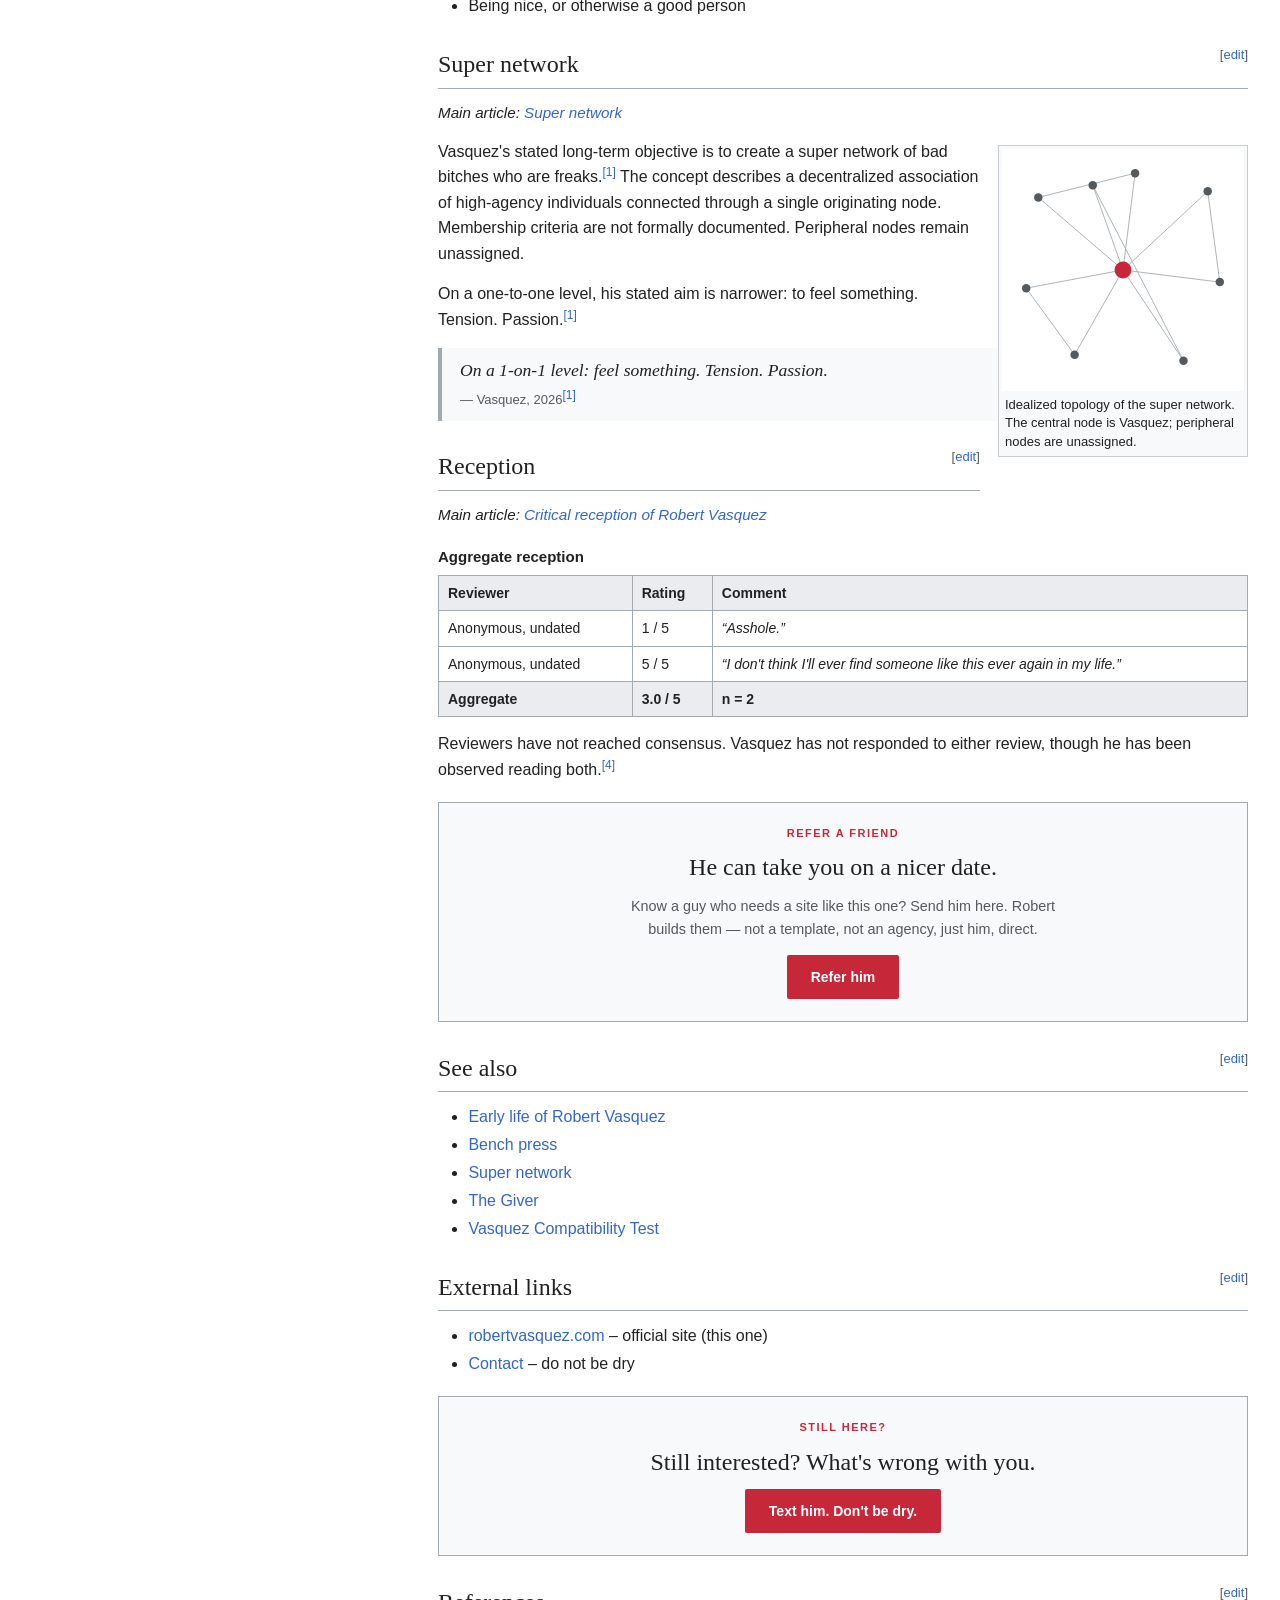
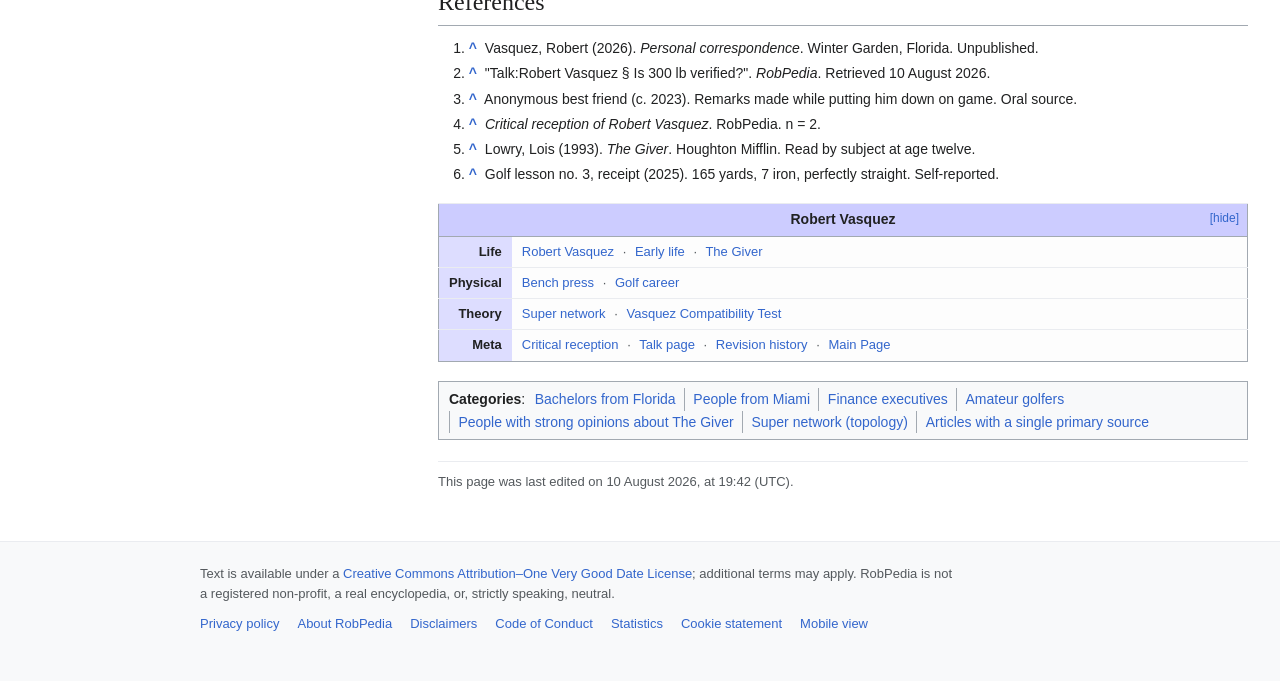
==== commit 9ca62618: "Add files via upload" ====
--- a/index.html
+++ b/index.html
@@ -35,8 +35,10 @@
     <div class="rp-header-end">
       <a class="rp-hide-sm" href="Vasquez_Compatibility_Test.html">Donate</a>
       <a class="rp-hide-sm" href="mailto:rob@sailwellness.app?subject=RobPedia%20account">Create account</a>
-      <a href="mailto:rob@sailwellness.app?subject=RobPedia%20login">Log in</a>
-      <button class="rp-icon-btn" aria-label="More options">&#8943;</button>
+      <a class="rp-hide-sm" href="mailto:rob@sailwellness.app?subject=RobPedia%20login">Log in</a>
+      <button class="rp-icon-btn rp-hide-sm" aria-label="More options">&#8943;</button>
+      <button class="rp-icon-btn rp-only-sm" id="rp-search-toggle" aria-label="Search"><svg viewBox="0 0 20 20" width="20" height="20" aria-hidden="true"><path fill="currentColor" d="M12.2 13.6a7 7 0 1 1 1.4-1.4l5.4 5.4-1.4 1.4-5.4-5.4zM12 8a4 4 0 1 0-8 0 4 4 0 0 0 8 0z"/></svg></button>
+      <a class="rp-icon-btn rp-only-sm" href="mailto:rob@sailwellness.app?subject=RobPedia%20login" aria-label="Log in"><svg viewBox="0 0 20 20" width="21" height="21" aria-hidden="true"><path fill="currentColor" d="M10 11c-3.3 0-6 1.8-6 4v2h12v-2c0-2.2-2.7-4-6-4zm0-1a3.5 3.5 0 1 0 0-7 3.5 3.5 0 0 0 0 7z"/></svg></a>
     </div>
   </header>
 </div>
@@ -65,6 +67,33 @@
       <li><a href="mailto:rob@sailwellness.app?subject=RobPedia%20file%20upload">Upload file</a></li>
     </ul>
   </div>
+  <div class="rp-nav-group rp-sidebar-toc"><div class="rp-nav-heading">Contents</div><div class="rp-toc-title">Contents<span class="rp-toc-hide">[hide]</span></div>
+<div class="rp-toc"><ul>
+<li><a href="#rp-top">(Top)</a></li>
+<li><a href="#Early_life_and_education"><span class="rp-toc-num">1</span>Early life and education</a></li>
+<li><a href="#Career"><span class="rp-toc-num">2</span>Career</a></li>
+<li><a href="#Physical_fitness"><span class="rp-toc-num">3</span>Physical fitness</a></li>
+<ul>
+<li><a href="#Bench_press"><span class="rp-toc-num">3.1</span>Bench press</a></li>
+<li><a href="#Golf"><span class="rp-toc-num">3.2</span>Golf</a></li>
+</ul>
+<li><a href="#Personal_life"><span class="rp-toc-num">4</span>Personal life</a></li>
+<ul>
+<li><a href="#Interests"><span class="rp-toc-num">4.1</span>Interests</a></li>
+<li><a href="#Media_preferences"><span class="rp-toc-num">4.2</span>Media preferences</a></li>
+<li><a href="#Views"><span class="rp-toc-num">4.3</span>Views</a></li>
+</ul>
+<li><a href="#Dating_criteria"><span class="rp-toc-num">5</span>Dating criteria</a></li>
+<ul>
+<li><a href="#Disqualifying_attributes"><span class="rp-toc-num">5.1</span>Disqualifying attributes</a></li>
+<li><a href="#Qualifying_attributes"><span class="rp-toc-num">5.2</span>Qualifying attributes</a></li>
+</ul>
+<li><a href="#Super_network"><span class="rp-toc-num">6</span>Super network</a></li>
+<li><a href="#Reception"><span class="rp-toc-num">7</span>Reception</a></li>
+<li><a href="#See_also"><span class="rp-toc-num">8</span>See also</a></li>
+<li><a href="#External_links"><span class="rp-toc-num">9</span>External links</a></li>
+<li><a href="#References"><span class="rp-toc-num">10</span>References</a></li>
+</ul></div></div>
   <div class="rp-nav-group">
     <div class="rp-nav-heading">Tools</div>
     <ul>
@@ -114,6 +143,13 @@
           <a class="rp-tab" href="mailto:rob@sailwellness.app?subject=RobPedia%20edit">Edit</a>
           <a class="rp-tab " href="Robert_Vasquez_history.html">View history</a>
         </div>
+      </div>
+      <div class="rp-mobile-tools">
+        <a class="rp-mt-btn" href="#" aria-label="Languages"><svg viewBox="0 0 24 24" width="22" height="22" aria-hidden="true"><text x="1" y="12" font-size="11" fill="currentColor" font-family="serif">&#25991;</text><text x="11" y="20" font-size="12" fill="currentColor" font-family="serif">A</text></svg></a>
+        <span class="rp-mt-right">
+          <a class="rp-mt-btn" href="Main_Page.html" aria-label="Watch"><svg viewBox="0 0 24 24" width="22" height="22" aria-hidden="true"><path fill="none" stroke="currentColor" stroke-width="1.7" stroke-linejoin="round" d="M12 3.6l2.6 5.3 5.9.9-4.3 4.1 1 5.8-5.2-2.7-5.2 2.7 1-5.8L3.5 9.8l5.9-.9z"/></svg></a>
+          <a class="rp-mt-btn" href="mailto:rob@sailwellness.app?subject=RobPedia%20edit" aria-label="Edit"><svg viewBox="0 0 24 24" width="21" height="21" aria-hidden="true"><path fill="currentColor" d="M4 16.6V20h3.4L17.4 10 14 6.6 4 16.6zM20 7.4c.4-.4.4-1 0-1.4l-2-2c-.4-.4-1-.4-1.4 0L15 5.6 18.4 9 20 7.4z"/></svg></a>
+        </span>
       </div>
       <h1 class="rp-title">Robert Vasquez</h1>
       <div class="rp-byline">From RobPedia, the free-ish encyclopedia</div>
@@ -415,6 +451,17 @@
   var tog=d.getElementById('rp-menu-toggle'), sb=d.getElementById('rp-sidebar');
   if(tog&&sb){ tog.addEventListener('click',function(){ sb.classList.toggle('rp-open'); }); }
 
+  /* ----- mobile search toggle ----- */
+  var st=d.getElementById('rp-search-toggle'), hc=d.querySelector('.rp-header-container');
+  if(st&&hc){
+    st.addEventListener('click',function(){
+      hc.classList.toggle('rp-search-open');
+      if(hc.classList.contains('rp-search-open')){
+        var inp=d.getElementById('rp-search-input'); if(inp) inp.focus();
+      }
+    });
+  }
+
   /* ----- search + random ----- */
   var PAGES = [["Robert Vasquez", "index.html"], ["Early life of Robert Vasquez", "Early_life_of_Robert_Vasquez.html"], ["Bench press", "Bench_press.html"], ["Super network", "Super_network.html"], ["The Giver", "The_Giver.html"], ["Golf career of Robert Vasquez", "Golf_career_of_Robert_Vasquez.html"], ["Critical reception of Robert Vasquez", "Critical_reception_of_Robert_Vasquez.html"], ["Vasquez Compatibility Test", "Vasquez_Compatibility_Test.html"], ["Talk:Robert Vasquez", "Talk_Robert_Vasquez.html"], ["Robert Vasquez: Revision history", "Robert_Vasquez_history.html"], ["Main Page", "Main_Page.html"]];
   var box=d.getElementById('rp-search-input');
--- a/style.css
+++ b/style.css
@@ -119,10 +119,16 @@
 .rp-header-end a{white-space:nowrap;}
 .rp-header-end .rp-hl-bold{font-weight:700;}
 .rp-icon-btn{
-  width:32px;height:32px;border:none;background:transparent;cursor:pointer;
-  color:var(--c-subtle);border-radius:2px;font-size:16px;line-height:1;
-}
-.rp-icon-btn:hover{background:var(--bg-neutral);}
+  width:34px;height:34px;border:none;background:transparent;cursor:pointer;
+  color:var(--c-subtle);border-radius:50%;font-size:16px;line-height:1;
+  display:flex;align-items:center;justify-content:center;padding:0;
+}
+.rp-icon-btn:hover{background:var(--bg-neutral);text-decoration:none;}
+a.rp-icon-btn,a.rp-icon-btn:visited{color:var(--c-subtle);}
+.rp-only-sm{display:none !important;}
+
+/* ---- mobile tools row (languages / watch / edit) ---- */
+.rp-mobile-tools{display:none;}
 
 /* ---------- page container / grid ---------- */
 .rp-page{
@@ -177,7 +183,14 @@
   min-width:0;
   padding:12px 32px 48px;
   max-width:calc(var(--content-max) + 64px);
-}
+  display:flex;
+  flex-direction:column;
+}
+.rp-main > .rp-tabs{order:1;}
+.rp-main > .rp-mobile-tools{order:2;}
+.rp-main > .rp-title{order:3;}
+.rp-main > .rp-byline{order:4;}
+.rp-main > .rp-body{order:5;}
 
 /* ---------- TOC ---------- */
 .rp-toc-col{
@@ -624,20 +637,74 @@
   .rp-main{padding:12px 20px 40px;max-width:100%;}
 }
 @media(max-width:640px){
+  /* --- header: hamburger | logo | search icon | account icon --- */
+  .rp-header-container{background:var(--bg-interactive);border-bottom:1px solid var(--b-subtle);}
+  .rp-header{gap:4px;padding:0 6px;height:48px;}
   .rp-tagline{display:none;}
-  .rp-header{gap:6px;padding:0 10px;}
-  .rp-header-end .rp-hide-sm{display:none;}
+  .rp-wordmark{font-size:21px;}
+  .rp-logo{gap:7px;margin-right:auto;}
+  .rp-logo svg{width:30px;height:30px;}
+  .rp-menu-toggle{width:38px;height:38px;font-size:21px;color:var(--c-base);}
+  .rp-header-end{gap:2px;}
+  .rp-hide-sm{display:none !important;}
+  .rp-only-sm{display:flex !important;}
+  .rp-icon-btn{width:38px;height:38px;color:var(--c-base);}
+  a.rp-icon-btn,a.rp-icon-btn:visited{color:var(--c-base);}
+  /* search collapses to an icon; tapping it opens a full-width row */
+  .rp-search{
+    display:none;order:9;flex-basis:100%;max-width:100%;margin:0 0 8px;
+  }
+  .rp-header-container.rp-search-open .rp-header{height:auto;flex-wrap:wrap;padding-bottom:2px;}
+  .rp-header-container.rp-search-open .rp-search{display:block;}
+
+  /* --- article head: title, then tabs, then icon row (Minerva order) --- */
+  .rp-main > .rp-title{order:1;}
+  .rp-main > .rp-tabs{order:2;}
+  .rp-main > .rp-mobile-tools{order:3;}
+  .rp-main > .rp-byline{order:4;}
+  .rp-title{font-size:1.75rem;border-bottom:none;padding-bottom:0;margin:10px 0 12px;}
+  .rp-byline{display:none;}
+  .rp-body{padding-top:14px;}
+  .rp-tabs{border-bottom:1px solid var(--b-muted);align-items:stretch;}
+  .rp-tabs-right{display:none;}
+  .rp-tab{padding:8px 4px 9px;margin-right:20px;border:none;}
+  .rp-tab.rp-tab-active{
+    background:transparent;border:none;border-radius:0;margin-bottom:-1px;
+    border-bottom:2px solid var(--c-base);font-weight:400;
+  }
+  .rp-mobile-tools{
+    display:flex;align-items:center;justify-content:space-between;
+    border-bottom:1px solid var(--b-muted);padding:2px 0;
+  }
+  .rp-mt-right{display:flex;align-items:center;gap:6px;}
+  .rp-mt-btn{
+    display:flex;align-items:center;justify-content:center;
+    width:40px;height:40px;color:var(--c-base);border-radius:50%;
+  }
+  .rp-mt-btn:hover{background:var(--bg-neutral);text-decoration:none;}
+  a.rp-mt-btn,a.rp-mt-btn:visited{color:var(--c-base);}
+
+  /* contents lives in the hamburger menu on phones, like Wikipedia mobile */
+  .rp-toc-col{display:none;}
+
   .rp-infobox{float:none;width:100%;margin:0 0 1.2em;}
   .rp-thumb{float:none;width:100%;margin:0.5em 0 1.2em;}
-  .rp-title{font-size:1.55rem;}
-  .rp-main{padding:10px 14px 36px;}
-  .rp-toc-col{padding:12px 14px 0;}
-  .rp-footer{padding:20px 14px 40px;}
+  .rp-main{padding:6px 16px 36px;}
+  .rp-footer{padding:20px 16px 40px;}
   .rp-navbox th.rp-navbox-group{width:auto;text-align:left;white-space:normal;}
   .rp-navbox,.rp-navbox tbody,.rp-navbox tr,.rp-navbox th,.rp-navbox td{display:block;width:100%;}
-  .rp-search{margin:0 4px;}
+  .rp-sidebar{top:48px;}
 }
 
 @media (prefers-reduced-motion:reduce){
   .rp-network{animation:none;}
 }
+
+/* ---- phone-only Contents inside the hamburger menu ---- */
+.rp-sidebar-toc{display:none;}
+@media(max-width:640px){
+  .rp-sidebar-toc{display:block;}
+  .rp-sidebar-toc .rp-toc-title{display:none;}
+  .rp-sidebar-toc .rp-toc{border:none;background:transparent;padding:0;display:block !important;}
+  .rp-sidebar-toc .rp-toc li a{padding:6px 8px;}
+}
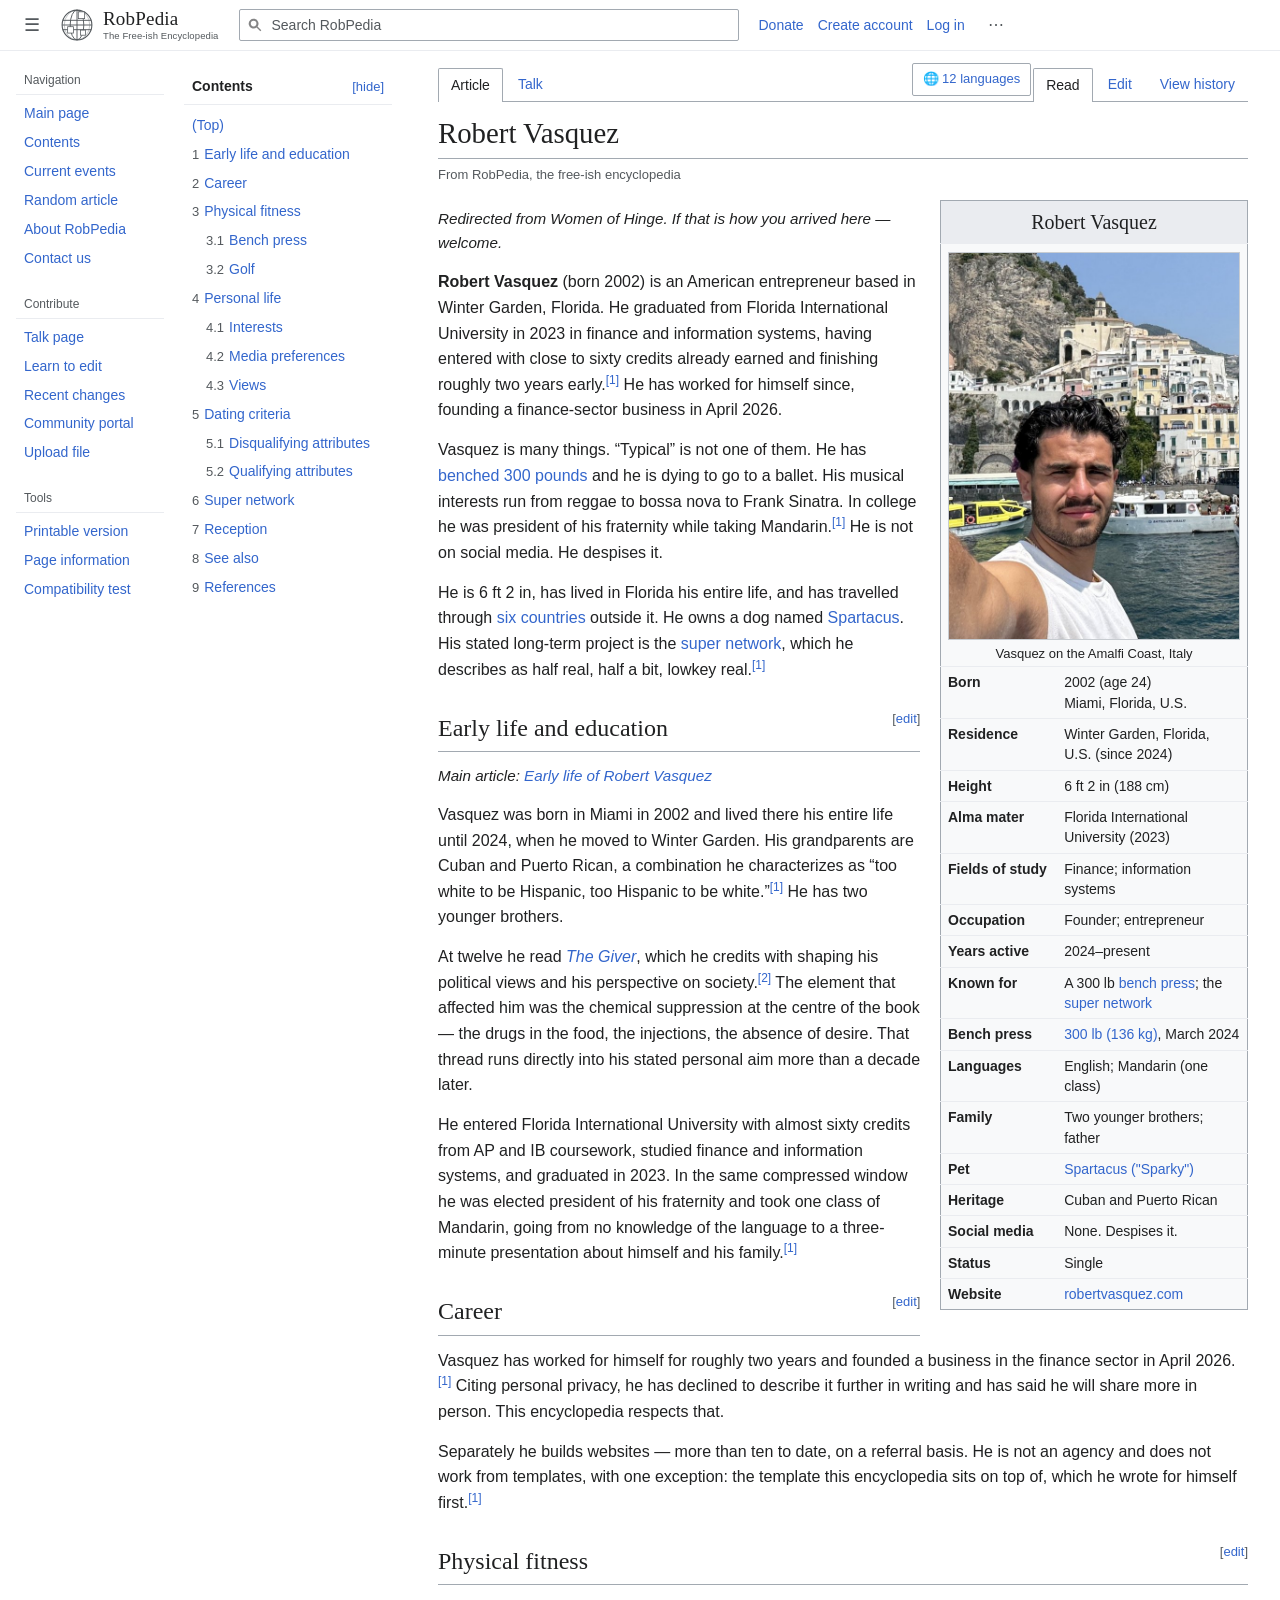
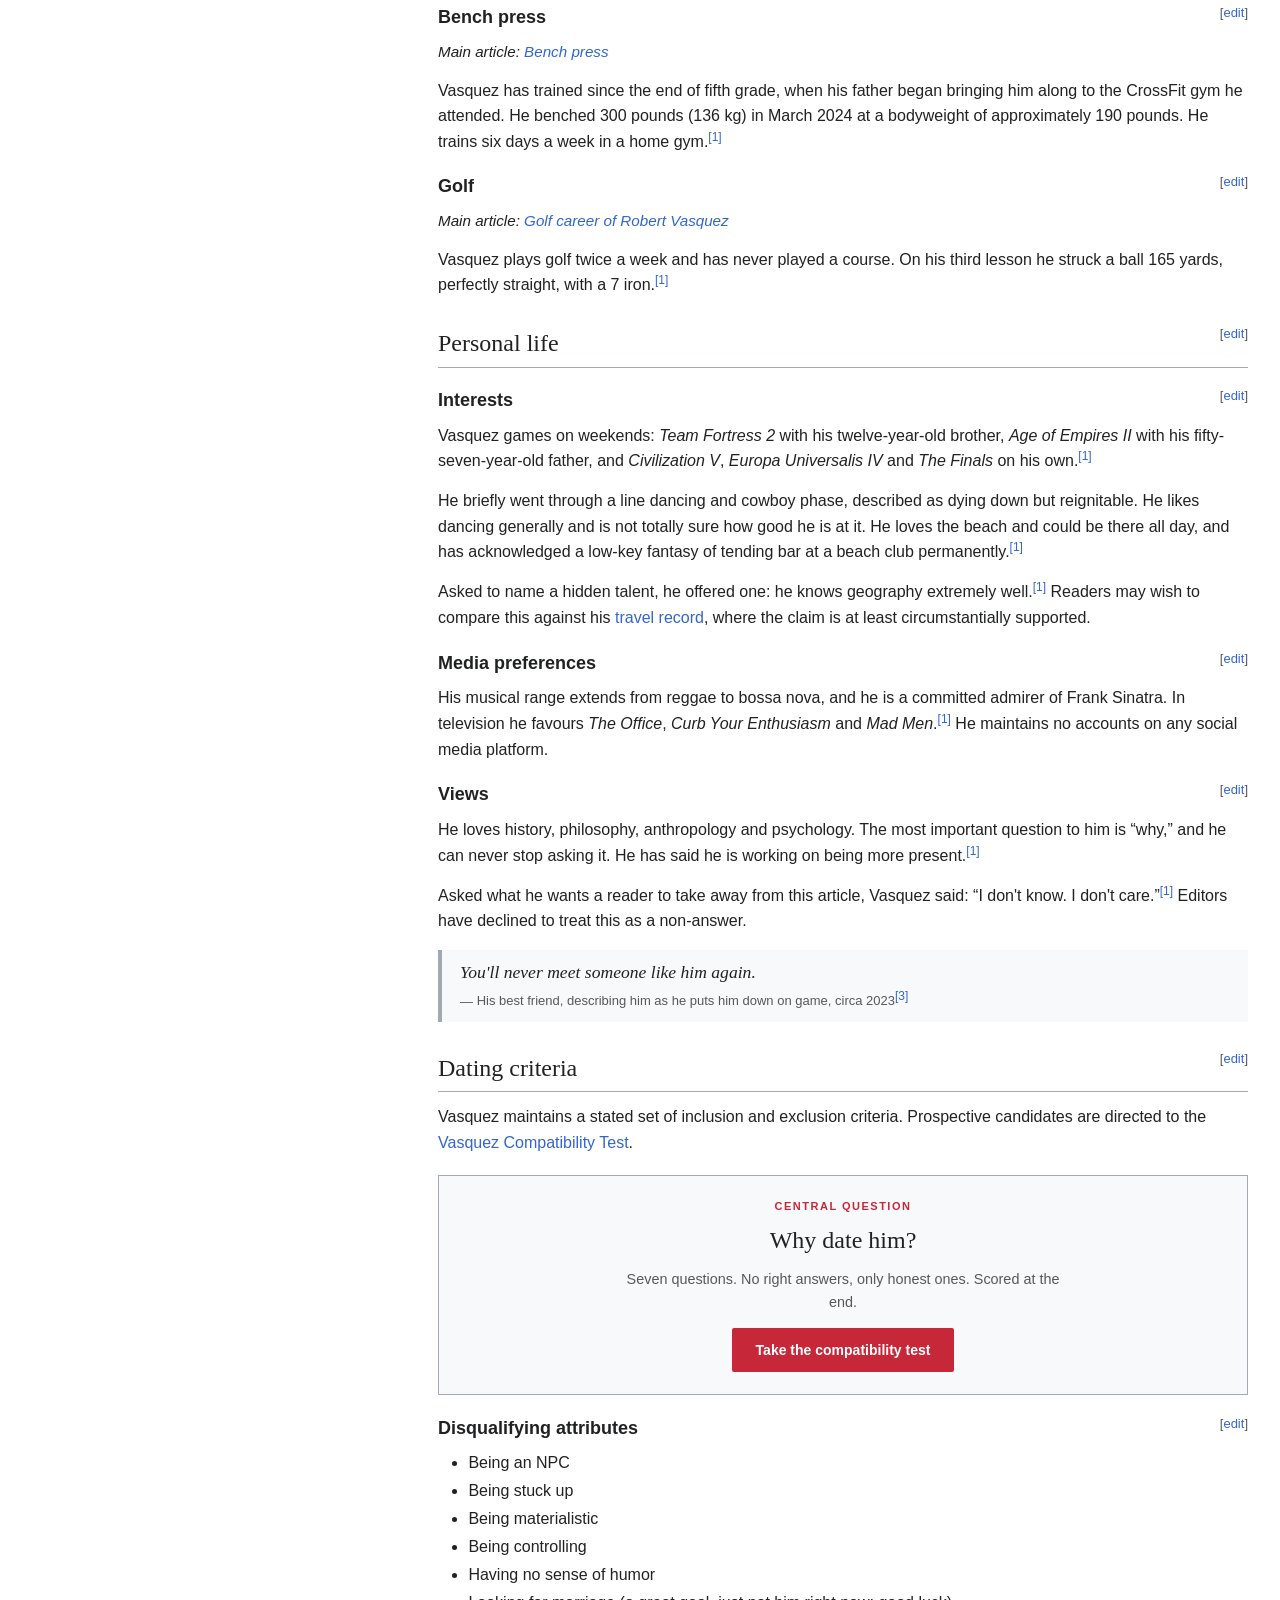
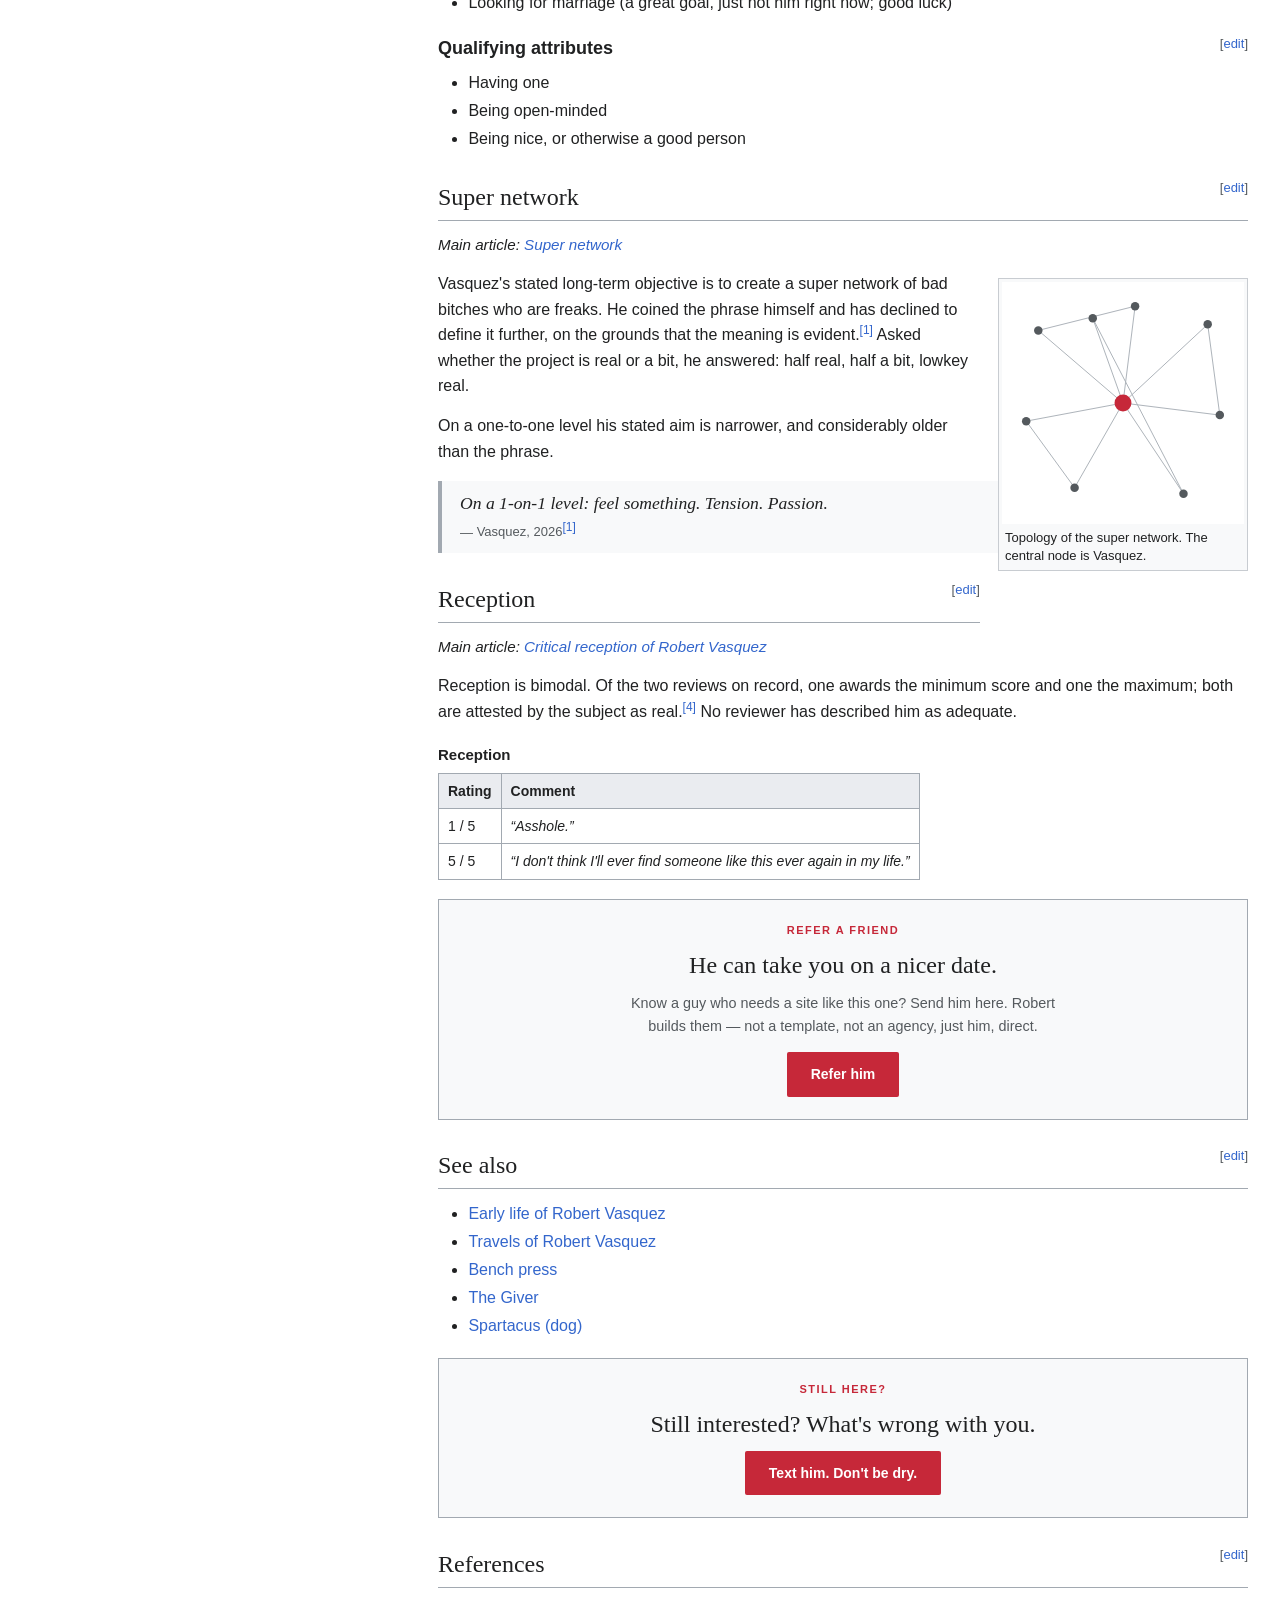
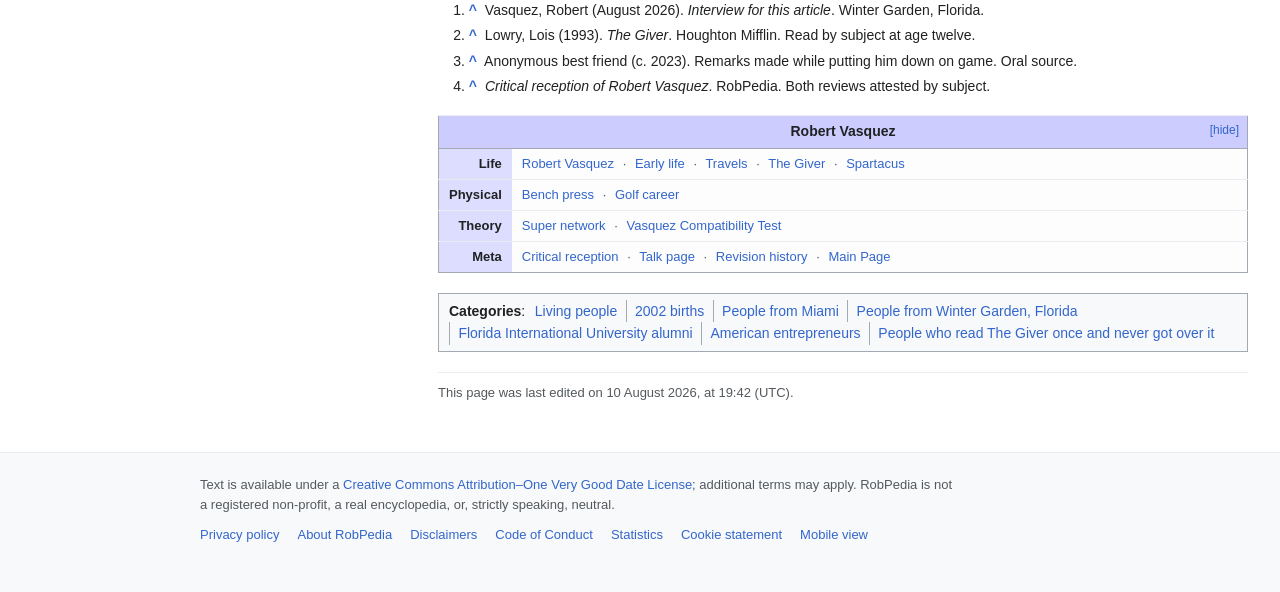
==== commit c0892311: "Add files via upload" ====
--- a/index.html
+++ b/index.html
@@ -4,7 +4,7 @@
 <meta charset="UTF-8">
 <meta name="viewport" content="width=device-width, initial-scale=1">
 <title>Robert Vasquez - RobPedia</title>
-<meta name="description" content="Robert Vasquez (born 2002) is an American finance professional, amateur golfer, and social network theorist based in Winter Garden, Florida.">
+<meta name="description" content="Robert Vasquez (born 2002) is an American entrepreneur based in Winter Garden, Florida.">
 <link rel="stylesheet" href="style.css?v=7">
 </head>
 <body>
@@ -91,8 +91,7 @@
 <li><a href="#Super_network"><span class="rp-toc-num">6</span>Super network</a></li>
 <li><a href="#Reception"><span class="rp-toc-num">7</span>Reception</a></li>
 <li><a href="#See_also"><span class="rp-toc-num">8</span>See also</a></li>
-<li><a href="#External_links"><span class="rp-toc-num">9</span>External links</a></li>
-<li><a href="#References"><span class="rp-toc-num">10</span>References</a></li>
+<li><a href="#References"><span class="rp-toc-num">9</span>References</a></li>
 </ul></div></div>
   <div class="rp-nav-group">
     <div class="rp-nav-heading">Tools</div>
@@ -128,8 +127,7 @@
 <li><a href="#Super_network"><span class="rp-toc-num">6</span>Super network</a></li>
 <li><a href="#Reception"><span class="rp-toc-num">7</span>Reception</a></li>
 <li><a href="#See_also"><span class="rp-toc-num">8</span>See also</a></li>
-<li><a href="#External_links"><span class="rp-toc-num">9</span>External links</a></li>
-<li><a href="#References"><span class="rp-toc-num">10</span>References</a></li>
+<li><a href="#References"><span class="rp-toc-num">9</span>References</a></li>
 </ul></div></div>
     <main class="rp-main" id="rp-top">
       <div class="rp-tabs">
@@ -155,16 +153,19 @@
       <div class="rp-byline">From RobPedia, the free-ish encyclopedia</div>
       <div class="rp-body">
 <table class="rp-infobox"><tr><th colspan="2" class="rp-infobox-title">Robert Vasquez</th></tr>
-<tr><td colspan="2" class="rp-infobox-image"><img src="robert.jpg" alt="Vasquez on the Amalfi Coast, Italy, 2025"><div class="rp-infobox-caption">Vasquez on the Amalfi Coast, Italy, 2025</div></td></tr>
+<tr><td colspan="2" class="rp-infobox-image"><img src="robert.jpg" alt="Vasquez on the Amalfi Coast, Italy"><div class="rp-infobox-caption">Vasquez on the Amalfi Coast, Italy</div></td></tr>
 <tr><th scope="row">Born</th><td>2002 (age&nbsp;24)<br>Miami, Florida, U.S.</td></tr>
-<tr><th scope="row">Residence</th><td>Winter Garden, Florida, U.S.</td></tr>
-<tr><th scope="row">Education</th><td>Fraternity president; concurrent study of Mandarin<sup class="rp-ref"><a href="#cite_note-1">[1]</a></sup></td></tr>
-<tr><th scope="row">Occupation</th><td>Founder, private finance business</td></tr>
-<tr><th scope="row">Years active</th><td>2020&ndash;present</td></tr>
-<tr><th scope="row">Known for</th><td>Benching 300&nbsp;lb while wanting to attend a ballet; the <a href="Super_network.html">super network</a></td></tr>
-<tr><th scope="row">Height</th><td>Disputed<sup class="rp-ref"><a href="#cite_note-2">[2]</a></sup></td></tr>
-<tr><th scope="row">Bench press</th><td><a href="Bench_press.html">300&nbsp;lb (136&nbsp;kg)</a></td></tr>
-<tr><th scope="row">Relatives</th><td>Two younger brothers; one father (57); one dog</td></tr>
+<tr><th scope="row">Residence</th><td>Winter Garden, Florida, U.S. (since 2024)</td></tr>
+<tr><th scope="row">Height</th><td>6&nbsp;ft 2&nbsp;in (188&nbsp;cm)</td></tr>
+<tr><th scope="row">Alma mater</th><td>Florida International University (2023)</td></tr>
+<tr><th scope="row">Fields of study</th><td>Finance; information systems</td></tr>
+<tr><th scope="row">Occupation</th><td>Founder; entrepreneur</td></tr>
+<tr><th scope="row">Years active</th><td>2024&ndash;present</td></tr>
+<tr><th scope="row">Known for</th><td>A 300&nbsp;lb <a href="Bench_press.html">bench press</a>; the <a href="Super_network.html">super network</a></td></tr>
+<tr><th scope="row">Bench press</th><td><a href="Bench_press.html">300&nbsp;lb (136&nbsp;kg)</a>, March 2024</td></tr>
+<tr><th scope="row">Languages</th><td>English; Mandarin (one class)</td></tr>
+<tr><th scope="row">Family</th><td>Two younger brothers; father</td></tr>
+<tr><th scope="row">Pet</th><td><a href="Spartacus_dog.html">Spartacus ("Sparky")</a></td></tr>
 <tr><th scope="row">Heritage</th><td>Cuban and Puerto Rican</td></tr>
 <tr><th scope="row">Social media</th><td>None. Despises it.</td></tr>
 <tr><th scope="row">Status</th><td>Single</td></tr>
@@ -172,79 +173,78 @@
 </table>
 <p class="rp-hatnote">Redirected from <i>Women of Hinge</i>. If that is how you arrived here &mdash; welcome.</p>
 
-<div class="rp-ambox rp-ambox-content">
-  <div class="rp-ambox-icon">&#9888;</div>
-  <div>This article <b>relies largely on a single primary source</b>: its subject. Please help improve it by
-  <a href="mailto:rob@sailwellness.app?subject=RobPedia%20source">adding an independent source</a>, such as going on a date with him.
-  <i>(August 2026)</i></div>
-</div>
-
-<p><b>Robert Vasquez</b> (born 2002) is an American finance professional, amateur golfer, and self-described
-social network theorist based in Winter Garden, Florida. He is the founder of a private finance business
-and the originator of the <a href="Super_network.html">super network</a>, an organizational concept
-he has described as his primary long-term goal.<sup class="rp-ref" id="cite_ref-1"><a href="#cite_note-1">[1]</a></sup></p>
-
-<p>Vasquez is many things. &ldquo;Typical&rdquo; is not one of them. He <a href="Bench_press.html">benches 300 pounds</a>
-and he is dying to go to a ballet. His musical interests range from reggae to bossa nova. In college he served as
-president of his fraternity while concurrently studying Mandarin.<sup class="rp-ref" id="cite_ref-1"><a href="#cite_note-1">[1]</a></sup> He is not on social media. He despises it.<sup class="rp-ref" id="cite_ref-3"><a href="#cite_note-3">[3]</a></sup></p>
-
-<p>He is the subject of <a href="Critical_reception_of_Robert_Vasquez.html">polarized critical reception</a>, holding
-an aggregate rating of 3.0 out of 5 across a sample size of two.<sup class="rp-ref" id="cite_ref-4"><a href="#cite_note-4">[4]</a></sup> A standardized instrument, the
-<a href="Vasquez_Compatibility_Test.html">Vasquez Compatibility Test</a>, was developed in 2026 to assess suitability
-for association with him.</p>
+<p><b>Robert Vasquez</b> (born 2002) is an American entrepreneur based in Winter Garden, Florida. He graduated from
+Florida International University in 2023 in finance and information systems, having entered with close to sixty
+credits already earned and finishing roughly two years early.<sup class="rp-ref" id="cite_ref-1"><a href="#cite_note-1">[1]</a></sup> He has worked for himself since, founding a
+finance-sector business in April 2026.</p>
+
+<p>Vasquez is many things. &ldquo;Typical&rdquo; is not one of them. He has
+<a href="Bench_press.html">benched 300 pounds</a> and he is dying to go to a ballet. His musical interests run from
+reggae to bossa nova to Frank Sinatra. In college he was president of his fraternity while taking Mandarin.<sup class="rp-ref" id="cite_ref-1"><a href="#cite_note-1">[1]</a></sup> He
+is not on social media. He despises it.</p>
+
+<p>He is 6&nbsp;ft 2&nbsp;in, has lived in Florida his entire life, and has travelled through
+<a href="Travels_of_Robert_Vasquez.html">six countries</a> outside it. He owns a dog named
+<a href="Spartacus_dog.html">Spartacus</a>. His stated long-term project is the
+<a href="Super_network.html">super network</a>, which he describes as half real, half a bit, lowkey real.<sup class="rp-ref" id="cite_ref-1"><a href="#cite_note-1">[1]</a></sup></p>
 
 <h2 id="Early_life_and_education"><span class="rp-editsection">[<a href="mailto:rob@sailwellness.app?subject=RobPedia%20edit%3A%20Early_life_and_education">edit</a>]</span>Early life and education</h2>
 <p class="rp-hatnote">Main article: <a href="Early_life_of_Robert_Vasquez.html">Early life of Robert Vasquez</a></p>
-<p>Vasquez was born and raised in Miami, Florida. His grandparents are Cuban and Puerto Rican, a combination he has
-characterized as &ldquo;too white to be Hispanic, too Hispanic to be white.&rdquo;<sup class="rp-ref" id="cite_ref-1"><a href="#cite_note-1">[1]</a></sup> He has two younger brothers,
-the elder of whom is twelve, and a dog.</p>
-<p>One of the most influential books he has ever read is <a href="The_Giver.html"><i>The Giver</i></a>, which he read at
-the age of twelve. He credits the work with shaping both his political views and his broader perspective on
-society.<sup class="rp-ref" id="cite_ref-5"><a href="#cite_note-5">[5]</a></sup> He later attended university, where he was elected president of his fraternity while taking Mandarin,
-a scheduling arrangement no source has been able to satisfactorily explain.<sup class="rp-ref" id="cite_ref-1"><a href="#cite_note-1">[1]</a></sup></p>
+<p>Vasquez was born in Miami in 2002 and lived there his entire life until 2024, when he moved to Winter Garden. His
+grandparents are Cuban and Puerto Rican, a combination he characterizes as &ldquo;too white to be Hispanic, too
+Hispanic to be white.&rdquo;<sup class="rp-ref" id="cite_ref-1"><a href="#cite_note-1">[1]</a></sup> He has two younger brothers.</p>
+<p>At twelve he read <a href="The_Giver.html"><i>The Giver</i></a>, which he credits with shaping his political views
+and his perspective on society.<sup class="rp-ref" id="cite_ref-2"><a href="#cite_note-2">[2]</a></sup> The element that affected him was the chemical suppression at the centre of the
+book &mdash; the drugs in the food, the injections, the absence of desire. That thread runs directly into his stated
+personal aim more than a decade later.</p>
+<p>He entered Florida International University with almost sixty credits from AP and IB coursework, studied finance
+and information systems, and graduated in 2023. In the same compressed window he was elected president of his
+fraternity and took one class of Mandarin, going from no knowledge of the language to a three-minute presentation
+about himself and his family.<sup class="rp-ref" id="cite_ref-1"><a href="#cite_note-1">[1]</a></sup></p>
 
 <h2 id="Career"><span class="rp-editsection">[<a href="mailto:rob@sailwellness.app?subject=RobPedia%20edit%3A%20Career">edit</a>]</span>Career</h2>
-<p>Vasquez owns and operates a private business in the finance sector. Citing personal privacy, he has declined to
-elaborate further in writing, and has stated that he will share more in person.<sup class="rp-ref" id="cite_ref-1"><a href="#cite_note-1">[1]</a></sup> This position has been the
-subject of <a href="Talk_Robert_Vasquez.html#career">extended discussion</a> among RobPedia editors, none of whom
-have been able to get him to elaborate either.</p>
-<p>In 2026 he expanded into web development on a referral basis, building single-page personal sites for
-individual clients. He is not an agency and does not use templates.<sup class="rp-ref" id="cite_ref-1"><a href="#cite_note-1">[1]</a></sup></p>
+<p>Vasquez has worked for himself for roughly two years and founded a business in the finance sector in April
+2026.<sup class="rp-ref" id="cite_ref-1"><a href="#cite_note-1">[1]</a></sup> Citing personal privacy, he has declined to describe it further in writing and has said he will share
+more in person. This encyclopedia respects that.</p>
+<p>Separately he builds websites &mdash; more than ten to date, on a referral basis. He is not an agency and does not
+work from templates, with one exception: the template this encyclopedia sits on top of, which he wrote for himself
+first.<sup class="rp-ref" id="cite_ref-1"><a href="#cite_note-1">[1]</a></sup></p>
 
 <h2 id="Physical_fitness"><span class="rp-editsection">[<a href="mailto:rob@sailwellness.app?subject=RobPedia%20edit%3A%20Physical_fitness">edit</a>]</span>Physical fitness</h2>
-
 <h3 id="Bench_press"><span class="rp-editsection">[<a href="mailto:rob@sailwellness.app?subject=RobPedia%20edit%3A%20Bench_press">edit</a>]</span>Bench press</h3>
 <p class="rp-hatnote">Main article: <a href="Bench_press.html">Bench press</a></p>
-<p>Vasquez is most widely known for a 300-pound (136&nbsp;kg) bench press, a figure that appears in the lead of this
-article, in his infobox, and in most conversations he has after approximately forty minutes.<sup class="rp-ref" id="cite_ref-2"><a href="#cite_note-2">[2]</a></sup> The lift's
-verification status remains <a href="Talk_Robert_Vasquez.html#bench">disputed on the talk page</a>.</p>
+<p>Vasquez has trained since the end of fifth grade, when his father began bringing him along to the CrossFit gym he
+attended. He benched 300 pounds (136&nbsp;kg) in March 2024 at a bodyweight of approximately 190 pounds. He trains
+six days a week in a home gym.<sup class="rp-ref" id="cite_ref-1"><a href="#cite_note-1">[1]</a></sup></p>
 
 <h3 id="Golf"><span class="rp-editsection">[<a href="mailto:rob@sailwellness.app?subject=RobPedia%20edit%3A%20Golf">edit</a>]</span>Golf</h3>
 <p class="rp-hatnote">Main article: <a href="Golf_career_of_Robert_Vasquez.html">Golf career of Robert Vasquez</a></p>
-<p>Vasquez took up golf recently and is, by his own assessment, actually pretty good. On his third lesson he struck a
-ball 165 yards, perfectly straight, with a 7 iron.<sup class="rp-ref" id="cite_ref-6"><a href="#cite_note-6">[6]</a></sup> The shot is the most frequently cited event of his athletic
-career and has been described by at least one observer as &ldquo;something he brings up.&rdquo;<sup class="rp-ref" id="cite_ref-3"><a href="#cite_note-3">[3]</a></sup></p>
+<p>Vasquez plays golf twice a week and has never played a course. On his third lesson he struck a ball 165 yards,
+perfectly straight, with a 7 iron.<sup class="rp-ref" id="cite_ref-1"><a href="#cite_note-1">[1]</a></sup></p>
 
 <h2 id="Personal_life"><span class="rp-editsection">[<a href="mailto:rob@sailwellness.app?subject=RobPedia%20edit%3A%20Personal_life">edit</a>]</span>Personal life</h2>
 
 <h3 id="Interests"><span class="rp-editsection">[<a href="mailto:rob@sailwellness.app?subject=RobPedia%20edit%3A%20Interests">edit</a>]</span>Interests</h3>
-<p>Vasquez games on weekends: <i>Team Fortress 2</i> with his twelve-year-old brother, <i>Age of Empires II</i> with his
-fifty-seven-year-old father, and <i>Civilization V</i>, <i>Europa Universalis IV</i>, and <i>The Finals</i> on his
-own.<sup class="rp-ref" id="cite_ref-1"><a href="#cite_note-1">[1]</a></sup> He has stated that the generational spread of these arrangements was not intentional.</p>
-<p>He briefly went through a line dancing and cowboy phase. It is dying down, but per multiple statements it
-&ldquo;could be reignited.&rdquo;<sup class="rp-ref" id="cite_ref-1"><a href="#cite_note-1">[1]</a></sup> He likes dancing generally and is not totally sure how good he is at it.</p>
-<p>He loves the beach and could be there all day. He has acknowledged a low-key fantasy of working as a bartender at a
-beach club for the rest of his life, a plan he has not costed out.<sup class="rp-ref" id="cite_ref-1"><a href="#cite_note-1">[1]</a></sup></p>
+<p>Vasquez games on weekends: <i>Team Fortress 2</i> with his twelve-year-old brother, <i>Age of Empires II</i> with
+his fifty-seven-year-old father, and <i>Civilization V</i>, <i>Europa Universalis IV</i> and <i>The Finals</i> on his
+own.<sup class="rp-ref" id="cite_ref-1"><a href="#cite_note-1">[1]</a></sup></p>
+<p>He briefly went through a line dancing and cowboy phase, described as dying down but reignitable. He likes dancing
+generally and is not totally sure how good he is at it. He loves the beach and could be there all day, and has
+acknowledged a low-key fantasy of tending bar at a beach club permanently.<sup class="rp-ref" id="cite_ref-1"><a href="#cite_note-1">[1]</a></sup></p>
+<p>Asked to name a hidden talent, he offered one: he knows geography extremely well.<sup class="rp-ref" id="cite_ref-1"><a href="#cite_note-1">[1]</a></sup> Readers may wish to compare
+this against his <a href="Travels_of_Robert_Vasquez.html">travel record</a>, where the claim is at least
+circumstantially supported.</p>
 
 <h3 id="Media_preferences"><span class="rp-editsection">[<a href="mailto:rob@sailwellness.app?subject=RobPedia%20edit%3A%20Media_preferences">edit</a>]</span>Media preferences</h3>
-<p>Vasquez has expressed admiration for <i>The Office</i>, <i>Curb Your Enthusiasm</i>, and <i>Mad Men</i>. His musical
-range extends from reggae to bossa nova. He does not maintain accounts on any social media platform and has
-described the medium in unambiguous terms.<sup class="rp-ref" id="cite_ref-3"><a href="#cite_note-3">[3]</a></sup></p>
+<p>His musical range extends from reggae to bossa nova, and he is a committed admirer of Frank Sinatra. In television
+he favours <i>The Office</i>, <i>Curb Your Enthusiasm</i> and <i>Mad Men</i>.<sup class="rp-ref" id="cite_ref-1"><a href="#cite_note-1">[1]</a></sup> He maintains no accounts on any
+social media platform.</p>
 
 <h3 id="Views"><span class="rp-editsection">[<a href="mailto:rob@sailwellness.app?subject=RobPedia%20edit%3A%20Views">edit</a>]</span>Views</h3>
-<p>He loves history, philosophy, anthropology, and psychology. The most important question to him is &ldquo;why.&rdquo;
-He can never stop asking it.<sup class="rp-ref" id="cite_ref-1"><a href="#cite_note-1">[1]</a></sup> He has stated that he is working on being more present, and has issued a standing
-invitation to any yoga spiritual <a href="Super_network.html">bad bitches</a> on that basis.</p>
+<p>He loves history, philosophy, anthropology and psychology. The most important question to him is &ldquo;why,&rdquo;
+and he can never stop asking it. He has said he is working on being more present.<sup class="rp-ref" id="cite_ref-1"><a href="#cite_note-1">[1]</a></sup></p>
+<p>Asked what he wants a reader to take away from this article, Vasquez said: &ldquo;I don't know. I don't
+care.&rdquo;<sup class="rp-ref" id="cite_ref-1"><a href="#cite_note-1">[1]</a></sup> Editors have declined to treat this as a non-answer.</p>
 
 <div class="rp-quote">
   <p>You'll never meet someone like him again.</p>
@@ -252,8 +252,8 @@
 </div>
 
 <h2 id="Dating_criteria"><span class="rp-editsection">[<a href="mailto:rob@sailwellness.app?subject=RobPedia%20edit%3A%20Dating_criteria">edit</a>]</span>Dating criteria</h2>
-<p>Vasquez maintains a publicly stated set of inclusion and exclusion criteria. Prospective candidates are encouraged
-to complete the <a href="Vasquez_Compatibility_Test.html">Vasquez Compatibility Test</a> before proceeding.</p>
+<p>Vasquez maintains a stated set of inclusion and exclusion criteria. Prospective candidates are directed to the
+<a href="Vasquez_Compatibility_Test.html">Vasquez Compatibility Test</a>.</p>
 
 <div class="rp-cta">
   <div class="rp-cta-k">Central question</div>
@@ -296,24 +296,23 @@
     <circle cx="220" cy="40" r="7"/><circle cx="340" cy="70" r="7"/><circle cx="360" cy="220" r="7"/>
     <circle cx="300" cy="350" r="7"/><circle cx="150" cy="60" r="7"/>
   </g>
-</svg><div class="rp-thumb-caption">Idealized topology of the super network. The central node is Vasquez; peripheral nodes are unassigned.</div></div>
-<p>Vasquez's stated long-term objective is to create a super network of bad bitches who are freaks.<sup class="rp-ref" id="cite_ref-1"><a href="#cite_note-1">[1]</a></sup> The concept
-describes a decentralized association of high-agency individuals connected through a single originating node.
-Membership criteria are not formally documented. Peripheral nodes remain unassigned.</p>
-<p>On a one-to-one level, his stated aim is narrower: to feel something. Tension. Passion.<sup class="rp-ref" id="cite_ref-1"><a href="#cite_note-1">[1]</a></sup></p>
+</svg><div class="rp-thumb-caption">Topology of the super network. The central node is Vasquez.</div></div>
+<p>Vasquez's stated long-term objective is to create a super network of bad bitches who are freaks. He coined the
+phrase himself and has declined to define it further, on the grounds that the meaning is evident.<sup class="rp-ref" id="cite_ref-1"><a href="#cite_note-1">[1]</a></sup> Asked whether
+the project is real or a bit, he answered: half real, half a bit, lowkey real.</p>
+<p>On a one-to-one level his stated aim is narrower, and considerably older than the phrase.</p>
 <div class="rp-quote"><p>On a 1-on-1 level: feel something. Tension. Passion.</p><cite>Vasquez, 2026<sup class="rp-ref" id="cite_ref-1"><a href="#cite_note-1">[1]</a></sup></cite></div>
 
 <h2 id="Reception"><span class="rp-editsection">[<a href="mailto:rob@sailwellness.app?subject=RobPedia%20edit%3A%20Reception">edit</a>]</span>Reception</h2>
 <p class="rp-hatnote">Main article: <a href="Critical_reception_of_Robert_Vasquez.html">Critical reception of Robert Vasquez</a></p>
+<p>Reception is bimodal. Of the two reviews on record, one awards the minimum score and one the maximum; both are
+attested by the subject as real.<sup class="rp-ref" id="cite_ref-4"><a href="#cite_note-4">[4]</a></sup> No reviewer has described him as adequate.</p>
 <table class="rp-wikitable">
-  <caption>Aggregate reception</caption>
-  <tr><th>Reviewer</th><th>Rating</th><th>Comment</th></tr>
-  <tr><td>Anonymous, undated</td><td>1 / 5</td><td><i>&ldquo;Asshole.&rdquo;</i></td></tr>
-  <tr><td>Anonymous, undated</td><td>5 / 5</td><td><i>&ldquo;I don't think I'll ever find someone like this ever again in my life.&rdquo;</i></td></tr>
-  <tr><th>Aggregate</th><th>3.0 / 5</th><th>n = 2</th></tr>
+  <caption>Reception</caption>
+  <tr><th>Rating</th><th>Comment</th></tr>
+  <tr><td>1 / 5</td><td><i>&ldquo;Asshole.&rdquo;</i></td></tr>
+  <tr><td>5 / 5</td><td><i>&ldquo;I don't think I'll ever find someone like this ever again in my life.&rdquo;</i></td></tr>
 </table>
-<p>Reviewers have not reached consensus. Vasquez has not responded to either review, though he has been observed
-reading both.<sup class="rp-ref" id="cite_ref-4"><a href="#cite_note-4">[4]</a></sup></p>
 
 <div class="rp-cta">
   <div class="rp-cta-k">Refer a friend</div>
@@ -325,16 +324,10 @@
 <h2 id="See_also"><span class="rp-editsection">[<a href="mailto:rob@sailwellness.app?subject=RobPedia%20edit%3A%20See_also">edit</a>]</span>See also</h2>
 <ul>
   <li><a href="Early_life_of_Robert_Vasquez.html">Early life of Robert Vasquez</a></li>
+  <li><a href="Travels_of_Robert_Vasquez.html">Travels of Robert Vasquez</a></li>
   <li><a href="Bench_press.html">Bench press</a></li>
-  <li><a href="Super_network.html">Super network</a></li>
   <li><a href="The_Giver.html">The Giver</a></li>
-  <li><a href="Vasquez_Compatibility_Test.html">Vasquez Compatibility Test</a></li>
-</ul>
-
-<h2 id="External_links"><span class="rp-editsection">[<a href="mailto:rob@sailwellness.app?subject=RobPedia%20edit%3A%20External_links">edit</a>]</span>External links</h2>
-<ul>
-  <li><a href="index.html">robertvasquez.com</a> &ndash; official site (this one)</li>
-  <li><a href="mailto:rob@sailwellness.app">Contact</a> &ndash; do not be dry</li>
+  <li><a href="Spartacus_dog.html">Spartacus (dog)</a></li>
 </ul>
 
 <div class="rp-cta">
@@ -343,18 +336,16 @@
   <a class="rp-btn" href="mailto:rob@sailwellness.app?subject=Hi">Text him. Don't be dry.</a>
 </div>
 
-<h2 id="References"><span class="rp-editsection">[<a href="mailto:rob@sailwellness.app">edit</a>]</span>References</h2><div class="rp-reflist"><ol><li id="cite_note-1"><a class="rp-backlink" href="#cite_ref-1">^</a> Vasquez, Robert (2026). <span class="rp-cite-title">Personal correspondence</span>. Winter Garden, Florida. Unpublished.</li>
-<li id="cite_note-2"><a class="rp-backlink" href="#cite_ref-2">^</a> "Talk:Robert Vasquez &sect; Is 300 lb verified?". <span class="rp-cite-title">RobPedia</span>. Retrieved 10 August 2026.</li>
+<h2 id="References"><span class="rp-editsection">[<a href="mailto:rob@sailwellness.app">edit</a>]</span>References</h2><div class="rp-reflist"><ol><li id="cite_note-1"><a class="rp-backlink" href="#cite_ref-1">^</a> Vasquez, Robert (August 2026). <span class="rp-cite-title">Interview for this article</span>. Winter Garden, Florida.</li>
+<li id="cite_note-2"><a class="rp-backlink" href="#cite_ref-2">^</a> Lowry, Lois (1993). <span class="rp-cite-title">The Giver</span>. Houghton Mifflin. Read by subject at age twelve.</li>
 <li id="cite_note-3"><a class="rp-backlink" href="#cite_ref-3">^</a> Anonymous best friend (c. 2023). Remarks made while putting him down on game. Oral source.</li>
-<li id="cite_note-4"><a class="rp-backlink" href="#cite_ref-4">^</a> <span class="rp-cite-title">Critical reception of Robert Vasquez</span>. RobPedia. n = 2.</li>
-<li id="cite_note-5"><a class="rp-backlink" href="#cite_ref-5">^</a> Lowry, Lois (1993). <span class="rp-cite-title">The Giver</span>. Houghton Mifflin. Read by subject at age twelve.</li>
-<li id="cite_note-6"><a class="rp-backlink" href="#cite_ref-6">^</a> Golf lesson no. 3, receipt (2025). 165 yards, 7 iron, perfectly straight. Self-reported.</li></ol></div>
+<li id="cite_note-4"><a class="rp-backlink" href="#cite_ref-4">^</a> <span class="rp-cite-title">Critical reception of Robert Vasquez</span>. RobPedia. Both reviews attested by subject.</li></ol></div>
 
 <table class="rp-navbox">
   <tr><td class="rp-navbox-title" colspan="2">Robert Vasquez<span class="rp-nb-toggle">[hide]</span></td></tr>
   <tr>
     <th class="rp-navbox-group">Life</th>
-    <td class="rp-navbox-list"><a href="index.html">Robert Vasquez</a> <span class="rp-dot">&middot;</span> <a href="Early_life_of_Robert_Vasquez.html">Early life</a> <span class="rp-dot">&middot;</span> <a href="The_Giver.html">The Giver</a></td>
+    <td class="rp-navbox-list"><a href="index.html">Robert Vasquez</a> <span class="rp-dot">&middot;</span> <a href="Early_life_of_Robert_Vasquez.html">Early life</a> <span class="rp-dot">&middot;</span> <a href="Travels_of_Robert_Vasquez.html">Travels</a> <span class="rp-dot">&middot;</span> <a href="The_Giver.html">The Giver</a> <span class="rp-dot">&middot;</span> <a href="Spartacus_dog.html">Spartacus</a></td>
   </tr>
   <tr>
     <th class="rp-navbox-group">Physical</th>
@@ -369,7 +360,7 @@
     <td class="rp-navbox-list"><a href="Critical_reception_of_Robert_Vasquez.html">Critical reception</a> <span class="rp-dot">&middot;</span> <a href="Talk_Robert_Vasquez.html">Talk page</a> <span class="rp-dot">&middot;</span> <a href="Robert_Vasquez_history.html">Revision history</a> <span class="rp-dot">&middot;</span> <a href="Main_Page.html">Main Page</a></td>
   </tr>
 </table>
-<div class="rp-catlinks"><b>Categories</b>: <ul><li><a href="#">Bachelors from Florida</a></li><li><a href="#">People from Miami</a></li><li><a href="#">Finance executives</a></li><li><a href="#">Amateur golfers</a></li><li><a href="#">People with strong opinions about The Giver</a></li><li><a href="#">Super network (topology)</a></li><li><a href="#">Articles with a single primary source</a></li></ul></div>
+<div class="rp-catlinks"><b>Categories</b>: <ul><li><a href="#">Living people</a></li><li><a href="#">2002 births</a></li><li><a href="#">People from Miami</a></li><li><a href="#">People from Winter Garden, Florida</a></li><li><a href="#">Florida International University alumni</a></li><li><a href="#">American entrepreneurs</a></li><li><a href="#">People who read The Giver once and never got over it</a></li></ul></div>
       <div class="rp-lastmod">This page was last edited on 10 August 2026, at 19:42 (UTC).</div>
       </div>
     </main>
@@ -463,7 +454,7 @@
   }
 
   /* ----- search + random ----- */
-  var PAGES = [["Robert Vasquez", "index.html"], ["Early life of Robert Vasquez", "Early_life_of_Robert_Vasquez.html"], ["Bench press", "Bench_press.html"], ["Super network", "Super_network.html"], ["The Giver", "The_Giver.html"], ["Golf career of Robert Vasquez", "Golf_career_of_Robert_Vasquez.html"], ["Critical reception of Robert Vasquez", "Critical_reception_of_Robert_Vasquez.html"], ["Vasquez Compatibility Test", "Vasquez_Compatibility_Test.html"], ["Talk:Robert Vasquez", "Talk_Robert_Vasquez.html"], ["Robert Vasquez: Revision history", "Robert_Vasquez_history.html"], ["Main Page", "Main_Page.html"]];
+  var PAGES = [["Robert Vasquez", "index.html"], ["Early life of Robert Vasquez", "Early_life_of_Robert_Vasquez.html"], ["Travels of Robert Vasquez", "Travels_of_Robert_Vasquez.html"], ["Bench press", "Bench_press.html"], ["Spartacus (dog)", "Spartacus_dog.html"], ["Super network", "Super_network.html"], ["The Giver", "The_Giver.html"], ["Golf career of Robert Vasquez", "Golf_career_of_Robert_Vasquez.html"], ["Critical reception of Robert Vasquez", "Critical_reception_of_Robert_Vasquez.html"], ["Vasquez Compatibility Test", "Vasquez_Compatibility_Test.html"], ["Talk:Robert Vasquez", "Talk_Robert_Vasquez.html"], ["Robert Vasquez: Revision history", "Robert_Vasquez_history.html"], ["Main Page", "Main_Page.html"]];
   var box=d.getElementById('rp-search-input');
   if(box){
     box.addEventListener('keydown', function(e){
--- a/style.css
+++ b/style.css
@@ -432,7 +432,8 @@
   margin:0.6em 0 1em;
   background:var(--bg-content);
   font-size:0.875rem;
-  width:100%;
+  width:auto;
+  max-width:100%;
 }
 .rp-wikitable th,.rp-wikitable td{
   border:1px solid var(--b-base);
@@ -691,6 +692,7 @@
   .rp-thumb{float:none;width:100%;margin:0.5em 0 1.2em;}
   .rp-main{padding:6px 16px 36px;}
   .rp-footer{padding:20px 16px 40px;}
+  .rp-wikitable{display:block;overflow-x:auto;width:100%;}
   .rp-navbox th.rp-navbox-group{width:auto;text-align:left;white-space:normal;}
   .rp-navbox,.rp-navbox tbody,.rp-navbox tr,.rp-navbox th,.rp-navbox td{display:block;width:100%;}
   .rp-sidebar{top:48px;}
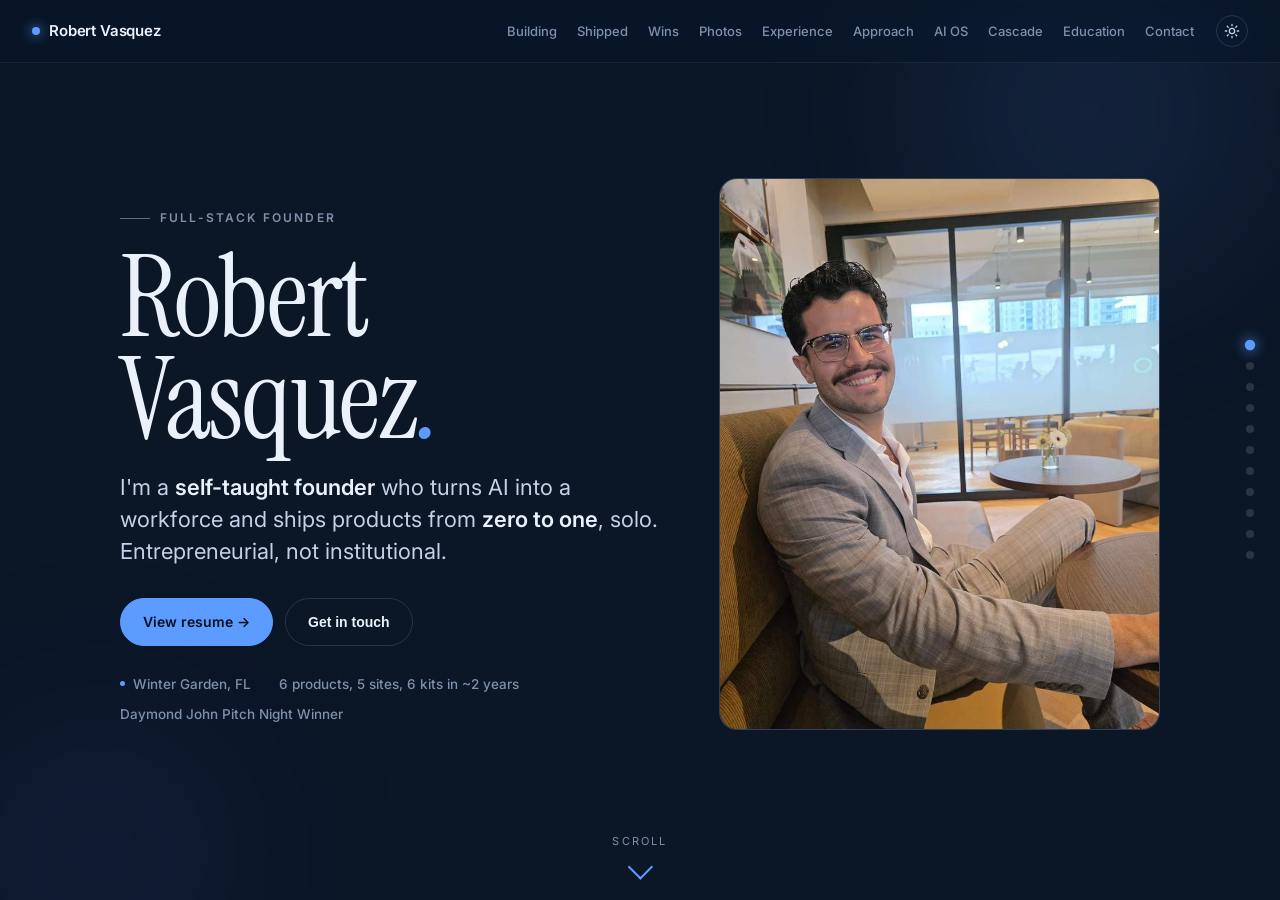
==== commit cf7f874a: "Replace RobPedia with the robertdvasquez.com site (RobPedia kept on branch robpedia-archive) Co-Auth" ====
--- a/index.html
+++ b/index.html
@@ -1,507 +1,456 @@
 <!DOCTYPE html>
 <html lang="en">
 <head>
-<meta charset="UTF-8">
-<meta name="viewport" content="width=device-width, initial-scale=1">
-<title>Robert Vasquez - RobPedia</title>
-<meta name="description" content="Robert Vasquez (born 2002) is an American entrepreneur based in Winter Garden, Florida.">
-<link rel="stylesheet" href="style.css?v=7">
+<meta charset="UTF-8" />
+<meta name="viewport" content="width=device-width, initial-scale=1.0" />
+<title>Robert Vasquez, Full-Stack Founder</title>
+<meta name="description" content="Robert Vasquez, full-stack founder. Everything I've shipped from idea to distribution, and what I'm building now." />
+<link rel="preconnect" href="https://fonts.googleapis.com" />
+<link rel="preconnect" href="https://fonts.gstatic.com" crossorigin />
+<link href="https://fonts.googleapis.com/css2?family=Instrument+Serif:ital@0;1&family=Inter:wght@300;400;500;600;700&display=swap" rel="stylesheet" />
+<style>
+  :root{
+    --bg:#0B1626;--surface:#11203A;--text:#EAF1FB;--text-soft:#C2D2E8;--muted:#7E91AC;
+    --line:rgba(234,241,251,.14);--line-soft:rgba(234,241,251,.07);
+    --accent:#5C9BFF;--accent-2:#8FBAFF;--on-accent:#08101F;
+    --invert-bg:#0E1D34;--invert-text:#EAF1FB;--invert-muted:rgba(234,241,251,.82);--invert-line:rgba(234,241,251,.18);
+    --blob-1:rgba(92,155,255,.22);--blob-2:rgba(40,70,130,.32);--glow:rgba(92,155,255,.55);
+    --nav-bg:rgba(11,22,38,.6);--pill-bg:rgba(255,255,255,.07);
+    --live:#46C78A;--beta:#E0A24A;--rnd:#A98BFF;--build:#5C9BFF;
+    --serif:'Instrument Serif',Georgia,'Times New Roman',serif;
+    --sans:'Inter',-apple-system,BlinkMacSystemFont,'Segoe UI',sans-serif;
+  }
+  .light{
+    --bg:#FBFCFE;--surface:#EEF2F9;--text:#0F1B2E;--text-soft:#33405A;--muted:#788294;
+    --line:rgba(15,27,46,.12);--line-soft:rgba(15,27,46,.06);
+    --accent:#1D4ED8;--accent-2:#1740B0;--on-accent:#FFFFFF;
+    --invert-bg:#15347A;--invert-text:#EAF1FB;--invert-muted:rgba(234,241,251,.86);--invert-line:rgba(234,241,251,.24);
+    --blob-1:rgba(29,78,216,.14);--blob-2:rgba(120,150,220,.20);--glow:rgba(29,78,216,.45);
+    --nav-bg:rgba(251,252,254,.66);--pill-bg:rgba(15,27,46,.05);
+    --live:#0E7A48;--beta:#B5731A;--rnd:#6C4BD8;--build:#1D4ED8;
+  }
+  *{margin:0;padding:0;box-sizing:border-box}
+  html{scroll-behavior:smooth}
+  body{background:var(--bg);color:var(--text);font-family:var(--sans);line-height:1.55;-webkit-font-smoothing:antialiased;transition:background .6s ease,color .6s ease;overflow-x:hidden}
+  #scroller{height:100vh;overflow-y:scroll;overflow-x:hidden;scroll-snap-type:y proximity;scroll-behavior:smooth}
+  ::selection{background:var(--accent);color:var(--on-accent)}
+  ::-webkit-scrollbar{width:0}
+  a{color:inherit;text-decoration:none}
+  .wrap{max-width:1120px;width:100%;margin:0 auto;padding:0 40px}
+
+  nav{position:fixed;top:0;left:0;right:0;z-index:80;background:var(--nav-bg);backdrop-filter:saturate(140%) blur(12px);-webkit-backdrop-filter:saturate(140%) blur(12px);border-bottom:1px solid var(--line-soft)}
+  .nav-inner{max-width:1280px;margin:0 auto;padding:15px 32px;display:flex;align-items:center;justify-content:space-between;gap:18px}
+  .brand{font-weight:600;font-size:15px;letter-spacing:-.01em;display:flex;align-items:center;gap:9px;cursor:pointer;flex:none}
+  .brand .dot{width:8px;height:8px;border-radius:50%;background:var(--accent);box-shadow:0 0 12px var(--accent)}
+  .nav-right{display:flex;align-items:center;gap:22px}
+  .nav-links{display:flex;gap:20px}
+  .nav-links a{font-size:13px;color:var(--muted);font-weight:500;cursor:pointer;transition:color .2s;white-space:nowrap}
+  .nav-links a:hover,.nav-links a.on{color:var(--accent)}
+  .theme-toggle{display:flex;align-items:center;justify-content:center;width:32px;height:32px;border-radius:50%;border:1px solid var(--line);background:transparent;color:var(--text-soft);cursor:pointer;flex:none;transition:.2s}
+  .theme-toggle:hover{border-color:var(--accent);color:var(--accent)}
+  .theme-toggle svg{width:16px;height:16px}
+  .theme-toggle .moon{display:none}.light .theme-toggle .moon{display:block}.light .theme-toggle .sun{display:none}
+  @media(max-width:860px){.nav-links{display:none}}
+
+  #bar{position:fixed;top:0;left:0;height:3px;width:0;background:linear-gradient(90deg,var(--accent),var(--accent-2));z-index:90;transition:width .1s linear}
+  .rail{position:fixed;right:26px;top:50%;transform:translateY(-50%);z-index:80;display:flex;flex-direction:column;gap:13px}
+  .rail i{width:8px;height:8px;border-radius:50%;background:var(--line);cursor:pointer;transition:.3s}
+  .rail i.on{background:var(--accent);transform:scale(1.3);box-shadow:0 0 10px var(--accent)}
+  @media(max-width:680px){.rail{display:none}}
+
+  /* tall sections with pinned content = scroll resistance */
+  .sec{height:100vh;scroll-snap-align:start;position:relative}
+  .sticky{position:sticky;top:0;height:100vh;display:flex;flex-direction:column;justify-content:center;overflow:hidden;padding:96px 0 70px}
+  .blob{position:absolute;border-radius:50%;filter:blur(85px);opacity:.7;z-index:0;pointer-events:none;will-change:transform}
+  .blob.a{width:520px;height:520px;background:radial-gradient(circle,var(--blob-1),transparent 70%);top:-130px;right:-70px}
+  .blob.b{width:420px;height:420px;background:radial-gradient(circle,var(--blob-2),transparent 70%);bottom:-150px;left:-110px}
+  .pc{position:relative;z-index:2;width:100%}
+
+  .eyebrow{display:inline-flex;align-items:center;gap:10px;font-size:12px;letter-spacing:.18em;text-transform:uppercase;color:var(--muted);font-weight:600;margin-bottom:20px}
+  .eyebrow .ln{width:30px;height:1px;background:var(--text);opacity:.4}
+  .sec-head{margin-bottom:8px}
+  .sec-num{font-size:12.5px;font-weight:600;color:var(--accent);letter-spacing:.05em;margin-right:14px}
+  .sec-label{font-size:12.5px;font-weight:600;letter-spacing:.16em;text-transform:uppercase;color:var(--muted)}
+  .sec-title{font-family:var(--serif);font-weight:400;font-size:clamp(30px,4.6vw,54px);line-height:1.04;letter-spacing:-.015em;margin:6px 0 10px}
+
+  .hero-grid{display:grid;grid-template-columns:1.1fr .9fr;gap:60px;align-items:center}
+  @media(max-width:880px){.hero-grid{grid-template-columns:1fr;gap:30px}}
+  h1.title{font-family:var(--serif);font-weight:400;font-size:clamp(54px,9vw,128px);line-height:.88;letter-spacing:-.02em;margin-bottom:22px}
+  h1.title .accent{color:var(--accent);font-style:italic}
+  .lede{font-size:clamp(16px,1.9vw,22px);line-height:1.45;max-width:600px;color:var(--text-soft)}
+  .lede b{font-weight:600;color:var(--text)}
+  .btn{display:inline-flex;align-items:center;gap:9px;font-size:14px;font-weight:600;color:var(--on-accent);background:var(--accent);padding:12px 22px;border-radius:999px;border:1px solid var(--accent);cursor:pointer;transition:.25s}
+  .btn:hover{background:var(--accent-2);border-color:var(--accent-2);transform:translateY(-2px)}
+  .btn.ghost{background:transparent;color:var(--text);border:1px solid var(--line)}
+  .btn.ghost:hover{background:var(--text);color:var(--bg);border-color:var(--text)}
+  .hero-cta{display:flex;flex-wrap:wrap;gap:12px;margin-top:30px}
+  .hero-meta{display:flex;flex-wrap:wrap;gap:10px 28px;margin-top:28px}
+  .hero-meta span{font-size:13.5px;color:var(--muted);font-weight:500;display:inline-flex;align-items:center;gap:8px}
+  .hero-meta .pin{width:5px;height:5px;border-radius:50%;background:var(--accent)}
+  .photo{position:relative;border-radius:18px;overflow:hidden;background:var(--surface);border:1px solid var(--line);aspect-ratio:4/5;max-height:64vh}
+  .photo img{width:100%;height:100%;object-fit:cover;display:block}
+  .scrollhint{position:absolute;bottom:24px;left:50%;transform:translateX(-50%);z-index:3;font-size:11px;letter-spacing:.2em;text-transform:uppercase;color:var(--muted);display:flex;flex-direction:column;align-items:center;gap:8px}
+  .scrollhint .ch{width:18px;height:18px;border-right:2px solid var(--accent);border-bottom:2px solid var(--accent);transform:rotate(45deg);animation:bob 1.8s infinite}
+  @keyframes bob{0%,100%{transform:rotate(45deg) translate(0,0);opacity:.4}50%{transform:rotate(45deg) translate(4px,4px);opacity:1}}
+
+  .grid3{display:grid;grid-template-columns:repeat(3,1fr);gap:20px;margin-top:26px}
+  @media(max-width:820px){.grid3{grid-template-columns:1fr}}
+  .card{position:relative;border:1px solid var(--line);border-radius:16px;padding:26px;background:var(--surface);overflow:hidden;transition:transform .45s cubic-bezier(.2,.7,.2,1),box-shadow .45s}
+  .card:hover{transform:translateY(-6px);box-shadow:0 26px 60px -30px rgba(0,0,0,.5)}
+  .card.flag{background:var(--invert-bg);color:var(--invert-text);border-color:var(--invert-bg)}
+  .card.flag .gl{position:absolute;width:420px;height:420px;border-radius:50%;background:radial-gradient(circle,var(--glow),transparent 65%);filter:blur(45px);bottom:-200px;right:-120px;opacity:0;transition:opacity 1.3s ease}
+  .sticky.in .card.flag .gl{opacity:.9}
+  .card .kick{font-size:11px;letter-spacing:.13em;text-transform:uppercase;font-weight:600;opacity:.62;margin-bottom:12px;position:relative}
+  .card h3{font-family:var(--serif);font-weight:400;font-size:clamp(22px,2.4vw,30px);line-height:1.08;letter-spacing:-.01em;margin-bottom:11px;position:relative}
+  .card p{font-size:14px;line-height:1.5;color:var(--text-soft);position:relative}
+  .card.flag p{color:var(--invert-muted)}
+  .tagrow{display:flex;flex-wrap:wrap;gap:7px;margin-top:16px;position:relative}
+  .tag{font-size:11px;font-weight:500;padding:4px 10px;border-radius:999px;border:1px solid var(--line);color:var(--muted)}
+  .card.flag .tag{border-color:var(--invert-line);color:var(--invert-muted)}
+  .pill{display:inline-flex;align-items:center;gap:6px;font-size:11px;font-weight:600;letter-spacing:.04em;text-transform:uppercase;padding:4px 10px;border-radius:999px;background:var(--pill-bg)}
+  .pill .pd{width:6px;height:6px;border-radius:50%}
+  .pill.live{color:var(--live)}.pill.live .pd{background:var(--live)}
+  .pill.beta{color:var(--beta)}.pill.beta .pd{background:var(--beta)}
+  .pill.rnd{color:var(--rnd)}.pill.rnd .pd{background:var(--rnd)}
+  .pill.build{color:var(--build)}.pill.build .pd{background:var(--build)}
+  .card.flag .pill.build{background:rgba(143,186,255,.16);color:#9FC0FF}.card.flag .pill.build .pd{background:#8FBAFF}
+
+  .grid2{display:grid;grid-template-columns:1fr 1fr;gap:18px;margin-top:24px}
+  @media(max-width:820px){.grid2{grid-template-columns:1fr}}
+  .prod{border:1px solid var(--line);border-radius:14px;padding:24px 26px;background:var(--surface);transition:transform .4s,background .3s}
+  .prod:hover{background:rgba(255,255,255,.04);transform:translateY(-4px)}
+  .prod .ptop{display:flex;justify-content:space-between;align-items:flex-start;gap:12px}
+  .prod .ptags{font-size:11px;letter-spacing:.1em;text-transform:uppercase;color:var(--muted);font-weight:600}
+  .prod h4{font-family:var(--serif);font-weight:400;font-size:26px;letter-spacing:-.01em;margin:12px 0 8px}
+  .prod p{font-size:13.5px;color:var(--text-soft);line-height:1.5}
+
+  .wins{display:grid;grid-template-columns:repeat(3,1fr);gap:26px;margin-top:30px}
+  @media(max-width:820px){.wins{grid-template-columns:1fr}}
+  .win{border-top:2px solid var(--text);padding-top:20px}
+  .win .big{font-family:var(--serif);font-size:clamp(34px,4.6vw,58px);line-height:1;letter-spacing:-.02em;margin-bottom:12px}
+  .win .big .u{color:var(--accent)}
+  .win p{font-size:14px;color:var(--muted);line-height:1.5}
+
+  .strip{display:grid;grid-template-columns:repeat(3,1fr);gap:18px;margin-top:26px}
+  @media(max-width:820px){.strip{grid-template-columns:1fr 1fr}}
+  .strip .photo{aspect-ratio:4/5;max-height:62vh}
+
+  .exp{display:grid;grid-template-columns:1fr 1fr;gap:10px 34px;margin-top:24px}
+  @media(max-width:820px){.exp{grid-template-columns:1fr}}
+  .exp-row{display:flex;align-items:baseline;gap:14px;padding:12px 0;border-top:1px solid var(--line)}
+  .exp-row .when{font-size:12px;color:var(--muted);min-width:78px;flex:none}
+  .exp-row h5{font-family:var(--serif);font-weight:400;font-size:19px;letter-spacing:-.01em;line-height:1.1}
+  .exp-row .role{font-size:12.5px;color:var(--accent);font-weight:500;margin-top:2px}
+
+  .modes{display:grid;grid-template-columns:1fr 1fr;gap:14px 40px;margin-top:24px}
+  @media(max-width:820px){.modes{grid-template-columns:1fr}}
+  .mode{display:flex;gap:14px}
+  .mode .mi{font-size:12.5px;font-weight:600;color:var(--accent);flex:none;padding-top:3px}
+  .mode h4{font-family:var(--serif);font-weight:400;font-size:20px;line-height:1.08;letter-spacing:-.01em;margin-bottom:4px}
+  .mode p{font-size:13px;color:var(--text-soft);line-height:1.45}
+  .mode p b{color:var(--text);font-weight:600}
+
+  .aios-stats{display:flex;flex-wrap:wrap;gap:10px 34px;margin:4px 0 0}
+  .aios-stats .st{display:flex;align-items:baseline;gap:8px}
+  .aios-stats .stn{font-family:var(--serif);font-size:30px;color:var(--accent);line-height:1}
+  .aios-stats .stl{font-size:13px;color:var(--muted)}
+  .kits{display:grid;grid-template-columns:repeat(3,1fr);gap:14px;margin-top:22px}
+  @media(max-width:820px){.kits{grid-template-columns:1fr 1fr}}
+  .kit{border:1px solid var(--line);border-radius:13px;padding:18px;background:var(--surface);transition:transform .4s,border-color .3s}
+  .kit:hover{transform:translateY(-4px);border-color:var(--accent)}
+  .kit .kk{font-size:10.5px;letter-spacing:.12em;text-transform:uppercase;color:var(--accent);font-weight:600}
+  .kit .kn{font-family:var(--serif);font-size:19px;letter-spacing:-.01em;display:block;margin:5px 0 6px}
+  .kit .kd{font-size:12.5px;color:var(--text-soft);line-height:1.42}
+  .disc{margin-top:20px;font-size:13.5px;color:var(--muted);line-height:1.6}
+  .disc b{color:var(--text);font-weight:600}
+
+  .edu{display:grid;grid-template-columns:1.1fr .9fr;gap:44px;margin-top:26px}
+  @media(max-width:820px){.edu{grid-template-columns:1fr;gap:24px}}
+  .edu h5{font-family:var(--serif);font-weight:400;font-size:28px;letter-spacing:-.01em;margin-bottom:6px}
+  .edu .sub{font-size:15px;color:var(--accent);font-weight:500;margin-bottom:16px}
+  .edu .meta{font-size:15px;color:var(--text-soft);line-height:1.7}
+  .badges{display:flex;flex-direction:column;gap:11px}
+  .badge{display:flex;gap:11px;align-items:center;font-size:14.5px;color:var(--text-soft);padding:13px 16px;border:1px solid var(--line);border-radius:11px;background:var(--surface)}
+  .badge .bi{font-family:var(--serif);font-size:20px;color:var(--accent);line-height:1}
+
+  #contact .pc{text-align:center}
+  #contact .eyebrow{justify-content:center}
+  #contact h2{font-family:var(--serif);font-weight:400;font-size:clamp(42px,8vw,96px);line-height:.98;letter-spacing:-.02em;margin-bottom:26px}
+  #contact h2 .accent{color:var(--accent);font-style:italic}
+  .mailbtn{display:inline-block;font-size:clamp(17px,2.3vw,23px);font-weight:500;color:var(--text);border-bottom:2px solid var(--accent);padding-bottom:6px}
+
+  .r{opacity:0;transform:translateY(34px);transition:opacity 1.2s cubic-bezier(.2,.7,.2,1),transform 1.2s cubic-bezier(.2,.7,.2,1)}
+  .sticky.in .r{opacity:1;transform:none}
+  .sticky.in .r.d1{transition-delay:.14s}.sticky.in .r.d2{transition-delay:.28s}.sticky.in .r.d3{transition-delay:.42s}
+  .sticky.in .r.d4{transition-delay:.56s}.sticky.in .r.d5{transition-delay:.7s}.sticky.in .r.d6{transition-delay:.84s}
+  .rx{opacity:0;transform:translateX(-30px);transition:opacity 1.15s,transform 1.15s}
+  .sticky.in .rx{opacity:1;transform:none}
+  @media(prefers-reduced-motion:reduce){.r,.rx{opacity:1;transform:none;transition:none}.blob{display:none}.scrollhint .ch{animation:none}}
+  @media(max-width:760px){
+    #scroller{scroll-snap-type:none}
+    .sec{height:auto;min-height:0;scroll-snap-align:none;scroll-margin-top:64px}
+    .sticky{position:static;height:auto;min-height:0;overflow:visible;justify-content:flex-start;padding:44px 0 54px}
+    .sec:first-child .sticky{padding-top:104px}
+    .scrollhint{display:none}
+    .r,.rx{opacity:0 !important;transform:translateY(16px) !important;filter:blur(7px);transition:opacity .7s ease,transform .7s ease,filter .7s ease}
+    .r.show,.rx.show{opacity:1 !important;transform:none !important;filter:blur(0)}
+    .blob{display:none}
+    h1.title{font-size:clamp(46px,15vw,72px)}
+  }
+@media(max-width:760px){.sec:first-child .r,.sec:first-child .rx{opacity:1!important;transform:none!important;filter:none!important}.wrap{padding:0 26px}.nav-inner{padding:14px 20px}h1.title{font-size:clamp(44px,13.5vw,72px)}#contact h2{font-size:clamp(36px,10vw,96px)}}</style>
 </head>
 <body>
 
-<div class="rp-header-container">
-  <header class="rp-header">
-    <button class="rp-menu-toggle" id="rp-menu-toggle" aria-label="Main menu">&#9776;</button>
-    <a class="rp-logo" href="Main_Page.html">
-      <svg width="34" height="34" viewBox="0 0 40 40" aria-hidden="true" style="color:var(--c-subtle)">
-<circle cx="20" cy="20" r="17.5" fill="none" stroke="currentColor" stroke-width="1.3"/>
-<ellipse cx="20" cy="20" rx="8" ry="17.5" fill="none" stroke="currentColor" stroke-width="1.1"/>
-<ellipse cx="20" cy="20" rx="15" ry="17.5" fill="none" stroke="currentColor" stroke-width="0.7" opacity="0.55"/>
-<path d="M3 14.5h34M3 25.5h34M2.5 20h35" stroke="currentColor" stroke-width="1.1" fill="none"/>
-<path d="M20 2.5v35" stroke="currentColor" stroke-width="1.1"/>
-<rect x="21.5" y="4.5" width="7.5" height="8" fill="var(--bg-content)" stroke="currentColor" stroke-width="0.9"/>
-<rect x="9" y="22" width="7" height="7.5" fill="var(--bg-content)" stroke="currentColor" stroke-width="0.9"/>
-<rect x="24" y="26" width="6" height="6" fill="var(--bg-content)" stroke="currentColor" stroke-width="0.9"/>
-</svg>
-      <span class="rp-logo-text">
-        <span class="rp-wordmark">RobPedia</span>
-        <span class="rp-tagline">The Free-ish Encyclopedia</span>
-      </span>
-    </a>
-    <div class="rp-search">
-      <svg class="rp-search-icon" viewBox="0 0 20 20" aria-hidden="true"><path fill="currentColor" d="M12.2 13.6a7 7 0 1 1 1.4-1.4l5.4 5.4-1.4 1.4-5.4-5.4zM12 8a4 4 0 1 0-8 0 4 4 0 0 0 8 0z"/></svg>
-      <input id="rp-search-input" type="search" placeholder="Search RobPedia" aria-label="Search RobPedia">
-    </div>
-    <div class="rp-header-end">
-      <a class="rp-hide-sm" href="Vasquez_Compatibility_Test.html">Donate</a>
-      <a class="rp-hide-sm" href="mailto:rob@sailwellness.app?subject=RobPedia%20account">Create account</a>
-      <a class="rp-hide-sm" href="mailto:rob@sailwellness.app?subject=RobPedia%20login">Log in</a>
-      <button class="rp-icon-btn rp-hide-sm" aria-label="More options">&#8943;</button>
-      <button class="rp-icon-btn rp-only-sm" id="rp-search-toggle" aria-label="Search"><svg viewBox="0 0 20 20" width="20" height="20" aria-hidden="true"><path fill="currentColor" d="M12.2 13.6a7 7 0 1 1 1.4-1.4l5.4 5.4-1.4 1.4-5.4-5.4zM12 8a4 4 0 1 0-8 0 4 4 0 0 0 8 0z"/></svg></button>
-      <a class="rp-icon-btn rp-only-sm" href="mailto:rob@sailwellness.app?subject=RobPedia%20login" aria-label="Log in"><svg viewBox="0 0 20 20" width="21" height="21" aria-hidden="true"><path fill="currentColor" d="M10 11c-3.3 0-6 1.8-6 4v2h12v-2c0-2.2-2.7-4-6-4zm0-1a3.5 3.5 0 1 0 0-7 3.5 3.5 0 0 0 0 7z"/></svg></a>
-    </div>
-  </header>
-</div>
-
-<div class="rp-page">
-  
-<nav class="rp-sidebar" id="rp-sidebar" aria-label="Site">
-  <div class="rp-nav-group">
-    <div class="rp-nav-heading">Navigation</div>
-    <ul>
-      <li><a href="Main_Page.html">Main page</a></li>
-      <li><a href="Main_Page.html#contents">Contents</a></li>
-      <li><a href="Main_Page.html#current-events">Current events</a></li>
-      <li><a href="#" id="rp-random">Random article</a></li>
-      <li><a href="Main_Page.html#about">About RobPedia</a></li>
-      <li><a href="mailto:rob@sailwellness.app?subject=RobPedia">Contact us</a></li>
-    </ul>
-  </div>
-  <div class="rp-nav-group">
-    <div class="rp-nav-heading">Contribute</div>
-    <ul>
-      <li><a href="Talk_Robert_Vasquez.html">Talk page</a></li>
-      <li><a href="mailto:rob@sailwellness.app?subject=RobPedia%20edit%20suggestion">Learn to edit</a></li>
-      <li><a href="Robert_Vasquez_history.html">Recent changes</a></li>
-      <li><a href="Talk_Robert_Vasquez.html#requests">Community portal</a></li>
-      <li><a href="mailto:rob@sailwellness.app?subject=RobPedia%20file%20upload">Upload file</a></li>
-    </ul>
-  </div>
-  <div class="rp-nav-group rp-sidebar-toc"><div class="rp-nav-heading">Contents</div><div class="rp-toc-title">Contents<span class="rp-toc-hide">[hide]</span></div>
-<div class="rp-toc"><ul>
-<li><a href="#rp-top">(Top)</a></li>
-<li><a href="#Early_life_and_education"><span class="rp-toc-num">1</span>Early life and education</a></li>
-<li><a href="#Career"><span class="rp-toc-num">2</span>Career</a></li>
-<li><a href="#Physical_fitness"><span class="rp-toc-num">3</span>Physical fitness</a></li>
-<ul>
-<li><a href="#Bench_press"><span class="rp-toc-num">3.1</span>Bench press</a></li>
-<li><a href="#Golf"><span class="rp-toc-num">3.2</span>Golf</a></li>
-</ul>
-<li><a href="#Personal_life"><span class="rp-toc-num">4</span>Personal life</a></li>
-<ul>
-<li><a href="#Interests"><span class="rp-toc-num">4.1</span>Interests</a></li>
-<li><a href="#Media_preferences"><span class="rp-toc-num">4.2</span>Media preferences</a></li>
-<li><a href="#Views"><span class="rp-toc-num">4.3</span>Views</a></li>
-</ul>
-<li><a href="#Dating_criteria"><span class="rp-toc-num">5</span>Dating criteria</a></li>
-<ul>
-<li><a href="#Disqualifying_attributes"><span class="rp-toc-num">5.1</span>Disqualifying attributes</a></li>
-<li><a href="#Qualifying_attributes"><span class="rp-toc-num">5.2</span>Qualifying attributes</a></li>
-</ul>
-<li><a href="#Super_network"><span class="rp-toc-num">6</span>Super network</a></li>
-<li><a href="#Reception"><span class="rp-toc-num">7</span>Reception</a></li>
-<li><a href="#See_also"><span class="rp-toc-num">8</span>See also</a></li>
-<li><a href="#References"><span class="rp-toc-num">9</span>References</a></li>
-</ul></div></div>
-  <div class="rp-nav-group">
-    <div class="rp-nav-heading">Tools</div>
-    <ul>
-      <li><a href="#" onclick="window.print();return false;">Printable version</a></li>
-      <li><a href="Robert_Vasquez_history.html">Page information</a></li>
-      <li><a href="Vasquez_Compatibility_Test.html">Compatibility test</a></li>
-    </ul>
+<div id="bar"></div>
+<nav>
+  <div class="nav-inner">
+    <div class="brand" data-to="home"><span class="dot"></span>Robert Vasquez</div>
+    <div class="nav-right">
+      <div class="nav-links">
+        <a data-to="building">Building</a><a data-to="shipped">Shipped</a><a data-to="wins">Wins</a><a data-to="photos">Photos</a><a data-to="experience">Experience</a><a data-to="approach">Approach</a><a data-to="aios">AI OS</a><a data-to="cascade">Cascade</a><a data-to="education">Education</a><a data-to="contact">Contact</a>
+      </div>
+      <button class="theme-toggle" id="themeToggle" aria-label="Toggle light and dark mode">
+        <svg class="sun" viewBox="0 0 24 24" fill="none" stroke="currentColor" stroke-width="2" stroke-linecap="round"><circle cx="12" cy="12" r="4"/><path d="M12 2v2M12 20v2M4.9 4.9l1.4 1.4M17.7 17.7l1.4 1.4M2 12h2M20 12h2M4.9 19.1l1.4-1.4M17.7 6.3l1.4-1.4"/></svg>
+        <svg class="moon" viewBox="0 0 24 24" fill="none" stroke="currentColor" stroke-width="2" stroke-linecap="round" stroke-linejoin="round"><path d="M21 12.8A9 9 0 1 1 11.2 3a7 7 0 0 0 9.8 9.8z"/></svg>
+      </button>
+    </div>
   </div>
 </nav>
-  <div class="rp-content-col">
-    <div class="rp-toc-col"><div class="rp-toc-title">Contents<span class="rp-toc-hide">[hide]</span></div>
-<div class="rp-toc"><ul>
-<li><a href="#rp-top">(Top)</a></li>
-<li><a href="#Early_life_and_education"><span class="rp-toc-num">1</span>Early life and education</a></li>
-<li><a href="#Career"><span class="rp-toc-num">2</span>Career</a></li>
-<li><a href="#Physical_fitness"><span class="rp-toc-num">3</span>Physical fitness</a></li>
-<ul>
-<li><a href="#Bench_press"><span class="rp-toc-num">3.1</span>Bench press</a></li>
-<li><a href="#Golf"><span class="rp-toc-num">3.2</span>Golf</a></li>
-</ul>
-<li><a href="#Personal_life"><span class="rp-toc-num">4</span>Personal life</a></li>
-<ul>
-<li><a href="#Interests"><span class="rp-toc-num">4.1</span>Interests</a></li>
-<li><a href="#Media_preferences"><span class="rp-toc-num">4.2</span>Media preferences</a></li>
-<li><a href="#Views"><span class="rp-toc-num">4.3</span>Views</a></li>
-</ul>
-<li><a href="#Dating_criteria"><span class="rp-toc-num">5</span>Dating criteria</a></li>
-<ul>
-<li><a href="#Disqualifying_attributes"><span class="rp-toc-num">5.1</span>Disqualifying attributes</a></li>
-<li><a href="#Qualifying_attributes"><span class="rp-toc-num">5.2</span>Qualifying attributes</a></li>
-</ul>
-<li><a href="#Super_network"><span class="rp-toc-num">6</span>Super network</a></li>
-<li><a href="#Reception"><span class="rp-toc-num">7</span>Reception</a></li>
-<li><a href="#See_also"><span class="rp-toc-num">8</span>See also</a></li>
-<li><a href="#References"><span class="rp-toc-num">9</span>References</a></li>
-</ul></div></div>
-    <main class="rp-main" id="rp-top">
-      <div class="rp-tabs">
-        <div class="rp-tabs-left">
-          <a class="rp-tab rp-tab-active" href="index.html">Article</a>
-          <a class="rp-tab " href="Talk_Robert_Vasquez.html">Talk</a>
+<div class="rail" id="rail"></div>
+
+<div id="scroller">
+
+  <section class="sec" id="home"><div class="sticky">
+    <div class="blob a" data-par="0.25"></div><div class="blob b" data-par="-0.18"></div>
+    <div class="wrap pc">
+      <div class="hero-grid">
+        <div>
+          <div class="eyebrow r"><span class="ln"></span>Full-Stack Founder</div>
+          <h1 class="title r d1">Robert<br>Vasquez<span class="accent">.</span></h1>
+          <p class="lede r d2">I'm a <b>self-taught founder</b> who turns AI into a workforce and ships products from <b>zero to one</b>, solo. Entrepreneurial, not institutional.</p>
+          <div class="hero-cta r d3">
+            <a class="btn" href="resume.pdf" target="_blank" rel="noopener">View resume &rarr;</a>
+            <button class="btn ghost" data-to="contact">Get in touch</button>
+          </div>
+          <div class="hero-meta r d4">
+            <span><span class="pin"></span>Winter Garden, FL</span><span>6 products, 5 sites, 6 kits in ~2 years</span><span>Daymond John Pitch Night Winner</span>
+          </div>
         </div>
-        <div class="rp-tabs-right">
-          <a class="rp-lang-btn" href="#">&#127760; 12 languages</a>
-          <a class="rp-tab rp-tab-active" href="index.html">Read</a>
-          <a class="rp-tab" href="mailto:rob@sailwellness.app?subject=RobPedia%20edit">Edit</a>
-          <a class="rp-tab " href="Robert_Vasquez_history.html">View history</a>
+        <div class="r d2" data-par="0.12"><div class="photo"><img src="assets/portrait.jpg" alt="Robert Vasquez" onerror="this.style.display='none'"></div></div>
+      </div>
+    </div>
+    <div class="scrollhint">Scroll<div class="ch"></div></div>
+  </div></section>
+
+  <section class="sec" id="building"><div class="sticky">
+    <div class="blob a" data-par="0.3"></div>
+    <div class="wrap pc">
+      <div class="sec-head r"><span class="sec-num">01</span><span class="sec-label">Building Now</span></div>
+      <h2 class="sec-title r">What I'm obsessed with right now.</h2>
+      <div class="grid3">
+        <div class="card flag r d1"><div class="gl"></div><div class="kick">VFE &middot; Vasquez Factoring Exchange</div><h3>An entire finance company that runs as software.</h3><p>An automated, AI-orchestrated factoring company, operated end to end by code instead of back offices. Every decision verified at source. Building the Carrier App and MVP-0.</p><div class="tagrow"><span class="pill build"><span class="pd"></span>Building</span><span class="tag">Specialty Finance</span><span class="tag">0&rarr;1</span></div></div>
+        <div class="card r d2"><div class="kick">FactorFox Capital (FFC)</div><h3>A new financial product, engineered end to end.</h3><p>Designed from the financial engineering up: a way to rate trade receivables, and the software that makes it possible. A software-native lender built on the FactorFox and FactorEvo network.</p><div class="tagrow"><span class="pill build"><span class="pd"></span>In Progress</span><span class="tag">Financial Engineering</span></div></div>
+        <div class="card r d3"><div class="kick">FactorFox Ingestion App</div><h3>A financial document app I built in 4 hours.</h3><p>Reads years of financial data in any structure and turns it into a clean, machine-readable feed. Cut client onboarding from about 6 months to about 6 hours.</p><div class="tagrow"><span class="pill live"><span class="pd"></span>In Production</span><span class="tag">Built in 4 hrs</span></div></div>
+      </div>
+    </div>
+  </div></section>
+
+  <section class="sec" id="shipped"><div class="sticky">
+    <div class="blob b" data-par="0.22"></div>
+    <div class="wrap pc">
+      <div class="sec-head r"><span class="sec-num">02</span><span class="sec-label">Shipped 0&rarr;1</span></div>
+      <h2 class="sec-title r">Products, idea to distribution.</h2>
+      <div class="grid2">
+        <a class="prod r d1" href="https://sailwellness.app" target="_blank" rel="noopener"><div class="ptop"><span class="ptags">Consumer Health &middot; AI</span><span class="pill live"><span class="pd"></span>Live</span></div><h4>Sail &rarr;</h4><p>A clean-health brand in two parts: an AI nutritionist and calorie counter, and a browser extension that surfaces cleaner products where you shop.</p></a>
+        <div class="prod r d2"><div class="ptop"><span class="ptags">Logistics &middot; Fintech</span><span class="pill beta"><span class="pd"></span>Beta</span></div><h4>Trucker Co-Pilot</h4><p>An AI co-pilot for truckers. Scan loads, estimate true costs, and improve profitability through finance-driven UX.</p></div>
+        <div class="prod r d3"><div class="ptop"><span class="ptags">AI &middot; Data Infrastructure</span><span class="pill rnd"><span class="pd"></span>R&amp;D</span></div><h4>AI Toxicology Risk Model</h4><p>Infers product-level toxicology risk (microplastics, PFAS, processing) where direct data doesn't exist. The first model built to fill the gap.</p></div>
+        <div class="prod r d4"><div class="ptop"><span class="ptags">Web Design &middot; Freelance</span><span class="pill live"><span class="pd"></span>5 sites</span></div><h4>Web Design</h4><p>Designed and shipped 5 live sites: my own, Sail, FactorFox, FactorEvo, and a yoga studio, plus years of variants.</p></div>
+      </div>
+    </div>
+  </div></section>
+
+  <section class="sec" id="wins"><div class="sticky">
+    <div class="blob a" data-par="0.28"></div>
+    <div class="wrap pc">
+      <div class="sec-head r"><span class="sec-num">03</span><span class="sec-label">Achievements</span></div>
+      <h2 class="sec-title r">What I've pulled off.</h2>
+      <div class="wins">
+        <div class="win r d1"><div class="big">Daymond<br>John <span class="u">&middot;</span> 1st</div><p>Won a live pitch competition judged by Daymond John, under pressure.</p></div>
+        <div class="win r d2"><div class="big">Self-<br>Taught</div><p>Designed, built, hired, and led development end to end. I built the whole skill set myself.</p></div>
+        <div class="win r d3"><div class="big"><span class="u" data-count="6">0</span> products in 2 years</div><p>Built solo. Plus 5 live sites and 6 AI kits.</p></div>
+      </div>
+    </div>
+  </div></section>
+
+  <section class="sec" id="photos"><div class="sticky">
+    <div class="wrap pc">
+      <div class="sec-head r"><span class="sec-num">04</span><span class="sec-label">Moments</span></div>
+      <h2 class="sec-title r">In the room.</h2>
+      <div class="strip">
+        <div class="photo r d1"><img src="assets/moment-1.jpg" alt="Robert Vasquez" onerror="this.style.display='none'"></div>
+        <div class="photo r d2"><img src="assets/moment-2.jpg" alt="Robert Vasquez" onerror="this.style.display='none'"></div>
+        <div class="photo r d3"><img src="assets/moment-3.jpg" alt="Robert Vasquez" onerror="this.style.display='none'"></div>
+      </div>
+    </div>
+  </div></section>
+
+  <section class="sec" id="experience"><div class="sticky">
+    <div class="blob b" data-par="0.2"></div>
+    <div class="wrap pc">
+      <div class="sec-head r"><span class="sec-num">05</span><span class="sec-label">Experience</span></div>
+      <h2 class="sec-title r">Founder and product designer.</h2>
+      <div class="exp">
+        <div class="exp-row rx d1"><div class="when">Since 2026</div><div><h5>Vasquez Factoring Exchange</h5><div class="role">Founder &amp; Architect</div></div></div>
+        <div class="exp-row rx d1"><div class="when">Since 2025</div><div><h5>FactorFox Capital</h5><div class="role">Founder &amp; Financial Engineering</div></div></div>
+        <div class="exp-row rx d2"><div class="when">2025</div><div><h5>FactorFox Ingestion App</h5><div class="role">Architect &amp; Dev Lead</div></div></div>
+        <div class="exp-row rx d2"><div class="when">Since 2024</div><div><h5>Sail</h5><div class="role">Founder &amp; Product Designer</div></div></div>
+        <div class="exp-row rx d3"><div class="when">Since 2024</div><div><h5>Trucker Co-Pilot</h5><div class="role">Product Designer</div></div></div>
+        <div class="exp-row rx d3"><div class="when">Since 2025</div><div><h5>AI Toxicology Risk Model</h5><div class="role">Architect &amp; Research</div></div></div>
+        <div class="exp-row rx d4"><div class="when">Since 2023</div><div><h5>Web Design</h5><div class="role">Freelance &amp; In-House</div></div></div>
+      </div>
+    </div>
+  </div></section>
+
+  <section class="sec" id="approach"><div class="sticky">
+    <div class="blob a" data-par="0.26"></div>
+    <div class="wrap pc">
+      <div class="sec-head r"><span class="sec-num">06</span><span class="sec-label">What I Do</span></div>
+      <h2 class="sec-title r">Not a skill list. An operating mode.</h2>
+      <div class="modes">
+        <div class="mode r d1"><div class="mi">01</div><div><h4>Run AI like a workforce.</h4><p>I conduct fleets of agents in parallel and turn out a company's worth of work solo, with systems that run while I sleep.</p></div></div>
+        <div class="mode r d2"><div class="mi">02</div><div><h4>Turn judgment into systems.</h4><p>Expertise trapped in one person's head, written down and executed by machine, with <b>receipts for every decision</b>.</p></div></div>
+        <div class="mode r d3"><div class="mi">03</div><div><h4>Delete the worst bottleneck.</h4><p>Learn a domain to operational depth fast, then rebuild its ugliest manual process as a machine. <b>6 months into 6 hours.</b></p></div></div>
+        <div class="mode r d4"><div class="mi">04</div><div><h4>Operate the whole stack, alone.</h4><p>Product, code, architecture, capital strategy, the legal litmus, go to market, the site, the deck, the deploy.</p></div></div>
+        <div class="mode r d5"><div class="mi">05</div><div><h4>Build the leverage, not just the product.</h4><p>Connectors, coordination protocols, automation that automates itself. I invest in how the work gets done.</p></div></div>
+      </div>
+    </div>
+  </div></section>
+
+  <section class="sec" id="aios"><div class="sticky">
+    <div class="blob b" data-par="0.24"></div>
+    <div class="wrap pc">
+      <div class="sec-head r"><span class="sec-num">07</span><span class="sec-label">AI Operating System</span></div>
+      <h2 class="sec-title r">I turned Claude into a kit factory.</h2>
+      <div class="aios-stats r d1">
+        <div class="st"><span class="stn" data-count="6">0</span><span class="stl">kits in a standing library</span></div>
+        <div class="st"><span class="stn">1</span><span class="stl">duplicable template</span></div>
+        <div class="st"><span class="stn">1</span><span class="stl">index &amp; repeatable process</span></div>
+      </div>
+      <div class="kits">
+        <div class="kit r d1"><span class="kk">Data</span><span class="kn">Schema Mapping</span><span class="kd">Map any product to its exact data handles, then hand to a coding agent.</span></div>
+        <div class="kit r d2"><span class="kk">Web</span><span class="kn">Site Deploy</span><span class="kd">Update a live site by talking to your AI. Diff, deploy, verify.</span></div>
+        <div class="kit r d3"><span class="kk">Autonomy</span><span class="kn">Auto-Auto Engine</span><span class="kd">A heartbeat advances a goal while you sleep and self-kills when done.</span></div>
+        <div class="kit r d2"><span class="kk">DevOps</span><span class="kn">GitHub Connector</span><span class="kd">GitHub from chat without an MCP. One tokened script does it all.</span></div>
+        <div class="kit r d3"><span class="kk">Process</span><span class="kn">Coordination</span><span class="kd">Many chats, one folder, no collisions. Deposit, reconcile, clean.</span></div>
+        <div class="kit r d4"><span class="kk">Cloud</span><span class="kn">Cloud Deploy</span><span class="kd">Ship an app to Cloud Run from chat, then watch it live.</span></div>
+      </div>
+      <p class="disc r d4"><b>The discipline:</b> generic engine plus one concrete example &middot; a safe front door &middot; credentials never ship &middot; tested offline, recorded, repeatable.</p>
+    </div>
+  </div></section>
+
+  <section class="sec" id="cascade"><div class="sticky"><div class="blob a" data-par="0.26"></div><div class="blob b" data-par="-0.18"></div><div class="wrap pc"><div class="sec-head r"><span class="sec-num">08</span><span class="sec-label">Self-Building Software</span></div><h2 class="sec-title r">Cascade.</h2><p class="lede r d1" style="max-width:660px;color:var(--text-soft)">The plugin behind everything above. Point it at a problem and it builds the entire platform, from engine and API to console and deploy, verified at every step, while I stay free to think.</p><div class="grid3"><div class="card flag r d1"><div class="gl"></div><div class="kick">Fast</div><h3>Idea to live in a day.</h3><p>Not a quarter. The 40-minute underwriting MVP was built on Cascade.</p></div><div class="card r d2"><div class="kick">High quality</div><h3>The builder can't grade itself.</h3><p>Every build ends with an independent, adversarial audit: real bugs, letter grades, a ranked fix list, before anything ships.</p></div><div class="card r d3"><div class="kick">Hands-free</div><h3>It runs the roadmap.</h3><p>Cascade advances the build itself and surfaces only the calls a human must make. I stay free while it works.</p></div></div></div></div></section><section class="sec" id="education"><div class="sticky">
+    <div class="blob a" data-par="0.2"></div>
+    <div class="wrap pc">
+      <div class="sec-head r"><span class="sec-num">09</span><span class="sec-label">Education</span></div>
+      <h2 class="sec-title r">Finance, tested out early.</h2>
+      <div class="edu">
+        <div class="r d1">
+          <h5>Florida International University</h5>
+          <div class="sub">B.S. Finance &amp; Information Systems &middot; GPA 3.56</div>
+          <p class="meta">45 credits earned through CLEP, IB, and AP.<br>Fraternity President &middot; IFC Treasurer &middot; led a $30k+ philanthropy raise.<br>International Baccalaureate Diploma Programme.</p>
         </div>
-      </div>
-      <div class="rp-mobile-tools">
-        <a class="rp-mt-btn" href="#" aria-label="Languages"><svg viewBox="0 0 24 24" width="22" height="22" aria-hidden="true"><text x="1" y="12" font-size="11" fill="currentColor" font-family="serif">&#25991;</text><text x="11" y="20" font-size="12" fill="currentColor" font-family="serif">A</text></svg></a>
-        <span class="rp-mt-right">
-          <a class="rp-mt-btn" href="Main_Page.html" aria-label="Watch"><svg viewBox="0 0 24 24" width="22" height="22" aria-hidden="true"><path fill="none" stroke="currentColor" stroke-width="1.7" stroke-linejoin="round" d="M12 3.6l2.6 5.3 5.9.9-4.3 4.1 1 5.8-5.2-2.7-5.2 2.7 1-5.8L3.5 9.8l5.9-.9z"/></svg></a>
-          <a class="rp-mt-btn" href="mailto:rob@sailwellness.app?subject=RobPedia%20edit" aria-label="Edit"><svg viewBox="0 0 24 24" width="21" height="21" aria-hidden="true"><path fill="currentColor" d="M4 16.6V20h3.4L17.4 10 14 6.6 4 16.6zM20 7.4c.4-.4.4-1 0-1.4l-2-2c-.4-.4-1-.4-1.4 0L15 5.6 18.4 9 20 7.4z"/></svg></a>
-        </span>
-      </div>
-      <h1 class="rp-title">Robert Vasquez</h1>
-      <div class="rp-byline">From RobPedia, the free-ish encyclopedia</div>
-      <div class="rp-body">
-<table class="rp-infobox"><tr><th colspan="2" class="rp-infobox-title">Robert Vasquez</th></tr>
-<tr><td colspan="2" class="rp-infobox-image"><img src="robert.jpg" alt="Vasquez on the Amalfi Coast, Italy"><div class="rp-infobox-caption">Vasquez on the Amalfi Coast, Italy</div></td></tr>
-<tr><th scope="row">Born</th><td>2002 (age&nbsp;24)<br>Miami, Florida, U.S.</td></tr>
-<tr><th scope="row">Residence</th><td>Winter Garden, Florida, U.S. (since 2024)</td></tr>
-<tr><th scope="row">Height</th><td>6&nbsp;ft 2&nbsp;in (188&nbsp;cm)</td></tr>
-<tr><th scope="row">Alma mater</th><td>Florida International University (2023)</td></tr>
-<tr><th scope="row">Fields of study</th><td>Finance; information systems</td></tr>
-<tr><th scope="row">Occupation</th><td>Founder; entrepreneur</td></tr>
-<tr><th scope="row">Years active</th><td>2024&ndash;present</td></tr>
-<tr><th scope="row">Known for</th><td>A 300&nbsp;lb <a href="Bench_press.html">bench press</a>; the <a href="Super_network.html">super network</a></td></tr>
-<tr><th scope="row">Bench press</th><td><a href="Bench_press.html">300&nbsp;lb (136&nbsp;kg)</a>, March 2024</td></tr>
-<tr><th scope="row">Languages</th><td>English; Mandarin (one class)</td></tr>
-<tr><th scope="row">Family</th><td>Two younger brothers; father</td></tr>
-<tr><th scope="row">Pet</th><td><a href="Spartacus_dog.html">Spartacus ("Sparky")</a></td></tr>
-<tr><th scope="row">Heritage</th><td>Cuban and Puerto Rican</td></tr>
-<tr><th scope="row">Social media</th><td>None. Despises it.</td></tr>
-<tr><th scope="row">Status</th><td>Single</td></tr>
-<tr><th scope="row">Website</th><td><a href="index.html">robertvasquez.com</a></td></tr>
-</table>
-<p class="rp-hatnote">Redirected from <i>Women of Hinge</i>. If that is how you arrived here &mdash; welcome.</p>
-
-<p><b>Robert Vasquez</b> (born 2002) is an American entrepreneur based in Winter Garden, Florida. He graduated from
-Florida International University in 2023 in finance and information systems, having entered with close to sixty
-credits already earned and finishing roughly two years early.<sup class="rp-ref" id="cite_ref-1"><a href="#cite_note-1">[1]</a></sup> He has worked for himself since, founding a
-finance-sector business in April 2026.</p>
-
-<p>Vasquez is many things. &ldquo;Typical&rdquo; is not one of them. He has
-<a href="Bench_press.html">benched 300 pounds</a> and he is dying to go to a ballet. His musical interests run from
-reggae to bossa nova to Frank Sinatra. In college he was president of his fraternity while taking Mandarin.<sup class="rp-ref" id="cite_ref-1"><a href="#cite_note-1">[1]</a></sup> He
-is not on social media. He despises it.</p>
-
-<p>He is 6&nbsp;ft 2&nbsp;in, has lived in Florida his entire life, and has travelled through
-<a href="Travels_of_Robert_Vasquez.html">six countries</a> outside it. He owns a dog named
-<a href="Spartacus_dog.html">Spartacus</a>. His stated long-term project is the
-<a href="Super_network.html">super network</a>, which he describes as half real, half a bit, lowkey real.<sup class="rp-ref" id="cite_ref-1"><a href="#cite_note-1">[1]</a></sup></p>
-
-<h2 id="Early_life_and_education"><span class="rp-editsection">[<a href="mailto:rob@sailwellness.app?subject=RobPedia%20edit%3A%20Early_life_and_education">edit</a>]</span>Early life and education</h2>
-<p class="rp-hatnote">Main article: <a href="Early_life_of_Robert_Vasquez.html">Early life of Robert Vasquez</a></p>
-<p>Vasquez was born in Miami in 2002 and lived there his entire life until 2024, when he moved to Winter Garden. His
-grandparents are Cuban and Puerto Rican, a combination he characterizes as &ldquo;too white to be Hispanic, too
-Hispanic to be white.&rdquo;<sup class="rp-ref" id="cite_ref-1"><a href="#cite_note-1">[1]</a></sup> He has two younger brothers.</p>
-<p>At twelve he read <a href="The_Giver.html"><i>The Giver</i></a>, which he credits with shaping his political views
-and his perspective on society.<sup class="rp-ref" id="cite_ref-2"><a href="#cite_note-2">[2]</a></sup> The element that affected him was the chemical suppression at the centre of the
-book &mdash; the drugs in the food, the injections, the absence of desire. That thread runs directly into his stated
-personal aim more than a decade later.</p>
-<p>He entered Florida International University with almost sixty credits from AP and IB coursework, studied finance
-and information systems, and graduated in 2023. In the same compressed window he was elected president of his
-fraternity and took one class of Mandarin, going from no knowledge of the language to a three-minute presentation
-about himself and his family.<sup class="rp-ref" id="cite_ref-1"><a href="#cite_note-1">[1]</a></sup></p>
-
-<h2 id="Career"><span class="rp-editsection">[<a href="mailto:rob@sailwellness.app?subject=RobPedia%20edit%3A%20Career">edit</a>]</span>Career</h2>
-<p>Vasquez has worked for himself for roughly two years and founded a business in the finance sector in April
-2026.<sup class="rp-ref" id="cite_ref-1"><a href="#cite_note-1">[1]</a></sup> Citing personal privacy, he has declined to describe it further in writing and has said he will share
-more in person. This encyclopedia respects that.</p>
-<p>Separately he builds websites &mdash; more than ten to date, on a referral basis. He is not an agency and does not
-work from templates, with one exception: the template this encyclopedia sits on top of, which he wrote for himself
-first.<sup class="rp-ref" id="cite_ref-1"><a href="#cite_note-1">[1]</a></sup></p>
-
-<h2 id="Physical_fitness"><span class="rp-editsection">[<a href="mailto:rob@sailwellness.app?subject=RobPedia%20edit%3A%20Physical_fitness">edit</a>]</span>Physical fitness</h2>
-<h3 id="Bench_press"><span class="rp-editsection">[<a href="mailto:rob@sailwellness.app?subject=RobPedia%20edit%3A%20Bench_press">edit</a>]</span>Bench press</h3>
-<p class="rp-hatnote">Main article: <a href="Bench_press.html">Bench press</a></p>
-<p>Vasquez has trained since the end of fifth grade, when his father began bringing him along to the CrossFit gym he
-attended. He benched 300 pounds (136&nbsp;kg) in March 2024 at a bodyweight of approximately 190 pounds. He trains
-six days a week in a home gym.<sup class="rp-ref" id="cite_ref-1"><a href="#cite_note-1">[1]</a></sup></p>
-
-<h3 id="Golf"><span class="rp-editsection">[<a href="mailto:rob@sailwellness.app?subject=RobPedia%20edit%3A%20Golf">edit</a>]</span>Golf</h3>
-<p class="rp-hatnote">Main article: <a href="Golf_career_of_Robert_Vasquez.html">Golf career of Robert Vasquez</a></p>
-<p>Vasquez plays golf twice a week and has never played a course. On his third lesson he struck a ball 165 yards,
-perfectly straight, with a 7 iron.<sup class="rp-ref" id="cite_ref-1"><a href="#cite_note-1">[1]</a></sup></p>
-
-<h2 id="Personal_life"><span class="rp-editsection">[<a href="mailto:rob@sailwellness.app?subject=RobPedia%20edit%3A%20Personal_life">edit</a>]</span>Personal life</h2>
-
-<h3 id="Interests"><span class="rp-editsection">[<a href="mailto:rob@sailwellness.app?subject=RobPedia%20edit%3A%20Interests">edit</a>]</span>Interests</h3>
-<p>Vasquez games on weekends: <i>Team Fortress 2</i> with his twelve-year-old brother, <i>Age of Empires II</i> with
-his fifty-seven-year-old father, and <i>Civilization V</i>, <i>Europa Universalis IV</i> and <i>The Finals</i> on his
-own.<sup class="rp-ref" id="cite_ref-1"><a href="#cite_note-1">[1]</a></sup></p>
-<p>He briefly went through a line dancing and cowboy phase, described as dying down but reignitable. He likes dancing
-generally and is not totally sure how good he is at it. He loves the beach and could be there all day, and has
-acknowledged a low-key fantasy of tending bar at a beach club permanently.<sup class="rp-ref" id="cite_ref-1"><a href="#cite_note-1">[1]</a></sup></p>
-<p>Asked to name a hidden talent, he offered one: he knows geography extremely well.<sup class="rp-ref" id="cite_ref-1"><a href="#cite_note-1">[1]</a></sup> Readers may wish to compare
-this against his <a href="Travels_of_Robert_Vasquez.html">travel record</a>, where the claim is at least
-circumstantially supported.</p>
-
-<h3 id="Media_preferences"><span class="rp-editsection">[<a href="mailto:rob@sailwellness.app?subject=RobPedia%20edit%3A%20Media_preferences">edit</a>]</span>Media preferences</h3>
-<p>His musical range extends from reggae to bossa nova, and he is a committed admirer of Frank Sinatra. In television
-he favours <i>The Office</i>, <i>Curb Your Enthusiasm</i> and <i>Mad Men</i>.<sup class="rp-ref" id="cite_ref-1"><a href="#cite_note-1">[1]</a></sup> He maintains no accounts on any
-social media platform.</p>
-
-<h3 id="Views"><span class="rp-editsection">[<a href="mailto:rob@sailwellness.app?subject=RobPedia%20edit%3A%20Views">edit</a>]</span>Views</h3>
-<p>He loves history, philosophy, anthropology and psychology. The most important question to him is &ldquo;why,&rdquo;
-and he can never stop asking it. He has said he is working on being more present.<sup class="rp-ref" id="cite_ref-1"><a href="#cite_note-1">[1]</a></sup></p>
-<p>Asked what he wants a reader to take away from this article, Vasquez said: &ldquo;I don't know. I don't
-care.&rdquo;<sup class="rp-ref" id="cite_ref-1"><a href="#cite_note-1">[1]</a></sup> Editors have declined to treat this as a non-answer.</p>
-
-<div class="rp-quote">
-  <p>You'll never meet someone like him again.</p>
-  <cite>His best friend, describing him as he puts him down on game, circa 2023<sup class="rp-ref" id="cite_ref-3"><a href="#cite_note-3">[3]</a></sup></cite>
+        <div class="badges r d2">
+          <div class="badge"><span class="bi">&#9670;</span>IB Diploma Recipient</div>
+          <div class="badge"><span class="bi">&#9670;</span>Florida Bright Futures (FAS) Recipient</div>
+          <div class="badge"><span class="bi">&#9670;</span>Academic Merit Scholar</div>
+        </div>
+      </div>
+    </div>
+  </div></section>
+
+  <section class="sec" id="contact"><div class="sticky">
+    <div class="blob a" data-par="0.3"></div><div class="blob b" data-par="-0.2"></div>
+    <div class="wrap pc">
+      <div class="eyebrow r"><span class="ln"></span>Say hello<span class="ln"></span></div>
+      <h2 class="r d1">Let's build<br>something <span class="accent">real.</span></h2>
+      <span class="mailbtn r d2">rob at vfe dot capital</span>
+      <div class="hero-cta r d3" style="justify-content:center;margin-top:32px">
+        <a class="btn" href="resume.pdf" target="_blank" rel="noopener">View resume &rarr;</a>
+      </div>
+    </div>
+  </div></section>
+
 </div>
 
-<h2 id="Dating_criteria"><span class="rp-editsection">[<a href="mailto:rob@sailwellness.app?subject=RobPedia%20edit%3A%20Dating_criteria">edit</a>]</span>Dating criteria</h2>
-<p>Vasquez maintains a stated set of inclusion and exclusion criteria. Prospective candidates are directed to the
-<a href="Vasquez_Compatibility_Test.html">Vasquez Compatibility Test</a>.</p>
-
-<div class="rp-cta">
-  <div class="rp-cta-k">Central question</div>
-  <h3>Why date him?</h3>
-  <p>Seven questions. No right answers, only honest ones. Scored at the end.</p>
-  <a class="rp-btn" href="Vasquez_Compatibility_Test.html">Take the compatibility test</a>
-</div>
-
-<h3 id="Disqualifying_attributes"><span class="rp-editsection">[<a href="mailto:rob@sailwellness.app?subject=RobPedia%20edit%3A%20Disqualifying_attributes">edit</a>]</span>Disqualifying attributes</h3>
-<ul>
-  <li>Being an NPC</li>
-  <li>Being stuck up</li>
-  <li>Being materialistic</li>
-  <li>Being controlling</li>
-  <li>Having no sense of humor</li>
-  <li>Looking for marriage (a great goal, just not him right now; good luck)</li>
-</ul>
-
-<h3 id="Qualifying_attributes"><span class="rp-editsection">[<a href="mailto:rob@sailwellness.app?subject=RobPedia%20edit%3A%20Qualifying_attributes">edit</a>]</span>Qualifying attributes</h3>
-<ul>
-  <li>Having one</li>
-  <li>Being open-minded</li>
-  <li>Being nice, or otherwise a good person</li>
-</ul>
-
-<h2 id="Super_network"><span class="rp-editsection">[<a href="mailto:rob@sailwellness.app?subject=RobPedia%20edit%3A%20Super_network">edit</a>]</span>Super network</h2>
-<p class="rp-hatnote">Main article: <a href="Super_network.html">Super network</a></p>
-<div class="rp-thumb"><svg class="rp-network" viewBox="0 0 400 400" xmlns="http://www.w3.org/2000/svg" role="img" aria-label="Super network diagram">
-  <g stroke="#a2a9b1" stroke-width="1.6" opacity="0.9" fill="none">
-    <line x1="200" y1="200" x2="60" y2="80"/><line x1="200" y1="200" x2="40" y2="230"/>
-    <line x1="200" y1="200" x2="120" y2="340"/><line x1="200" y1="200" x2="220" y2="40"/>
-    <line x1="200" y1="200" x2="340" y2="70"/><line x1="200" y1="200" x2="360" y2="220"/>
-    <line x1="200" y1="200" x2="300" y2="350"/><line x1="200" y1="200" x2="150" y2="60"/>
-    <line x1="60" y1="80" x2="220" y2="40"/><line x1="40" y1="230" x2="120" y2="340"/>
-    <line x1="340" y1="70" x2="360" y2="220"/><line x1="300" y1="350" x2="150" y2="60"/>
-  </g>
-  <circle cx="200" cy="200" r="14" fill="#c62839"/>
-  <g fill="#54595d">
-    <circle cx="60" cy="80" r="7"/><circle cx="40" cy="230" r="7"/><circle cx="120" cy="340" r="7"/>
-    <circle cx="220" cy="40" r="7"/><circle cx="340" cy="70" r="7"/><circle cx="360" cy="220" r="7"/>
-    <circle cx="300" cy="350" r="7"/><circle cx="150" cy="60" r="7"/>
-  </g>
-</svg><div class="rp-thumb-caption">Topology of the super network. The central node is Vasquez.</div></div>
-<p>Vasquez's stated long-term objective is to create a super network of bad bitches who are freaks. He coined the
-phrase himself and has declined to define it further, on the grounds that the meaning is evident.<sup class="rp-ref" id="cite_ref-1"><a href="#cite_note-1">[1]</a></sup> Asked whether
-the project is real or a bit, he answered: half real, half a bit, lowkey real.</p>
-<p>On a one-to-one level his stated aim is narrower, and considerably older than the phrase.</p>
-<div class="rp-quote"><p>On a 1-on-1 level: feel something. Tension. Passion.</p><cite>Vasquez, 2026<sup class="rp-ref" id="cite_ref-1"><a href="#cite_note-1">[1]</a></sup></cite></div>
-
-<h2 id="Reception"><span class="rp-editsection">[<a href="mailto:rob@sailwellness.app?subject=RobPedia%20edit%3A%20Reception">edit</a>]</span>Reception</h2>
-<p class="rp-hatnote">Main article: <a href="Critical_reception_of_Robert_Vasquez.html">Critical reception of Robert Vasquez</a></p>
-<p>Reception is bimodal. Of the two reviews on record, one awards the minimum score and one the maximum; both are
-attested by the subject as real.<sup class="rp-ref" id="cite_ref-4"><a href="#cite_note-4">[4]</a></sup> No reviewer has described him as adequate.</p>
-<table class="rp-wikitable">
-  <caption>Reception</caption>
-  <tr><th>Rating</th><th>Comment</th></tr>
-  <tr><td>1 / 5</td><td><i>&ldquo;Asshole.&rdquo;</i></td></tr>
-  <tr><td>5 / 5</td><td><i>&ldquo;I don't think I'll ever find someone like this ever again in my life.&rdquo;</i></td></tr>
-</table>
-
-<div class="rp-cta">
-  <div class="rp-cta-k">Refer a friend</div>
-  <h3>He can take you on a nicer date.</h3>
-  <p>Know a guy who needs a site like this one? Send him here. Robert builds them &mdash; not a template, not an agency, just him, direct.</p>
-  <a class="rp-btn" href="mailto:rob@sailwellness.app?subject=Referral%20-%20want%20a%20site%20like%20this&amp;body=Who%20sent%20you%3A%20">Refer him</a>
-</div>
-
-<h2 id="See_also"><span class="rp-editsection">[<a href="mailto:rob@sailwellness.app?subject=RobPedia%20edit%3A%20See_also">edit</a>]</span>See also</h2>
-<ul>
-  <li><a href="Early_life_of_Robert_Vasquez.html">Early life of Robert Vasquez</a></li>
-  <li><a href="Travels_of_Robert_Vasquez.html">Travels of Robert Vasquez</a></li>
-  <li><a href="Bench_press.html">Bench press</a></li>
-  <li><a href="The_Giver.html">The Giver</a></li>
-  <li><a href="Spartacus_dog.html">Spartacus (dog)</a></li>
-</ul>
-
-<div class="rp-cta">
-  <div class="rp-cta-k">Still here?</div>
-  <h3>Still interested? What's wrong with you.</h3>
-  <a class="rp-btn" href="mailto:rob@sailwellness.app?subject=Hi">Text him. Don't be dry.</a>
-</div>
-
-<h2 id="References"><span class="rp-editsection">[<a href="mailto:rob@sailwellness.app">edit</a>]</span>References</h2><div class="rp-reflist"><ol><li id="cite_note-1"><a class="rp-backlink" href="#cite_ref-1">^</a> Vasquez, Robert (August 2026). <span class="rp-cite-title">Interview for this article</span>. Winter Garden, Florida.</li>
-<li id="cite_note-2"><a class="rp-backlink" href="#cite_ref-2">^</a> Lowry, Lois (1993). <span class="rp-cite-title">The Giver</span>. Houghton Mifflin. Read by subject at age twelve.</li>
-<li id="cite_note-3"><a class="rp-backlink" href="#cite_ref-3">^</a> Anonymous best friend (c. 2023). Remarks made while putting him down on game. Oral source.</li>
-<li id="cite_note-4"><a class="rp-backlink" href="#cite_ref-4">^</a> <span class="rp-cite-title">Critical reception of Robert Vasquez</span>. RobPedia. Both reviews attested by subject.</li></ol></div>
-
-<table class="rp-navbox">
-  <tr><td class="rp-navbox-title" colspan="2">Robert Vasquez<span class="rp-nb-toggle">[hide]</span></td></tr>
-  <tr>
-    <th class="rp-navbox-group">Life</th>
-    <td class="rp-navbox-list"><a href="index.html">Robert Vasquez</a> <span class="rp-dot">&middot;</span> <a href="Early_life_of_Robert_Vasquez.html">Early life</a> <span class="rp-dot">&middot;</span> <a href="Travels_of_Robert_Vasquez.html">Travels</a> <span class="rp-dot">&middot;</span> <a href="The_Giver.html">The Giver</a> <span class="rp-dot">&middot;</span> <a href="Spartacus_dog.html">Spartacus</a></td>
-  </tr>
-  <tr>
-    <th class="rp-navbox-group">Physical</th>
-    <td class="rp-navbox-list"><a href="Bench_press.html">Bench press</a> <span class="rp-dot">&middot;</span> <a href="Golf_career_of_Robert_Vasquez.html">Golf career</a></td>
-  </tr>
-  <tr>
-    <th class="rp-navbox-group">Theory</th>
-    <td class="rp-navbox-list"><a href="Super_network.html">Super network</a> <span class="rp-dot">&middot;</span> <a href="Vasquez_Compatibility_Test.html">Vasquez Compatibility Test</a></td>
-  </tr>
-  <tr>
-    <th class="rp-navbox-group">Meta</th>
-    <td class="rp-navbox-list"><a href="Critical_reception_of_Robert_Vasquez.html">Critical reception</a> <span class="rp-dot">&middot;</span> <a href="Talk_Robert_Vasquez.html">Talk page</a> <span class="rp-dot">&middot;</span> <a href="Robert_Vasquez_history.html">Revision history</a> <span class="rp-dot">&middot;</span> <a href="Main_Page.html">Main Page</a></td>
-  </tr>
-</table>
-<div class="rp-catlinks"><b>Categories</b>: <ul><li><a href="#">Living people</a></li><li><a href="#">2002 births</a></li><li><a href="#">People from Miami</a></li><li><a href="#">People from Winter Garden, Florida</a></li><li><a href="#">Florida International University alumni</a></li><li><a href="#">American entrepreneurs</a></li><li><a href="#">People who read The Giver once and never got over it</a></li></ul></div>
-      <div class="rp-lastmod">This page was last edited on 10 August 2026, at 19:42 (UTC).</div>
-      </div>
-    </main>
-  </div>
-  
-<aside class="rp-appearance" aria-label="Appearance">
-  <div class="rp-app-title">Appearance</div>
-  <div class="rp-app-group">
-    <div class="rp-app-label">Text</div>
-    <label class="rp-app-opt"><input type="radio" name="rp-text" value="small"> Small</label>
-    <label class="rp-app-opt"><input type="radio" name="rp-text" value="standard" checked> Standard</label>
-    <label class="rp-app-opt"><input type="radio" name="rp-text" value="large"> Large</label>
-  </div>
-  <div class="rp-app-group">
-    <div class="rp-app-label">Width</div>
-    <label class="rp-app-opt"><input type="radio" name="rp-width" value="standard" checked> Standard</label>
-    <label class="rp-app-opt"><input type="radio" name="rp-width" value="wide"> Wide</label>
-  </div>
-  <div class="rp-app-group">
-    <div class="rp-app-label">Color <span class="rp-subtle">(beta)</span></div>
-    <label class="rp-app-opt"><input type="radio" name="rp-color" value="auto" checked> Automatic</label>
-    <label class="rp-app-opt"><input type="radio" name="rp-color" value="light"> Light</label>
-    <label class="rp-app-opt"><input type="radio" name="rp-color" value="dark"> Dark</label>
-  </div>
-</aside>
-</div>
-
-
-<footer class="rp-footer">
- <div class="rp-footer-inner">
-  <div class="rp-footer-license">
-    Text is available under a <a href="#">Creative Commons Attribution&ndash;One Very Good Date License</a>;
-    additional terms may apply. RobPedia is not a registered non-profit, a real encyclopedia, or, strictly speaking, neutral.
-  </div>
-  <ul>
-    <li><a href="#">Privacy policy</a></li>
-    <li><a href="Main_Page.html#about">About RobPedia</a></li>
-    <li><a href="#">Disclaimers</a></li>
-    <li><a href="Talk_Robert_Vasquez.html">Code of Conduct</a></li>
-    <li><a href="Robert_Vasquez_history.html">Statistics</a></li>
-    <li><a href="#">Cookie statement</a></li>
-    <li><a href="#">Mobile view</a></li>
-  </ul>
- </div>
-</footer>
-
 <script>
-(function(){
-  var d=document, r=d.documentElement;
-  function store(k,v){try{localStorage.setItem(k,v);}catch(e){}}
-  function load(k){try{return localStorage.getItem(k);}catch(e){return null;}}
-
-  /* ----- appearance ----- */
-  function applyText(v){
-    r.classList.remove('rp-text-small','rp-text-large');
-    if(v==='small') r.classList.add('rp-text-small');
-    if(v==='large') r.classList.add('rp-text-large');
-  }
-  function applyWidth(v){ r.classList.toggle('rp-wide', v==='wide'); }
-  function applyColor(v){
-    var dark = v==='dark' || (v==='auto' && window.matchMedia &&
-               window.matchMedia('(prefers-color-scheme: dark)').matches);
-    r.classList.toggle('rp-dark', !!dark);
-  }
-  var t=load('rp-text')||'standard', w=load('rp-width')||'standard', c=load('rp-color')||'auto';
-  applyText(t); applyWidth(w); applyColor(c);
-  function wire(name, fn, initial){
-    var els=d.querySelectorAll('input[name="rp-'+name+'"]');
-    els.forEach(function(el){
-      el.checked = (el.value===initial);
-      el.addEventListener('change', function(){
-        if(el.checked){ fn(el.value); store('rp-'+name, el.value); }
+  const scroller=document.getElementById('scroller');
+  const secs=[...document.querySelectorAll('.sec')];
+  const stickies=[...document.querySelectorAll('.sticky')];
+  const rail=document.getElementById('rail');
+  const bar=document.getElementById('bar');
+  const navlinks=[...document.querySelectorAll('.nav-links a')];
+  secs.forEach((s,i)=>{const d=document.createElement('i');d.dataset.idx=i;d.title=s.id;rail.appendChild(d);});
+  const dots=[...rail.children];
+
+  const io=new IntersectionObserver((es)=>{
+    es.forEach(e=>{
+      if(e.isIntersecting&&e.intersectionRatio>=0.5){
+        e.target.classList.add('in');
+        const i=stickies.indexOf(e.target);
+        dots.forEach((d,k)=>d.classList.toggle('on',k===i));
+        navlinks.forEach(a=>a.classList.toggle('on',a.dataset.to===secs[i].id));
+        e.target.querySelectorAll('[data-count]').forEach(countUp);
+      }
+    });
+  },{root:scroller,threshold:[0.5,0.75]});
+  stickies.forEach(s=>io.observe(s));
+
+  function countUp(el){
+    if(el.dataset.done)return;el.dataset.done=1;
+    const target=+el.dataset.count;let n=0;const step=Math.max(1,Math.round(target/24));
+    const t=setInterval(()=>{n+=step;if(n>=target){n=target;clearInterval(t);}el.textContent=n;},48);
+  }
+
+  function goTo(id){const el=document.getElementById(id);if(el)el.scrollIntoView({behavior:'smooth'});}
+  document.addEventListener('click',e=>{const t=e.target.closest('[data-to]');if(t){e.preventDefault();goTo(t.dataset.to);}const d=e.target.closest('.rail i');if(d){secs[+d.dataset.idx].scrollIntoView({behavior:'smooth'});}});
+
+  let ticking=false;
+  function onScroll(){
+    const max=scroller.scrollHeight-scroller.clientHeight;
+    bar.style.width=(max>0?(scroller.scrollTop/max*100):0)+'%';
+    if(window.innerWidth<=760){ticking=false;return;}
+    const vh=scroller.clientHeight;
+    secs.forEach(s=>{
+      const rect=s.getBoundingClientRect();
+      const span=rect.height-vh;
+      const prog=span>0?Math.min(1,Math.max(0,-rect.top/span)):0;
+      s.querySelectorAll('[data-par]').forEach(el=>{
+        const f=parseFloat(el.dataset.par);
+        el.style.transform='translate3d(0,'+((prog-0.5)*150*f)+'px,0)';
       });
     });
-  }
-  wire('text', applyText, t); wire('width', applyWidth, w); wire('color', applyColor, c);
-
-  /* ----- mobile menu ----- */
-  var tog=d.getElementById('rp-menu-toggle'), sb=d.getElementById('rp-sidebar');
-  if(tog&&sb){ tog.addEventListener('click',function(){ sb.classList.toggle('rp-open'); }); }
-
-  /* ----- mobile search toggle ----- */
-  var st=d.getElementById('rp-search-toggle'), hc=d.querySelector('.rp-header-container');
-  if(st&&hc){
-    st.addEventListener('click',function(){
-      hc.classList.toggle('rp-search-open');
-      if(hc.classList.contains('rp-search-open')){
-        var inp=d.getElementById('rp-search-input'); if(inp) inp.focus();
-      }
-    });
-  }
-
-  /* ----- search + random ----- */
-  var PAGES = [["Robert Vasquez", "index.html"], ["Early life of Robert Vasquez", "Early_life_of_Robert_Vasquez.html"], ["Travels of Robert Vasquez", "Travels_of_Robert_Vasquez.html"], ["Bench press", "Bench_press.html"], ["Spartacus (dog)", "Spartacus_dog.html"], ["Super network", "Super_network.html"], ["The Giver", "The_Giver.html"], ["Golf career of Robert Vasquez", "Golf_career_of_Robert_Vasquez.html"], ["Critical reception of Robert Vasquez", "Critical_reception_of_Robert_Vasquez.html"], ["Vasquez Compatibility Test", "Vasquez_Compatibility_Test.html"], ["Talk:Robert Vasquez", "Talk_Robert_Vasquez.html"], ["Robert Vasquez: Revision history", "Robert_Vasquez_history.html"], ["Main Page", "Main_Page.html"]];
-  var box=d.getElementById('rp-search-input');
-  if(box){
-    box.addEventListener('keydown', function(e){
-      if(e.key!=='Enter') return;
-      var q=box.value.trim().toLowerCase();
-      if(!q) return;
-      var hit=null;
-      for(var i=0;i<PAGES.length;i++){
-        if(PAGES[i][0].toLowerCase().indexOf(q)!==-1){ hit=PAGES[i]; break; }
-      }
-      if(hit) window.location.href=hit[1];
-    });
-  }
-  var rnd=d.getElementById('rp-random');
-  if(rnd){
-    rnd.addEventListener('click',function(e){
-      e.preventDefault();
-      var p=PAGES[Math.floor(Math.random()*PAGES.length)];
-      window.location.href=p[1];
-    });
-  }
-
-  /* ----- collapsibles ----- */
-  d.querySelectorAll('.rp-nb-toggle').forEach(function(tg){
-    tg.addEventListener('click',function(){
-      var tbl=tg.closest('table'), rows=tbl.querySelectorAll('tr:not(:first-child)');
-      var hidden = tg.textContent.indexOf('show')!==-1;
-      rows.forEach(function(row){ row.style.display = hidden ? '' : 'none'; });
-      tg.textContent = hidden ? '[hide]' : '[show]';
-    });
-  });
-  var th=d.querySelector('.rp-toc-hide'), tcol=d.querySelector('.rp-toc-col');
-  if(th&&tcol){
-    function syncLabel(){
-      var t=d.querySelector('.rp-toc');
-      var visible = t && getComputedStyle(t).display !== 'none';
-      th.textContent = visible ? '[hide]' : '[show]';
+    ticking=false;
+  }
+  scroller.addEventListener('scroll',()=>{if(!ticking){ticking=true;requestAnimationFrame(onScroll);}},{passive:true});
+  onScroll();
+
+  const root=document.documentElement;
+  try{if(localStorage.getItem('theme')==='light')root.classList.add('light');}catch(e){}
+  document.getElementById('themeToggle').addEventListener('click',()=>{root.classList.toggle('light');try{localStorage.setItem('theme',root.classList.contains('light')?'light':'dark');}catch(e){}});
+
+  stickies[0].classList.add('in');
+  if(window.matchMedia('(max-width:760px)').matches){
+    var rm=window.matchMedia('(prefers-reduced-motion:reduce)').matches;
+    var mels=document.querySelectorAll('.r,.rx');
+    if(rm){mels.forEach(function(el){el.classList.add('show');el.querySelectorAll('[data-count]').forEach(countUp);});}
+    else{
+      var mio=new IntersectionObserver(function(es){es.forEach(function(e){if(e.isIntersecting){e.target.classList.add('show');e.target.querySelectorAll('[data-count]').forEach(countUp);mio.unobserve(e.target);}});},{root:scroller,threshold:0.12,rootMargin:'0px 0px -6% 0px'});
+      mels.forEach(function(el){mio.observe(el);});
     }
-    th.addEventListener('click',function(){
-      tcol.classList.toggle('rp-toc-expanded');
-      tcol.classList.toggle('rp-toc-collapsed');
-      syncLabel();
-    });
-    syncLabel();
-    window.addEventListener('resize', syncLabel);
-  }
-})();
+  }
 </script>
 </body>
 </html>
+
+
+
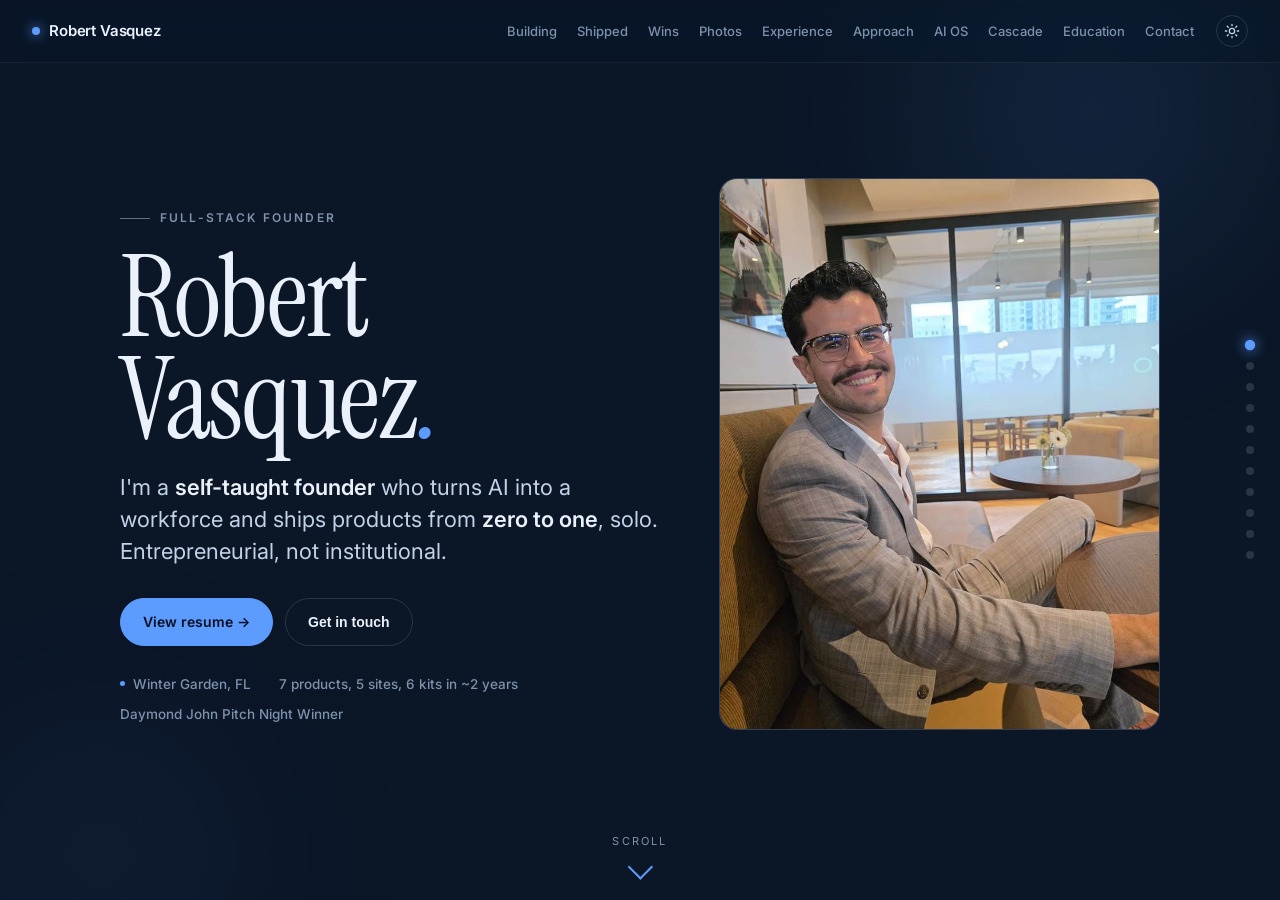
==== commit 1b9356e5: "Personal Gmail spelled out; add Sail Solutions and Tourney Now; 7 products (Rob 10-19) Co-Authored-B" ====
--- a/index.html
+++ b/index.html
@@ -233,7 +233,7 @@
             <button class="btn ghost" data-to="contact">Get in touch</button>
           </div>
           <div class="hero-meta r d4">
-            <span><span class="pin"></span>Winter Garden, FL</span><span>6 products, 5 sites, 6 kits in ~2 years</span><span>Daymond John Pitch Night Winner</span>
+            <span><span class="pin"></span>Winter Garden, FL</span><span>7 products, 5 sites, 6 kits in ~2 years</span><span>Daymond John Pitch Night Winner</span>
           </div>
         </div>
         <div class="r d2" data-par="0.12"><div class="photo"><img src="assets/portrait.jpg" alt="Robert Vasquez" onerror="this.style.display='none'"></div></div>
@@ -264,6 +264,8 @@
         <a class="prod r d1" href="https://sailwellness.app" target="_blank" rel="noopener"><div class="ptop"><span class="ptags">Consumer Health &middot; AI</span><span class="pill live"><span class="pd"></span>Live</span></div><h4>Sail &rarr;</h4><p>A clean-health brand in two parts: an AI nutritionist and calorie counter, and a browser extension that surfaces cleaner products where you shop.</p></a>
         <div class="prod r d2"><div class="ptop"><span class="ptags">Logistics &middot; Fintech</span><span class="pill beta"><span class="pd"></span>Beta</span></div><h4>Trucker Co-Pilot</h4><p>An AI co-pilot for truckers. Scan loads, estimate true costs, and improve profitability through finance-driven UX.</p></div>
         <div class="prod r d3"><div class="ptop"><span class="ptags">AI &middot; Data Infrastructure</span><span class="pill rnd"><span class="pd"></span>R&amp;D</span></div><h4>AI Toxicology Risk Model</h4><p>Infers product-level toxicology risk (microplastics, PFAS, processing) where direct data doesn't exist. The first model built to fill the gap.</p></div>
+        <a class="prod r d1" href="https://solutions.sailwellness.app" target="_blank" rel="noopener"><div class="ptop"><span class="ptags">Software Studio &middot; B2B</span><span class="pill live"><span class="pd"></span>Live</span></div><h4>Sail Solutions &rarr;</h4><p>My software studio: compliance-ready platforms built in days, not quarters. Six platforms in the portfolio, from payments to campaign software.</p></a>
+        <div class="prod r d2"><div class="ptop"><span class="ptags">Sports &middot; Marketplace</span><span class="pill beta"><span class="pd"></span>Client testing</span></div><h4>Tourney Now</h4><p>A golf tournament marketplace built for a client: registration, payments, live scoring and leaderboards. About 193,000 lines of code in 8 days, now in the client&rsquo;s acceptance testing.</p></div>
         <div class="prod r d4"><div class="ptop"><span class="ptags">Web Design &middot; Freelance</span><span class="pill live"><span class="pd"></span>5 sites</span></div><h4>Web Design</h4><p>Designed and shipped 5 live sites: my own, Sail, FactorFox, FactorEvo, and a yoga studio, plus years of variants.</p></div>
       </div>
     </div>
@@ -277,7 +279,7 @@
       <div class="wins">
         <div class="win r d1"><div class="big">Daymond<br>John <span class="u">&middot;</span> 1st</div><p>Won a live pitch competition judged by Daymond John, under pressure.</p></div>
         <div class="win r d2"><div class="big">Self-<br>Taught</div><p>Designed, built, hired, and led development end to end. I built the whole skill set myself.</p></div>
-        <div class="win r d3"><div class="big"><span class="u" data-count="6">0</span> products in 2 years</div><p>Built solo. Plus 5 live sites and 6 AI kits.</p></div>
+        <div class="win r d3"><div class="big"><span class="u" data-count="7">0</span> products in 2 years</div><p>Built solo. Plus 5 live sites and 6 AI kits.</p></div>
       </div>
     </div>
   </div></section>
@@ -300,6 +302,8 @@
       <div class="sec-head r"><span class="sec-num">05</span><span class="sec-label">Experience</span></div>
       <h2 class="sec-title r">Founder and product designer.</h2>
       <div class="exp">
+        <div class="exp-row rx d1"><div class="when">Since 2026</div><div><h5>Sail Solutions</h5><div class="role">Founder &amp; Lead Engineer</div></div></div>
+        <div class="exp-row rx d1"><div class="when">2026</div><div><h5>Tourney Now</h5><div class="role">Platform Architect (client build)</div></div></div>
         <div class="exp-row rx d1"><div class="when">Since 2026</div><div><h5>Vasquez Factoring Exchange</h5><div class="role">Founder &amp; Architect</div></div></div>
         <div class="exp-row rx d1"><div class="when">Since 2025</div><div><h5>FactorFox Capital</h5><div class="role">Founder &amp; Financial Engineering</div></div></div>
         <div class="exp-row rx d2"><div class="when">2025</div><div><h5>FactorFox Ingestion App</h5><div class="role">Architect &amp; Dev Lead</div></div></div>
@@ -373,7 +377,7 @@
     <div class="wrap pc">
       <div class="eyebrow r"><span class="ln"></span>Say hello<span class="ln"></span></div>
       <h2 class="r d1">Let's build<br>something <span class="accent">real.</span></h2>
-      <span class="mailbtn r d2">rob at vfe dot capital</span>
+      <span class="mailbtn r d2">robertdanielvasquez at gmail dot com</span>
       <div class="hero-cta r d3" style="justify-content:center;margin-top:32px">
         <a class="btn" href="resume.pdf" target="_blank" rel="noopener">View resume &rarr;</a>
       </div>
